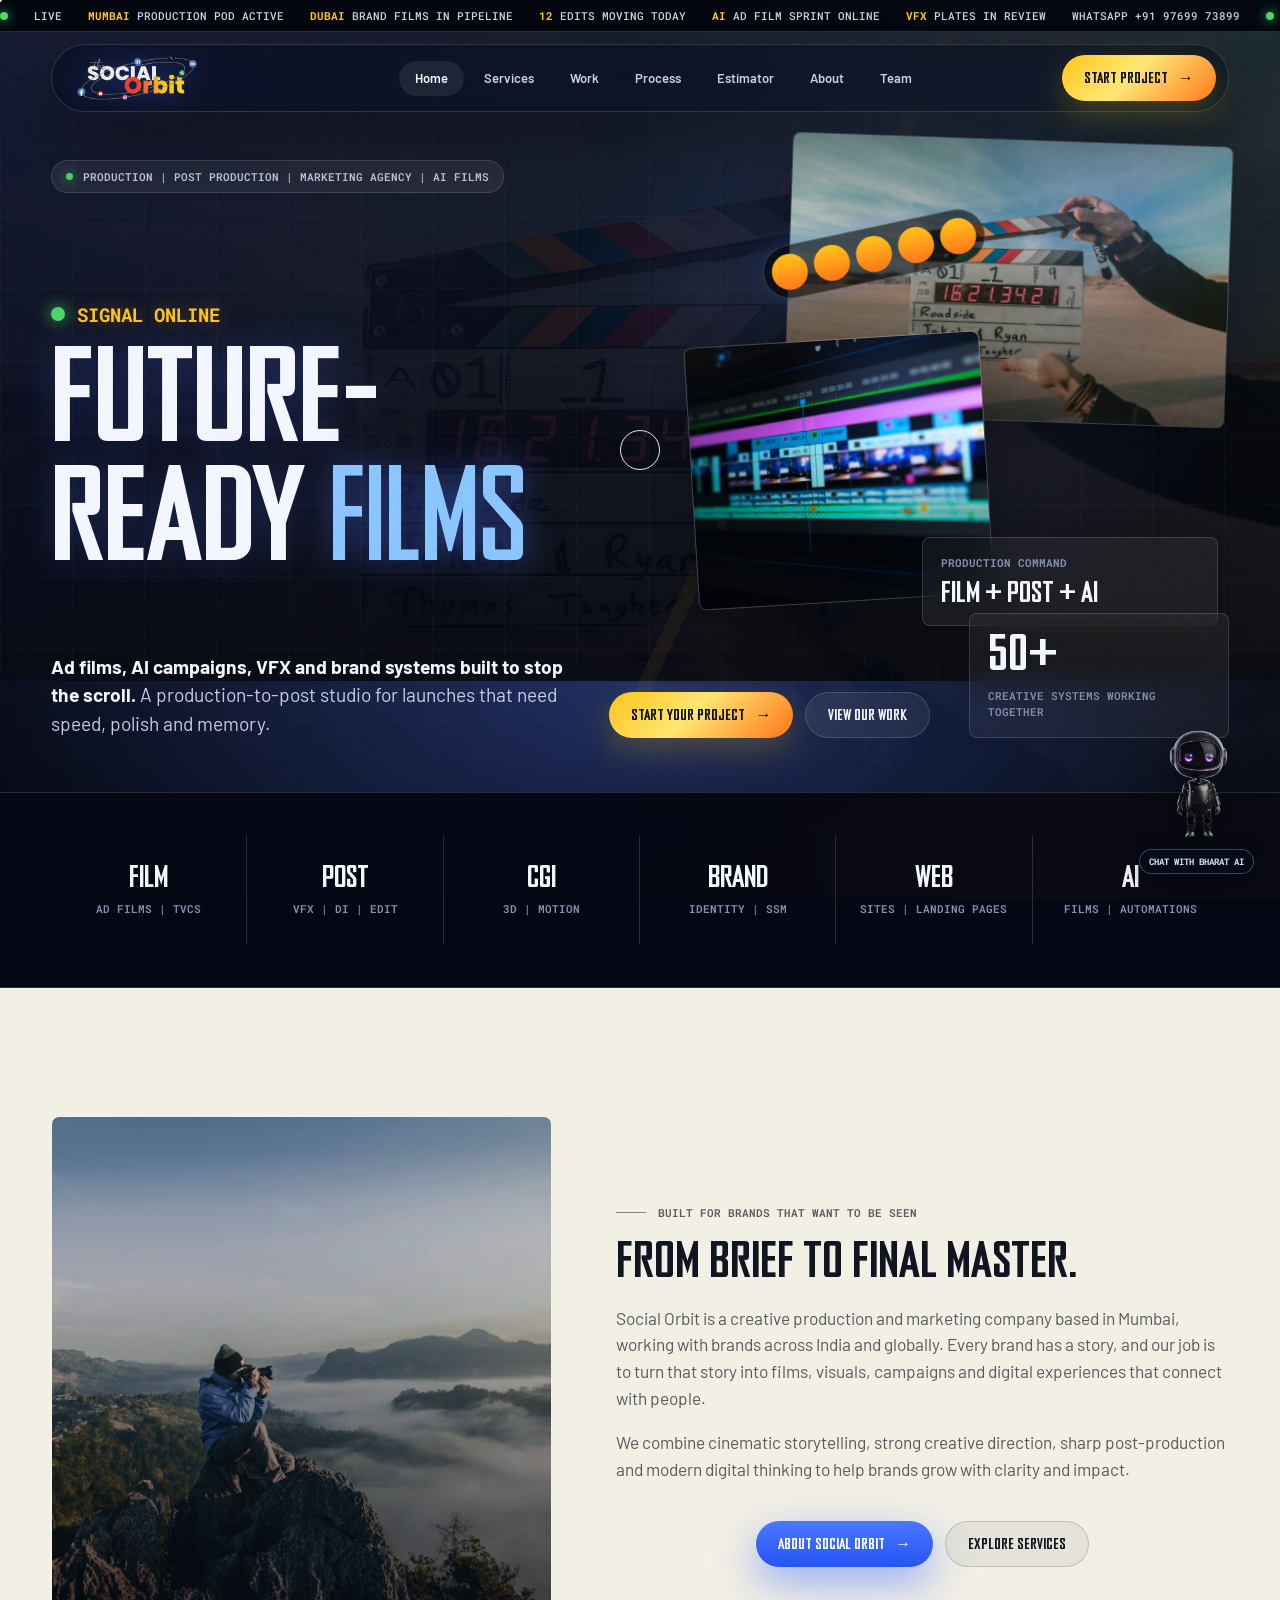
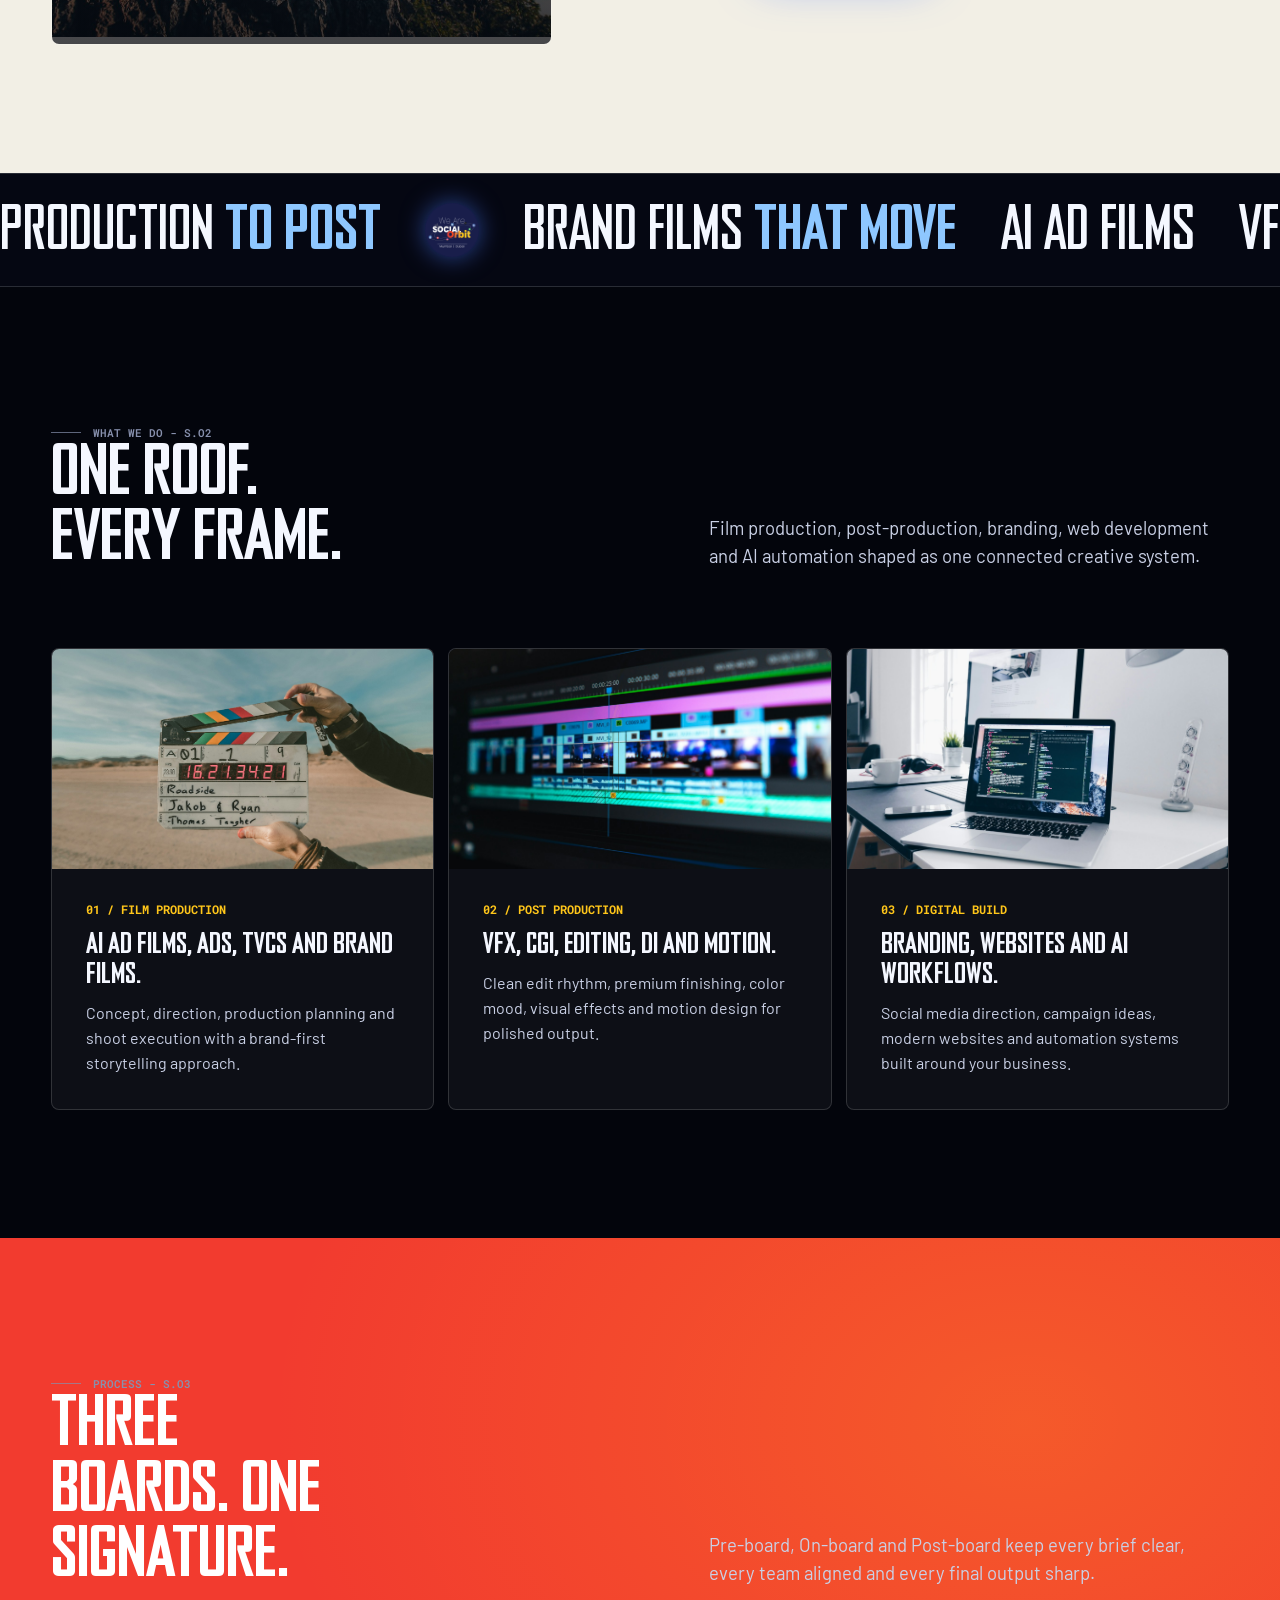
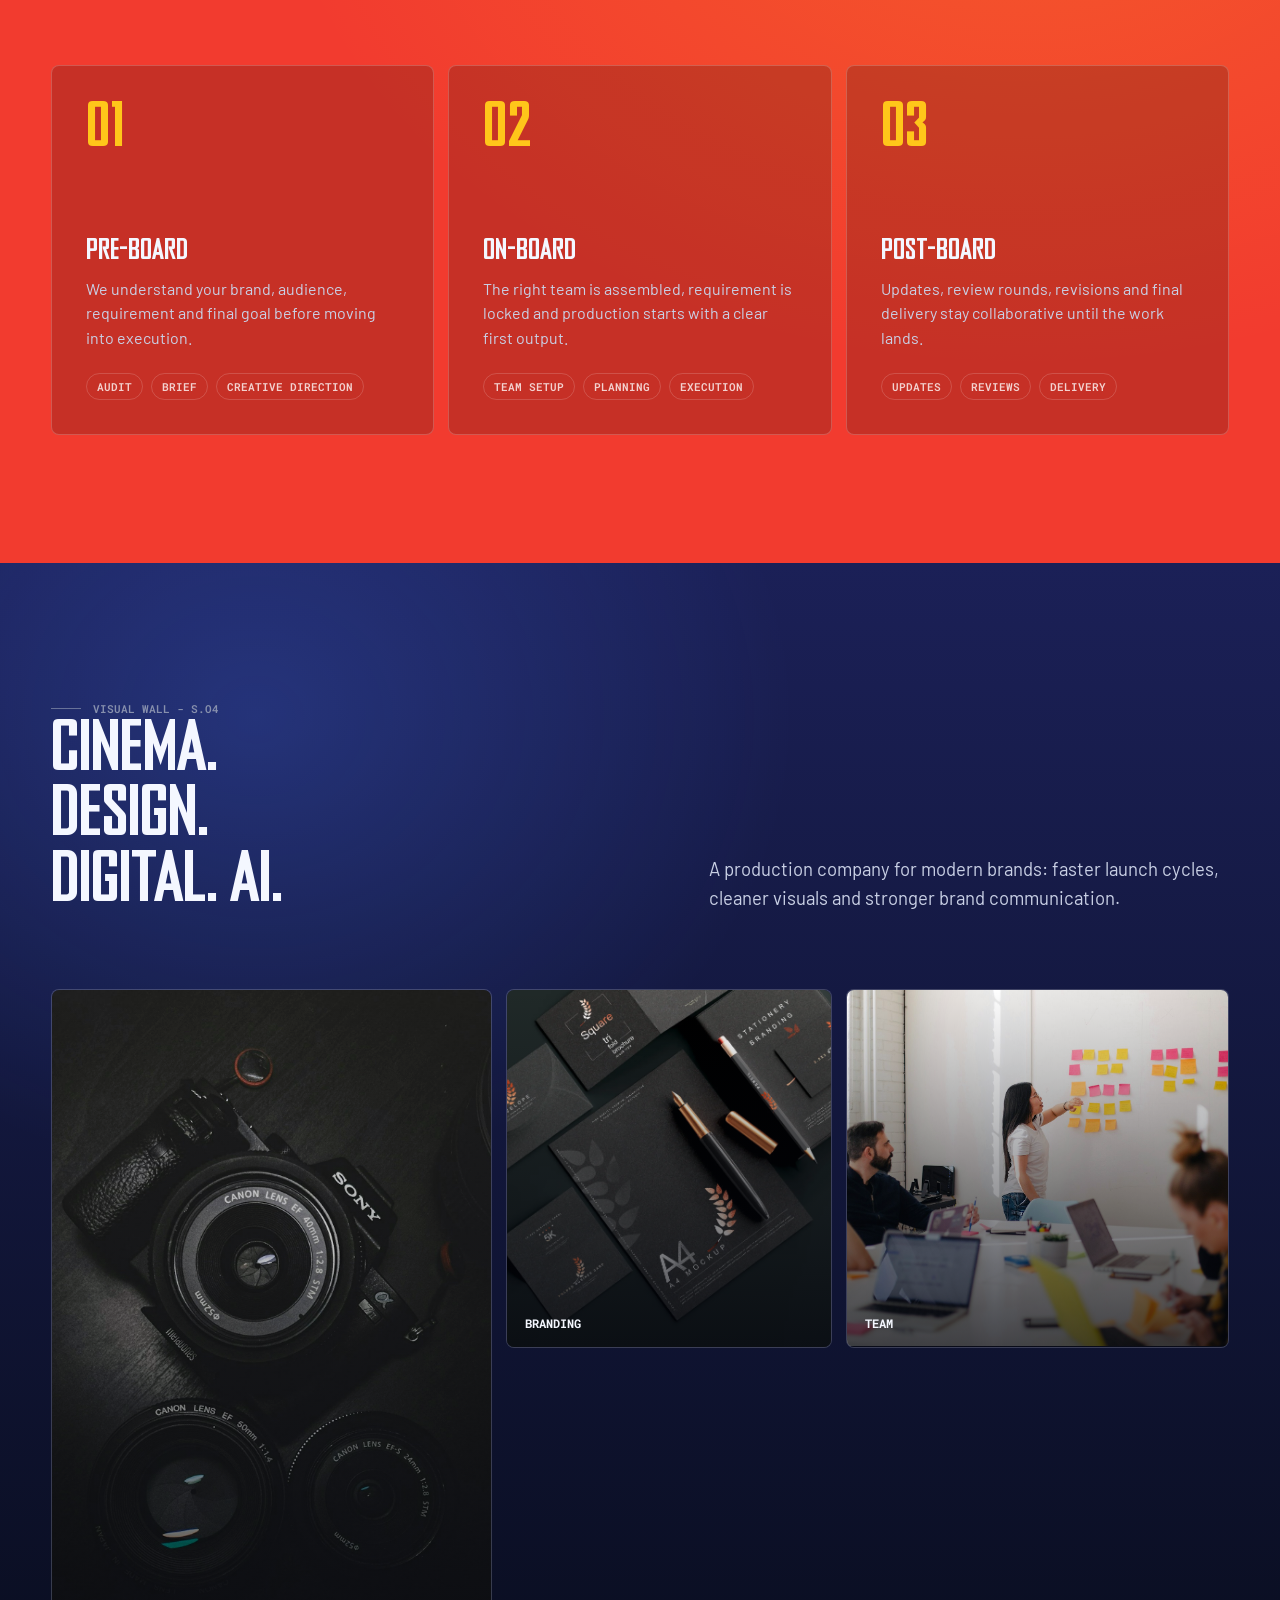
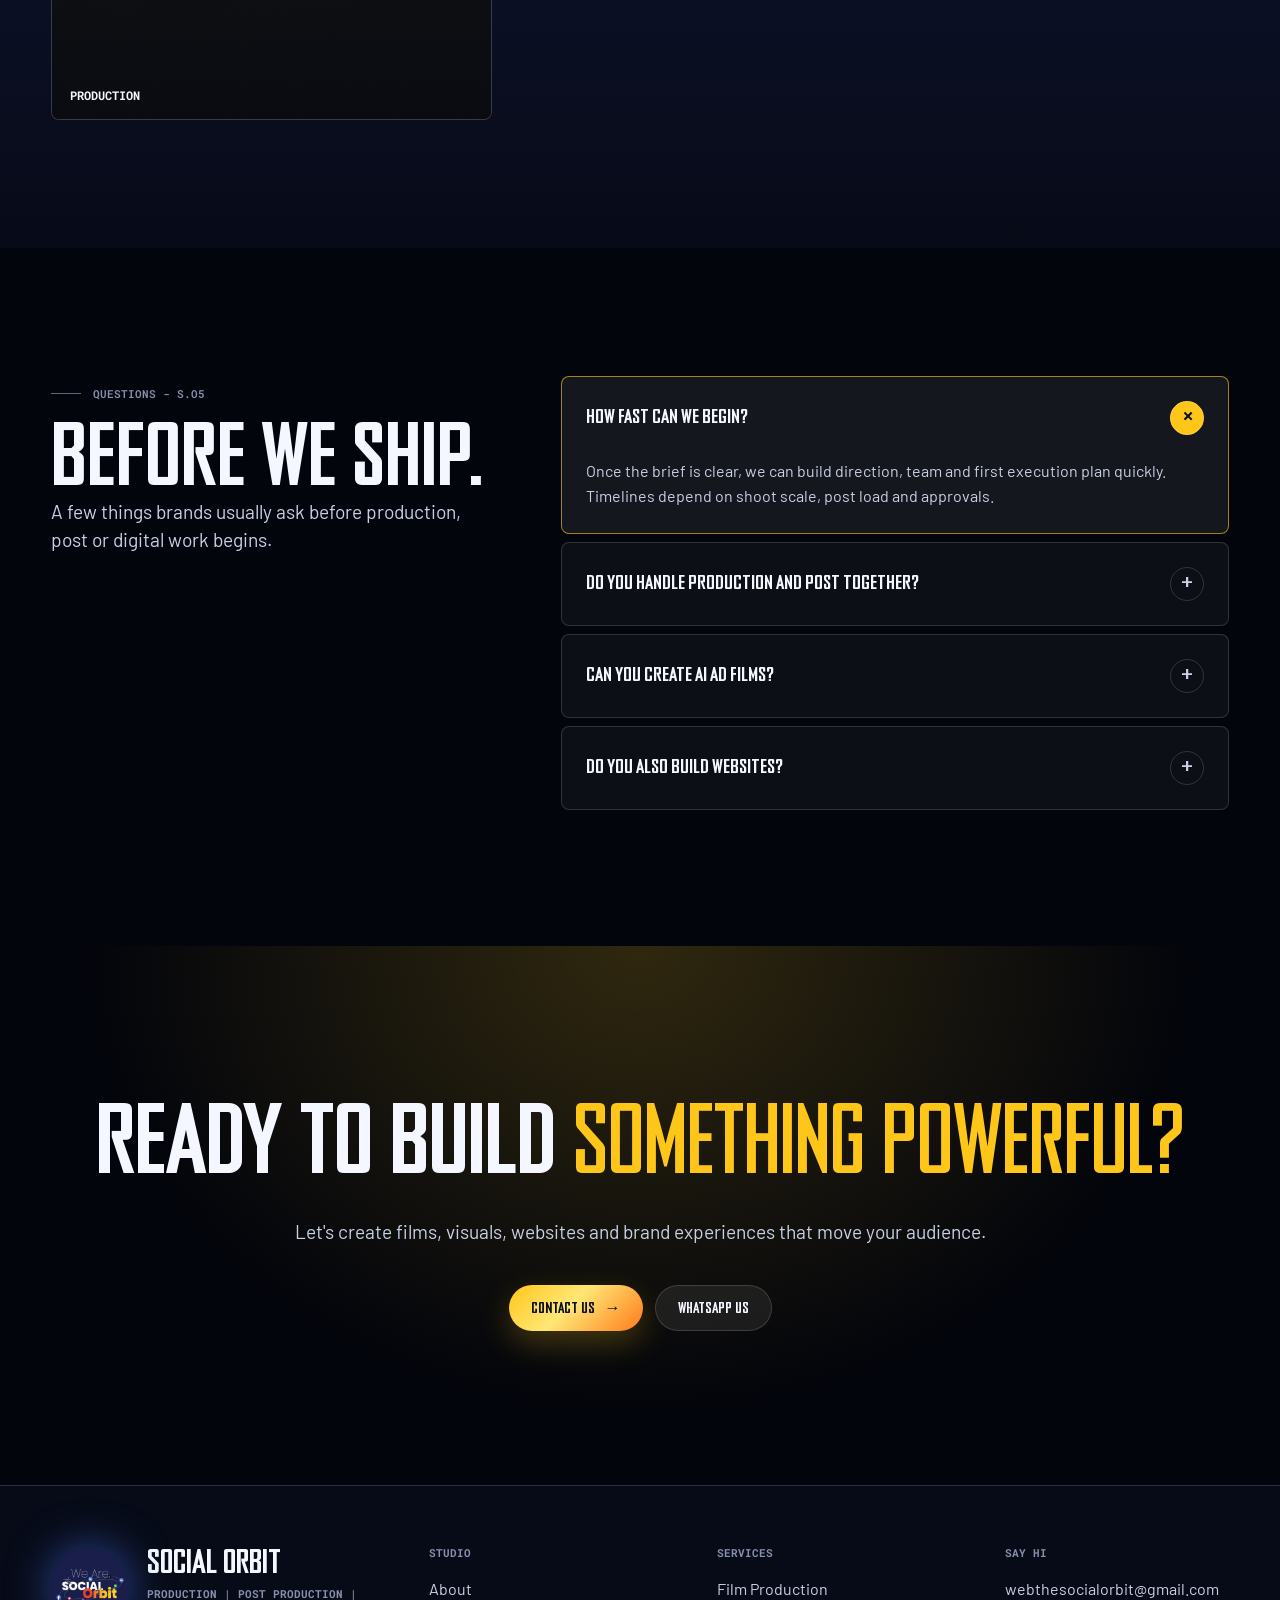
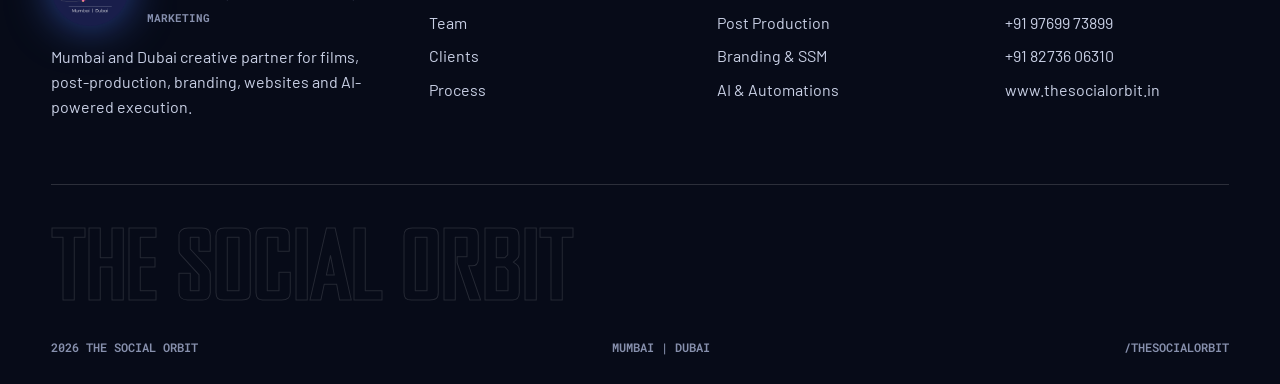
==== index.html @ fa3bf344 "Deploy updated Social Orbit website Co-authored-by: Copilot <223556219+Copilot@users.noreply.github." ====
<!DOCTYPE html>
<html lang="en">
<head>
  <meta charset="utf-8">
  <meta name="viewport" content="width=device-width, initial-scale=1">
  <title>The Social Orbit | Ad Film &amp; AI Film Production Company Mumbai</title>
  <meta name="description" content="The Social Orbit is a Mumbai-based film production company specializing in ad films, TVCs, AI ad films, brand films, VFX, CGI, editing and post-production.">
  <link rel="canonical" href="https://www.thesocialorbit.in/">
  <meta name="robots" content="index, follow, max-image-preview:large">
  <meta property="og:type" content="website">
  <meta property="og:site_name" content="The Social Orbit">
  <meta property="og:locale" content="en_IN">
  <meta property="og:url" content="https://www.thesocialorbit.in/">
  <meta property="og:title" content="The Social Orbit | Ad Film &amp; AI Film Production Company Mumbai">
  <meta property="og:description" content="The Social Orbit is a Mumbai-based film production company specializing in ad films, TVCs, AI ad films, brand films, VFX, CGI, editing and post-production.">
  <meta property="og:image" content="https://www.thesocialorbit.in/assets/images/production-set.jpg">
  <meta property="og:image:alt" content="Film crew preparing a production shot.">
  <meta name="twitter:card" content="summary_large_image">
  <meta name="twitter:title" content="The Social Orbit | Ad Film &amp; AI Film Production Company Mumbai">
  <meta name="twitter:description" content="The Social Orbit is a Mumbai-based film production company specializing in ad films, TVCs, AI ad films, brand films, VFX, CGI, editing and post-production.">
  <meta name="twitter:image" content="https://www.thesocialorbit.in/assets/images/production-set.jpg">
  <meta name="twitter:image:alt" content="Film crew preparing a production shot.">
  <script type="application/ld+json">
  {
    "@context": "https://schema.org",
    "@graph": [
      {
        "@type": "Organization",
        "@id": "https://www.thesocialorbit.in/#organization",
        "name": "The Social Orbit",
        "url": "https://www.thesocialorbit.in/",
        "description": "The Social Orbit is a Mumbai-based film production company specializing in ad films, TVCs, AI ad films, brand films, VFX, CGI, editing and post-production.",
        "logo": "https://www.thesocialorbit.in/assets/images/social-orbit-wide.png",
        "email": "webthesocialorbit@gmail.com",
        "telephone": ["+919769973899", "+918273606310"],
        "areaServed": [
          {
            "@type": "City",
            "name": "Mumbai",
            "containedInPlace": {
              "@type": "State",
              "name": "Maharashtra",
              "containedInPlace": {
                "@type": "Country",
                "name": "India"
              }
            }
          },
          {
            "@type": "City",
            "name": "Dubai",
            "containedInPlace": {
              "@type": "Country",
              "name": "United Arab Emirates"
            }
          }
        ]
      },
      {
        "@type": "WebSite",
        "@id": "https://www.thesocialorbit.in/#website",
        "url": "https://www.thesocialorbit.in/",
        "name": "The Social Orbit",
        "publisher": {
          "@id": "https://www.thesocialorbit.in/#organization"
        },
        "inLanguage": "en-IN"
      },
      {
        "@type": "WebPage",
        "@id": "https://www.thesocialorbit.in/#webpage",
        "url": "https://www.thesocialorbit.in/",
        "name": "The Social Orbit | Ad Film & AI Film Production Company Mumbai",
        "description": "The Social Orbit is a Mumbai-based film production company specializing in ad films, TVCs, AI ad films, brand films, VFX, CGI, editing and post-production.",
        "isPartOf": {
          "@id": "https://www.thesocialorbit.in/#website"
        },
        "about": {
          "@id": "https://www.thesocialorbit.in/#organization"
        },
        "inLanguage": "en-IN"
      }
    ]
  }
  </script>
  <link rel="icon" href="assets/images/social-orbit-mark.png">
  <link rel="stylesheet" href="assets/css/styles.css?v=agency-font-pack-4">
</head>
<body>
  <div class="aurora" aria-hidden="true"></div>
  <div class="spot" aria-hidden="true"></div>
  <div class="progress" aria-hidden="true"></div>
  <div class="cursor-ring" aria-hidden="true"></div>
  <div class="cursor-dot" aria-hidden="true"></div>

  <div class="live" aria-hidden="true">
    <div class="live__inner">
      <span class="dot"></span><span>LIVE</span><span><b>Mumbai</b> production pod active</span><span><b>Dubai</b> brand films in pipeline</span><span><b>12</b> edits moving today</span><span><b>AI</b> ad film sprint online</span><span><b>VFX</b> plates in review</span><span>WhatsApp +91 97699 73899</span>
      <span class="dot"></span><span>LIVE</span><span><b>Mumbai</b> production pod active</span><span><b>Dubai</b> brand films in pipeline</span><span><b>12</b> edits moving today</span><span><b>AI</b> ad film sprint online</span><span><b>VFX</b> plates in review</span><span>WhatsApp +91 97699 73899</span>
    </div>
  </div>

  <div class="nav-wrap">
    <nav class="nav" aria-label="Primary navigation">
      <a class="nav__brand" href="index.html" data-magnetic>
        <img class="nav__logo" src="assets/images/social-orbit-wide-white.png" alt="The Social Orbit" width="3000" height="1181">
      </a>
      <div class="nav__links">
        <a class="nav__link" data-nav href="index.html">Home</a>
        <a class="nav__link" data-nav href="services.html">Services</a>
        <a class="nav__link" data-nav href="work.html">Work</a>
        <a class="nav__link" data-nav href="process.html">Process</a>
        <a class="nav__link" data-nav href="calculator.html">Estimator</a>
        <a class="nav__link" data-nav href="about.html">About</a>
        <a class="nav__link" data-nav href="team.html">Team</a>
      </div>
      <a class="nav__cta" href="contact.html" data-magnetic>Start Project <span class="arrow">&rarr;</span></a>
      <button class="nav__burger" type="button" aria-label="Open menu" aria-expanded="false" aria-controls="mobile-menu" data-menu-open>
        <span class="nav__burger-lines" aria-hidden="true"><span></span><span></span></span>
      </button>
    </nav>
  </div>

  <aside class="menu" id="mobile-menu" aria-hidden="true">
    <div class="menu__top">
      <span class="eyebrow">Menu - S.O 2026</span>
      <button class="menu__close" type="button" aria-label="Close menu" data-menu-close><span></span><span></span></button>
    </div>
    <nav class="menu__nav" aria-label="Mobile navigation">
      <a class="menu__item" href="services.html"><span class="menu__n">01</span><span class="menu__t">Services</span><span class="menu__a">&rarr;</span></a>
      <a class="menu__item" href="work.html"><span class="menu__n">02</span><span class="menu__t">Work</span><span class="menu__a">&rarr;</span></a>
      <a class="menu__item" href="process.html"><span class="menu__n">03</span><span class="menu__t">Process</span><span class="menu__a">&rarr;</span></a>
      <a class="menu__item" href="team.html"><span class="menu__n">04</span><span class="menu__t">Team</span><span class="menu__a">&rarr;</span></a>
      <a class="menu__item" href="clients.html"><span class="menu__n">05</span><span class="menu__t">Clients</span><span class="menu__a">&rarr;</span></a>
      <a class="menu__item" href="contact.html"><span class="menu__n">06</span><span class="menu__t">Contact</span><span class="menu__a">&rarr;</span></a>
    </nav>
    <div class="menu__foot">
      <span>Mumbai | Dubai</span>
      <span>webthesocialorbit@gmail.com</span>
    </div>
  </aside>
  <div class="menu-scrim" data-menu-scrim aria-hidden="true"></div>

  <main>
    <section class="hero" style="--hero-image:url('../images/production-set.jpg')">
      <div class="hero__top reveal">
        <span class="tag"><i></i>Production | Post Production | Marketing Agency | Ai Films</span>
      </div>
      <h1 class="hero__h reveal">
        <span class="hero__script">Signal online</span><br>
        Future-Ready <span class="ko blue">Films</span>
      </h1>
      <div class="hero-showcase reveal" aria-hidden="true">
        <div class="hero-showcase__media hero-showcase__media--wide"><img src="assets/images/production-set.jpg" alt="" width="1800" height="1216"></div>
        <div class="hero-showcase__media hero-showcase__media--tall"><img src="assets/images/post-production.jpg" alt="" width="1600" height="1067"></div>
        <div class="hero-showcase__chip"><span>Production Command</span><strong>Film + Post + AI</strong></div>
        <div class="hero-showcase__reel"><i></i><i></i><i></i><i></i><i></i></div>
      </div>
      <div class="hero__bottom">
        <p class="lede reveal"><b>Ad films, AI campaigns, VFX and brand systems built to stop the scroll.</b> A production-to-post studio for launches that need speed, polish and memory.</p>
        <div class="hero__ctas reveal">
          <a class="btn btn--primary" href="contact.html" data-magnetic>Start Your Project <span class="arrow">&rarr;</span></a>
          <a class="btn btn--ghost" href="work.html" data-magnetic>View Our Work</a>
        </div>
        <div class="hero__stat reveal">
          <div class="n"><span data-count="50" data-suffix="+">0</span></div>
          <div class="lab">Creative systems working together</div>
        </div>
      </div>
    </section>

    <section class="awards">
      <div class="wrap">
        <div class="awards__row">
          <div class="award reveal"><div><div class="v">Film</div><div class="l">Ad films | TVCs</div></div></div>
          <div class="award reveal"><div><div class="v">Post</div><div class="l">VFX | DI | Edit</div></div></div>
          <div class="award reveal"><div><div class="v">CGI</div><div class="l">3D | Motion</div></div></div>
          <div class="award reveal"><div><div class="v">Brand</div><div class="l">Identity | SSM</div></div></div>
          <div class="award reveal"><div><div class="v">Web</div><div class="l">Sites | Landing pages</div></div></div>
          <div class="award reveal"><div><div class="v">AI</div><div class="l">Films | Automations</div></div></div>
        </div>
      </div>
    </section>

    <section class="section section--cream">
      <div class="wrap split">
        <div class="split__media reveal">
          <video src="assets/videos/homepage-brand-story.mp4" poster="assets/images/camera-studio.jpg" autoplay muted loop playsinline preload="metadata" aria-label="Cinematic brand story preview"></video>
        </div>
        <div class="split__copy reveal">
          <span class="eyebrow">Built for brands that want to be seen</span>
          <h3>From brief to final master.</h3>
          <p>Social Orbit is a creative production and marketing company based in Mumbai, working with brands across India and globally. Every brand has a story, and our job is to turn that story into films, visuals, campaigns and digital experiences that connect with people.</p>
          <p>We combine cinematic storytelling, strong creative direction, sharp post-production and modern digital thinking to help brands grow with clarity and impact.</p>
          <div class="cta-row">
            <a class="btn btn--blue" href="about.html">About Social Orbit <span class="arrow">&rarr;</span></a>
            <a class="btn btn--ghost" href="services.html">Explore Services</a>
          </div>
        </div>
      </div>
    </section>

    <div class="marquee">
      <div class="marquee__inner">
        <span>Production <em>to post</em></span><span class="marquee__glyph"><img src="assets/images/social-orbit-mark.png" alt="" width="1920" height="1920" loading="lazy"></span><span>Brand films <em>that move</em></span><span>AI ad films</span><span>VFX | CGI | DI</span>
        <span>Production <em>to post</em></span><span class="marquee__glyph"><img src="assets/images/social-orbit-mark.png" alt="" width="1920" height="1920" loading="lazy"></span><span>Brand films <em>that move</em></span><span>AI ad films</span><span>VFX | CGI | DI</span>
      </div>
    </div>

    <section class="section">
      <div class="wrap">
        <div class="section-head">
          <div>
            <span class="eyebrow">What we do - S.O2</span>
            <h2>One roof. Every frame.</h2>
          </div>
          <p>Film production, post-production, branding, web development and AI automation shaped as one connected creative system.</p>
        </div>
        <div class="grid grid--3">
          <article class="service-card reveal">
            <div class="service-card__media"><img src="assets/images/production-set.jpg" alt="Film production scene" width="1800" height="1216" loading="lazy"></div>
            <div class="service-card__body">
              <div class="kicker">01 / Film Production</div>
              <h3>AI ad films, ads, TVCs and brand films.</h3>
              <p>Concept, direction, production planning and shoot execution with a brand-first storytelling approach.</p>
            </div>
          </article>
          <article class="service-card reveal">
            <div class="service-card__media"><img src="assets/images/post-production.jpg" alt="Video editing and color grading workspace" width="1600" height="1067" loading="lazy"></div>
            <div class="service-card__body">
              <div class="kicker">02 / Post Production</div>
              <h3>VFX, CGI, editing, DI and motion.</h3>
              <p>Clean edit rhythm, premium finishing, color mood, visual effects and motion design for polished output.</p>
            </div>
          </article>
          <article class="service-card reveal">
            <div class="service-card__media"><img src="assets/images/web-development.jpg" alt="Website development workspace" width="1600" height="1065" loading="lazy"></div>
            <div class="service-card__body">
              <div class="kicker">03 / Digital Build</div>
              <h3>Branding, websites and AI workflows.</h3>
              <p>Social media direction, campaign ideas, modern websites and automation systems built around your business.</p>
            </div>
          </article>
        </div>
      </div>
    </section>

    <section class="section section--coral">
      <div class="wrap">
        <div class="section-head">
          <div>
            <span class="eyebrow">Process - S.O3</span>
            <h2>Three boards. One signature.</h2>
          </div>
          <p>Pre-board, On-board and Post-board keep every brief clear, every team aligned and every final output sharp.</p>
        </div>
        <div class="process-grid">
          <article class="process-card reveal">
            <div class="process-card__n">01</div>
            <div>
              <h3>Pre-board</h3>
              <p>We understand your brand, audience, requirement and final goal before moving into execution.</p>
              <ul class="focus-list"><li>Audit</li><li>Brief</li><li>Creative direction</li></ul>
            </div>
          </article>
          <article class="process-card reveal">
            <div class="process-card__n">02</div>
            <div>
              <h3>On-board</h3>
              <p>The right team is assembled, requirement is locked and production starts with a clear first output.</p>
              <ul class="focus-list"><li>Team setup</li><li>Planning</li><li>Execution</li></ul>
            </div>
          </article>
          <article class="process-card reveal">
            <div class="process-card__n">03</div>
            <div>
              <h3>Post-board</h3>
              <p>Updates, review rounds, revisions and final delivery stay collaborative until the work lands.</p>
              <ul class="focus-list"><li>Updates</li><li>Reviews</li><li>Delivery</li></ul>
            </div>
          </article>
        </div>
      </div>
    </section>

    <section class="section section--blue">
      <div class="wrap">
        <div class="section-head">
          <div>
            <span class="eyebrow">Visual wall - S.O4</span>
            <h2>Cinema. Design. Digital. AI.</h2>
          </div>
          <p>A production company for modern brands: faster launch cycles, cleaner visuals and stronger brand communication.</p>
        </div>
        <div class="image-wall">
          <div class="image-card reveal"><video src="assets/videos/homepage-fragrance-production.mp4" poster="assets/images/studio-light.jpg" autoplay muted loop playsinline preload="metadata" aria-label="Premium fragrance bottle production film"></video><span class="image-card__label">Production</span></div>
          <div class="image-card reveal"><img src="assets/images/branding-stationery-mockup.png" alt="Dark stationery branding mockup with brochures, business cards and a pen" width="1151" height="768" loading="lazy"><span class="image-card__label">Branding</span></div>
          <div class="image-card reveal"><video src="assets/videos/homepage-team.mp4" poster="assets/images/creative-team.jpg" autoplay muted loop playsinline preload="metadata" aria-label="Creative team collaboration preview"></video><span class="image-card__label">Team</span></div>
          <div class="image-card reveal"><video src="assets/videos/homepage-web-ai.mp4" poster="assets/images/workspace.jpg" autoplay muted loop playsinline preload="metadata" aria-label="Website and AI automation showcase"></video><span class="image-card__label">Web + AI</span></div>
          <div class="image-card reveal"><img src="assets/images/post-production.jpg" alt="Post-production edit timeline" width="1600" height="1067" loading="lazy"><span class="image-card__label">Post</span></div>
        </div>
      </div>
    </section>

    <section class="section">
      <div class="wrap faq">
        <div class="faq__sticky reveal">
          <span class="eyebrow">Questions - S.O5</span>
          <h2 class="display-h" style="font-size:clamp(46px,7vw,108px); margin-top:18px;">Before we ship.</h2>
          <p class="lede">A few things brands usually ask before production, post or digital work begins.</p>
        </div>
        <div class="faq__list reveal">
          <details open>
            <summary>How fast can we begin? <span class="faq__icon">+</span></summary>
            <div class="faq__body">Once the brief is clear, we can build direction, team and first execution plan quickly. Timelines depend on shoot scale, post load and approvals.</div>
          </details>
          <details>
            <summary>Do you handle production and post together? <span class="faq__icon">+</span></summary>
            <div class="faq__body">Yes. Social Orbit covers concept, shoot, edit, VFX, CGI, color, motion graphics and final delivery under one roof.</div>
          </details>
          <details>
            <summary>Can you create AI ad films? <span class="faq__icon">+</span></summary>
            <div class="faq__body">Yes. We use AI-assisted visual workflows with creative direction, brand messaging and cinematic finishing for fast, futuristic campaigns.</div>
          </details>
          <details>
            <summary>Do you also build websites? <span class="faq__icon">+</span></summary>
            <div class="faq__body">Yes. We design and develop modern websites, landing pages and digital experiences aligned to the brand identity.</div>
          </details>
        </div>
      </div>
    </section>

    <section class="cta">
      <div class="wrap">
        <h2>Ready to build <span class="ko amber">something powerful?</span></h2>
        <p>Let's create films, visuals, websites and brand experiences that move your audience.</p>
        <div class="cta-row">
          <a class="btn btn--primary" href="contact.html" data-magnetic>Contact Us <span class="arrow">&rarr;</span></a>
          <a class="btn btn--ghost" href="https://wa.me/919769973899" target="_blank" rel="noopener">WhatsApp Us</a>
        </div>
      </div>
    </section>
  </main>

  <footer class="foot">
    <div class="wrap">
      <div class="foot__top">
        <div>
          <div class="foot__brand">
            <img src="assets/images/social-orbit-mark.png" alt="" width="1920" height="1920" loading="lazy">
            <div><strong>Social Orbit</strong><small>Production | Post Production | Marketing</small></div>
          </div>
          <p>Mumbai and Dubai creative partner for films, post-production, branding, websites and AI-powered execution.</p>
        </div>
        <div>
          <h4>Studio</h4>
          <ul>
            <li><a href="about.html">About</a></li>
            <li><a href="team.html">Team</a></li>
            <li><a href="clients.html">Clients</a></li>
            <li><a href="process.html">Process</a></li>
          </ul>
        </div>
        <div>
          <h4>Services</h4>
          <ul>
            <li><a href="services.html#film">Film Production</a></li>
            <li><a href="services.html#post">Post Production</a></li>
            <li><a href="services.html#branding">Branding &amp; SSM</a></li>
            <li><a href="services.html#ai">AI &amp; Automations</a></li>
          </ul>
        </div>
        <div>
          <h4>Say Hi</h4>
          <ul>
            <li><a href="mailto:webthesocialorbit@gmail.com">webthesocialorbit@gmail.com</a></li>
            <li><a href="tel:+919769973899">+91 97699 73899</a></li>
            <li><a href="tel:+918273606310">+91 82736 06310</a></li>
            <li><a href="https://www.thesocialorbit.in">www.thesocialorbit.in</a></li>
          </ul>
        </div>
      </div>
      <div class="foot__word">The Social Orbit</div>
      <div class="foot__bottom">
        <span>2026 The Social Orbit</span>
        <span>Mumbai | Dubai</span>
        <span>/thesocialorbit</span>
      </div>
    </div>
  </footer>

  <script src="assets/js/site.js"></script>
</body>
</html>
---- assets/css/styles.css ----
:root {
  --ink-000: #03050c;
  --ink-050: #070b18;
  --ink-100: #0c1224;
  --ink-200: #121a33;
  --navy: #1b2057;
  --navy-2: #111740;
  --blue-100: #d9ecff;
  --blue-200: #8ec7ff;
  --blue-400: #4b78ff;
  --blue-500: #2654f5;
  --blue-glow: rgba(75, 120, 255, .55);
  --amber: #ffc61a;
  --orange: #ff7a1a;
  --coral: #f23b2f;
  --green: #4fd66b;
  --paper: #f4f7ff;
  --paper-2: #c9d0e5;
  --paper-3: #8790ad;
  --cream: #f2efe5;
  --cream-ink: #111421;
  --glass-1: rgba(255, 255, 255, .045);
  --glass-2: rgba(255, 255, 255, .075);
  --glass-3: rgba(255, 255, 255, .12);
  --glass-edge: rgba(255, 255, 255, .15);
  --glass-rim: rgba(255, 255, 255, .26);
  --shadow: 0 24px 80px rgba(0, 0, 0, .45);
  --max: 1480px;
  --gutter: clamp(18px, 4vw, 64px);
  --ease-out: cubic-bezier(.16, 1, .3, 1);
  --display: "Agency Gothic CT", sans-serif;
  --kinetic: "Agency Gothic CT Condensed", sans-serif;
  --sans: "Barlow", sans-serif;
  --mono: "Roboto Mono", monospace;
}

@font-face {
  font-family: "Agency Gothic CT";
  font-style: normal;
  font-weight: 300;
  font-display: swap;
  src: url("../fonts/agency-gothic-ct-light.woff2") format("woff2");
}

@font-face {
  font-family: "Agency Gothic CT";
  font-style: normal;
  font-weight: 400;
  font-display: swap;
  src: url("../fonts/agency-gothic-ct-medium.woff2") format("woff2");
}

@font-face {
  font-family: "Agency Gothic CT";
  font-style: normal;
  font-weight: 500;
  font-display: swap;
  src: url("../fonts/agency-gothic-ct-medium.woff2") format("woff2");
}

@font-face {
  font-family: "Agency Gothic CT";
  font-style: normal;
  font-weight: 600;
  font-display: swap;
  src: url("../fonts/agency-gothic-ct-bold.woff2") format("woff2");
}

@font-face {
  font-family: "Agency Gothic CT";
  font-style: normal;
  font-weight: 700;
  font-display: swap;
  src: url("../fonts/agency-gothic-ct-bold.woff2") format("woff2");
}

@font-face {
  font-family: "Agency Gothic CT Condensed";
  font-style: normal;
  font-weight: 400;
  font-display: swap;
  src: url("../fonts/agency-gothic-ct-condensed.woff2") format("woff2");
}

@font-face {
  font-family: "Agency Gothic CT Condensed";
  font-style: normal;
  font-weight: 500;
  font-display: swap;
  src: url("../fonts/agency-gothic-ct-condensed.woff2") format("woff2");
}

@font-face {
  font-family: "Barlow";
  font-style: normal;
  font-weight: 400;
  font-display: swap;
  src: url("../fonts/barlow-400.woff2") format("woff2");
}

@font-face {
  font-family: "Barlow";
  font-style: normal;
  font-weight: 500;
  font-display: swap;
  src: url("../fonts/barlow-500.woff2") format("woff2");
}

@font-face {
  font-family: "Barlow";
  font-style: normal;
  font-weight: 600;
  font-display: swap;
  src: url("../fonts/barlow-600.woff2") format("woff2");
}

@font-face {
  font-family: "Barlow";
  font-style: normal;
  font-weight: 700;
  font-display: swap;
  src: url("../fonts/barlow-700.woff2") format("woff2");
}

@font-face {
  font-family: "Barlow";
  font-style: normal;
  font-weight: 800;
  font-display: swap;
  src: url("../fonts/barlow-800.woff2") format("woff2");
}

@font-face {
  font-family: "Barlow";
  font-style: normal;
  font-weight: 900;
  font-display: swap;
  src: url("../fonts/barlow-900.woff2") format("woff2");
}

@font-face {
  font-family: "Barlow Condensed";
  font-style: normal;
  font-weight: 400;
  font-display: swap;
  src: url("../fonts/barlow-condensed-400.woff2") format("woff2");
}

@font-face {
  font-family: "Barlow Condensed";
  font-style: normal;
  font-weight: 500;
  font-display: swap;
  src: url("../fonts/barlow-condensed-500.woff2") format("woff2");
}

@font-face {
  font-family: "Barlow Condensed";
  font-style: normal;
  font-weight: 600;
  font-display: swap;
  src: url("../fonts/barlow-condensed-600.woff2") format("woff2");
}

@font-face {
  font-family: "Barlow Condensed";
  font-style: normal;
  font-weight: 700;
  font-display: swap;
  src: url("../fonts/barlow-condensed-700.woff2") format("woff2");
}

@font-face {
  font-family: "Barlow Condensed";
  font-style: normal;
  font-weight: 800;
  font-display: swap;
  src: url("../fonts/barlow-condensed-800.woff2") format("woff2");
}

@font-face {
  font-family: "Barlow Condensed";
  font-style: normal;
  font-weight: 900;
  font-display: swap;
  src: url("../fonts/barlow-condensed-900.woff2") format("woff2");
}

@font-face {
  font-family: "Roboto Mono";
  font-style: normal;
  font-weight: 400;
  font-display: swap;
  src: url("../fonts/roboto-mono-400.woff2") format("woff2");
}

@font-face {
  font-family: "Roboto Mono";
  font-style: normal;
  font-weight: 500;
  font-display: swap;
  src: url("../fonts/roboto-mono-500.woff2") format("woff2");
}

@font-face {
  font-family: "Roboto Mono";
  font-style: normal;
  font-weight: 600;
  font-display: swap;
  src: url("../fonts/roboto-mono-600.woff2") format("woff2");
}

@font-face {
  font-family: "Roboto Mono";
  font-style: normal;
  font-weight: 700;
  font-display: swap;
  src: url("../fonts/roboto-mono-700.woff2") format("woff2");
}

* {
  box-sizing: border-box;
}

html {
  margin: 0;
  padding: 0;
  scroll-behavior: smooth;
  overflow-x: clip;
}

body {
  margin: 0;
  color: var(--paper);
  background: var(--ink-000);
  font-family: var(--sans);
  font-size: 16px;
  line-height: 1.55;
  text-rendering: optimizeLegibility;
  -webkit-font-smoothing: antialiased;
  cursor: none;
  overflow-x: clip;
}

body.menu-open,
body.drawer-open {
  overflow: hidden;
}

body::before {
  content: "";
  position: fixed;
  inset: 0;
  z-index: 60;
  pointer-events: none;
  opacity: .72;
  mix-blend-mode: overlay;
  background-image: url("data:image/svg+xml,%3Csvg viewBox='0 0 200 200' xmlns='http://www.w3.org/2000/svg'%3E%3Cfilter id='n'%3E%3CfeTurbulence type='fractalNoise' baseFrequency='.85' numOctaves='2' stitchTiles='stitch'/%3E%3CfeColorMatrix values='0 0 0 0 0 0 0 0 0 0 0 0 0 0 0 0 0 0 .07 0'/%3E%3C/filter%3E%3Crect width='100%25' height='100%25' filter='url(%23n)'/%3E%3C/svg%3E");
}

a {
  color: inherit;
  text-decoration: none;
}

button,
input,
textarea,
select {
  font: inherit;
}

button {
  color: inherit;
  border: 0;
  background: none;
  padding: 0;
  cursor: none;
}

img {
  display: block;
  max-width: 100%;
}

::selection {
  color: #071023;
  background: var(--amber);
}

.aurora,
.spot,
.progress,
.cursor-ring,
.cursor-dot {
  pointer-events: none;
}

.aurora {
  position: fixed;
  inset: 0;
  z-index: 0;
  overflow: hidden;
}

.aurora::before,
.aurora::after {
  content: "";
  position: absolute;
  width: 82vmax;
  aspect-ratio: 1;
  border-radius: 50%;
  filter: blur(120px);
  opacity: .55;
}

.aurora::before {
  top: -34vmax;
  left: -24vmax;
  background: radial-gradient(circle, rgba(75, 120, 255, .58), transparent 64%);
  animation: drift 38s linear infinite;
}

.aurora::after {
  right: -28vmax;
  bottom: -34vmax;
  background: radial-gradient(circle, rgba(255, 122, 26, .2), transparent 62%);
  animation: drift 50s linear infinite reverse;
}

.spot {
  position: fixed;
  inset: 0;
  z-index: 2;
  overflow: hidden;
}

.spot::before {
  content: "";
  position: absolute;
  width: 56vmax;
  aspect-ratio: 1;
  border-radius: 50%;
  background: radial-gradient(circle, rgba(75, 120, 255, .24), transparent 62%);
  filter: blur(80px);
  mix-blend-mode: screen;
  transform: translate(calc(var(--sx, 50vw) - 28vmax), calc(var(--sy, 50vh) - 28vmax));
  transition: transform .7s var(--ease-out);
}

.progress {
  position: fixed;
  left: 0;
  top: 0;
  z-index: 120;
  width: 100%;
  height: 2px;
  transform: scaleX(0);
  transform-origin: left center;
  background: linear-gradient(90deg, var(--blue-400), var(--amber), var(--coral));
  box-shadow: 0 0 18px var(--blue-glow);
}

.cursor-ring,
.cursor-dot {
  position: fixed;
  left: 0;
  top: 0;
  z-index: 130;
  border-radius: 50%;
  transform: translate(-50%, -50%);
  mix-blend-mode: difference;
}

.cursor-ring {
  width: 40px;
  height: 40px;
  border: 1.5px solid rgba(255, 255, 255, .95);
  transition: width .25s var(--ease-out), height .25s var(--ease-out), background .25s, border-color .25s;
}

.cursor-dot {
  width: 4px;
  height: 4px;
  background: #fff;
}

.cursor-ring.is-hover {
  width: 82px;
  height: 82px;
  border-color: rgba(255, 255, 255, .72);
  background: rgba(255, 255, 255, .09);
}

.live {
  position: fixed;
  top: 0;
  left: 0;
  right: 0;
  z-index: 90;
  height: 32px;
  overflow: hidden;
  border-bottom: 1px solid var(--glass-edge);
  background: rgba(3, 5, 12, .92);
  color: var(--paper-2);
  font: 500 11px/1 var(--mono);
  text-transform: uppercase;
  letter-spacing: 0;
}

.live__inner {
  display: inline-flex;
  align-items: center;
  gap: 26px;
  padding: 10px 0;
  white-space: nowrap;
  animation: ticker 34s linear infinite;
}

.live b {
  color: var(--amber);
}

.live .dot {
  width: 8px;
  height: 8px;
  border-radius: 50%;
  background: var(--green);
  box-shadow: 0 0 12px var(--green);
  animation: pulse 1.5s infinite;
}

.nav-wrap {
  position: fixed;
  top: 44px;
  left: 0;
  right: 0;
  z-index: 89;
  display: flex;
  justify-content: center;
  padding: 0 var(--gutter);
  pointer-events: none;
}

.nav {
  width: 100%;
  max-width: var(--max);
  min-height: 66px;
  display: flex;
  align-items: center;
  justify-content: space-between;
  gap: 12px;
  padding: 9px 12px 9px 20px;
  border: 1px solid var(--glass-edge);
  border-radius: 999px;
  background: rgba(7, 11, 24, .56);
  box-shadow: var(--shadow);
  backdrop-filter: blur(24px) saturate(160%);
  -webkit-backdrop-filter: blur(24px) saturate(160%);
  pointer-events: auto;
}

.nav__brand {
  display: inline-flex;
  align-items: center;
  flex: 0 0 auto;
  width: clamp(150px, 15vw, 232px);
  height: 48px;
  min-width: 0;
  padding-left: 4px;
}

.nav__logo {
  width: 100%;
  height: 100%;
  object-fit: contain;
  object-position: left center;
  filter: drop-shadow(0 0 14px rgba(75, 120, 255, .42));
}

.nav__mark {
  width: 44px;
  height: 44px;
  flex: 0 0 auto;
  filter: drop-shadow(0 0 16px var(--blue-glow));
}

.nav__mark img {
  width: 100%;
  height: 100%;
  object-fit: contain;
  animation: mark-float 12s ease-in-out infinite;
}

.nav__word {
  white-space: nowrap;
}

.nav__links {
  display: flex;
  align-items: center;
  justify-content: center;
  gap: 4px;
}

.nav__link {
  border-radius: 999px;
  padding: 11px 16px;
  color: var(--paper-2);
  font: 600 13px/1 var(--sans);
  transition: background .25s, color .25s, transform .25s var(--ease-out);
}

.nav__link:hover,
.nav__link.is-active {
  color: var(--paper);
  background: var(--glass-2);
}

.nav__cta,
.btn {
  position: relative;
  display: inline-flex;
  align-items: center;
  justify-content: center;
  gap: 10px;
  min-height: 46px;
  border-radius: 999px;
  padding: 14px 22px;
  overflow: hidden;
  font-family: var(--display);
  font-weight: 800;
  line-height: 1;
  text-transform: uppercase;
  transition: transform .28s var(--ease-out), box-shadow .28s, background .28s, border-color .28s, color .28s;
}

.nav__cta,
.btn--primary {
  color: #081022;
  background: linear-gradient(135deg, var(--amber), #ffe775 45%, var(--orange));
  box-shadow: 0 12px 32px rgba(255, 198, 26, .24);
}

.nav__cta:hover,
.btn--primary:hover {
  transform: translateY(-2px);
  box-shadow: 0 20px 52px rgba(255, 198, 26, .38);
}

.btn--blue {
  color: #fff;
  background: linear-gradient(180deg, var(--blue-400), var(--blue-500));
  box-shadow: 0 16px 42px var(--blue-glow);
}

.btn--blue:hover {
  transform: translateY(-2px);
  box-shadow: 0 24px 58px var(--blue-glow);
}

.btn--ghost {
  color: var(--paper);
  border: 1px solid var(--glass-edge);
  background: var(--glass-2);
  backdrop-filter: blur(12px);
}

.btn--ghost:hover {
  border-color: var(--glass-rim);
  background: var(--glass-3);
  transform: translateY(-2px);
}

.section--cream .btn--ghost {
  color: var(--cream-ink);
  border-color: rgba(17, 20, 33, .18);
  background: rgba(17, 20, 33, .055);
}

.arrow {
  display: inline-flex;
  transition: transform .28s var(--ease-out);
}

.btn:hover .arrow,
.nav__cta:hover .arrow {
  transform: translateX(4px);
}

.nav__burger {
  display: none;
  width: 46px;
  height: 46px;
  flex: 0 0 auto;
  align-items: center;
  justify-content: center;
  border-radius: 999px;
  border: 1px solid var(--glass-edge);
  background: var(--glass-2);
}

.nav__burger-lines {
  position: relative;
  display: block;
  width: 18px;
  height: 12px;
}

.nav__burger-lines span {
  position: absolute;
  left: 0;
  right: 0;
  height: 2px;
  border-radius: 999px;
  background: var(--paper);
}

.nav__burger-lines span:first-child {
  top: 0;
}

.nav__burger-lines span:last-child {
  bottom: 0;
}

.menu {
  position: fixed;
  top: 0;
  right: 0;
  bottom: 0;
  z-index: 110;
  width: min(440px, 92vw);
  display: flex;
  flex-direction: column;
  padding: 22px;
  overflow: hidden;
  border-left: 1px solid var(--glass-edge);
  background: linear-gradient(180deg, rgba(8, 11, 24, .98), rgba(3, 5, 12, .98));
  box-shadow: -28px 0 90px rgba(0, 0, 0, .64);
  transform: translateX(105%);
  visibility: hidden;
  transition: transform .55s var(--ease-out), visibility .55s;
}

.menu-open .menu {
  transform: translateX(0);
  visibility: visible;
}

.menu__ghost {
  position: absolute;
  right: -34%;
  top: 12%;
  width: 115%;
  opacity: .18;
  filter: blur(1px) drop-shadow(0 0 60px var(--blue-glow));
  animation: mark-float 13s ease-in-out infinite;
}

.menu__top,
.menu__foot {
  position: relative;
  z-index: 2;
}

.menu__top {
  display: flex;
  align-items: center;
  justify-content: space-between;
  padding-bottom: 18px;
  border-bottom: 1px solid var(--glass-edge);
}

.eyebrow {
  display: inline-flex;
  align-items: center;
  gap: 12px;
  color: var(--paper-3);
  font: 600 11px/1 var(--mono);
  text-transform: uppercase;
}

.eyebrow::before {
  content: "";
  width: 30px;
  height: 1px;
  background: currentColor;
  opacity: .7;
}

.menu__close {
  position: relative;
  width: 40px;
  height: 40px;
  border-radius: 999px;
  border: 1px solid var(--glass-edge);
  background: var(--glass-2);
  transition: transform .28s var(--ease-out), background .28s;
}

.menu__close:hover {
  transform: rotate(90deg);
  background: var(--glass-3);
}

.menu__close span {
  position: absolute;
  top: 50%;
  left: 50%;
  width: 15px;
  height: 2px;
  border-radius: 999px;
  background: var(--paper);
}

.menu__close span:first-child {
  transform: translate(-50%, -50%) rotate(45deg);
}

.menu__close span:last-child {
  transform: translate(-50%, -50%) rotate(-45deg);
}

.menu__nav {
  position: relative;
  z-index: 2;
  flex: 1;
  display: flex;
  flex-direction: column;
  padding: 16px 0;
  min-height: 0;
}

.menu__item {
  display: grid;
  grid-template-columns: auto 1fr auto;
  gap: 14px;
  align-items: baseline;
  padding: 18px 4px;
  border-bottom: 1px solid rgba(255, 255, 255, .08);
  opacity: .96;
}

.menu__n {
  color: var(--amber);
  font: 600 12px/1 var(--mono);
}

.menu__t {
  color: var(--paper);
  font-family: var(--display);
  font-size: clamp(28px, 8vw, 52px);
  font-weight: 800;
  line-height: .92;
  text-transform: uppercase;
}

.menu__c,
.menu__a {
  color: var(--paper-3);
  font-size: 13px;
}

.menu__foot {
  display: grid;
  gap: 10px;
  color: var(--paper-3);
  font: 500 12px/1.4 var(--mono);
  text-transform: uppercase;
}

.menu-scrim {
  position: fixed;
  inset: 0;
  z-index: 100;
  background: rgba(0, 0, 0, .5);
  opacity: 0;
  visibility: hidden;
  transition: opacity .4s, visibility .4s;
}

.menu-open .menu-scrim {
  opacity: 1;
  visibility: visible;
}

.menu-open .orbit-chat {
  visibility: hidden;
  pointer-events: none;
}

.wrap {
  position: relative;
  z-index: 3;
  width: 100%;
  max-width: var(--max);
  margin: 0 auto;
  padding: 0 var(--gutter);
}

.hero {
  position: relative;
  z-index: 3;
  min-height: 86svh;
  display: grid;
  align-content: end;
  padding: 160px var(--gutter) 54px;
  overflow: clip;
  background:
    linear-gradient(180deg, rgba(3, 5, 12, .5), rgba(3, 5, 12, .94)),
    linear-gradient(90deg, rgba(27, 32, 87, .86), rgba(3, 5, 12, .42)),
    var(--hero-image) center/cover no-repeat;
}

.hero::before {
  content: "";
  position: absolute;
  inset: 0;
  z-index: 1;
  pointer-events: none;
  opacity: .48;
  background:
    linear-gradient(rgba(142, 199, 255, .08) 1px, transparent 1px),
    linear-gradient(90deg, rgba(142, 199, 255, .08) 1px, transparent 1px),
    radial-gradient(circle at 72% 36%, rgba(75, 120, 255, .34), transparent 34%),
    linear-gradient(115deg, transparent 0 58%, rgba(255, 198, 26, .12) 58% 59%, transparent 59% 100%);
  background-size: 72px 72px, 72px 72px, 100% 100%, 100% 100%;
  mask-image: linear-gradient(180deg, transparent, #000 16%, #000 84%, transparent);
}

.hero::after {
  content: "";
  position: absolute;
  inset: auto -10% -42% -10%;
  height: 56%;
  background: radial-gradient(ellipse at 50% 0, rgba(75, 120, 255, .34), transparent 66%);
  pointer-events: none;
}

.hero__orb {
  position: absolute;
  right: clamp(-80px, -2vw, -20px);
  bottom: -8vw;
  width: min(54vw, 820px);
  opacity: .86;
  filter: drop-shadow(0 0 70px var(--blue-glow));
  animation: hero-float 14s ease-in-out infinite;
}

.hero__top {
  position: relative;
  z-index: 3;
  display: flex;
  justify-content: space-between;
  align-items: flex-start;
  gap: 24px;
  margin-bottom: 28px;
}

.tag {
  display: inline-flex;
  align-items: center;
  gap: 10px;
  width: fit-content;
  max-width: 100%;
  padding: 9px 14px;
  border: 1px solid var(--glass-edge);
  border-radius: 999px;
  background: var(--glass-2);
  color: var(--paper-2);
  font: 600 11px/1.2 var(--mono);
  text-transform: uppercase;
  backdrop-filter: blur(10px);
}

.tag i {
  width: 7px;
  height: 7px;
  flex: 0 0 auto;
  border-radius: 50%;
  background: var(--green);
  box-shadow: 0 0 12px var(--green);
  animation: pulse 1.6s infinite;
}

.mono {
  color: var(--paper-3);
  font: 600 11px/1.5 var(--mono);
  text-transform: uppercase;
  text-align: right;
}

.mono b {
  color: var(--paper);
}

.hero__h,
.display-h {
  margin: 0;
  color: var(--paper);
  font-family: var(--display);
  font-weight: 800;
  line-height: .88;
  text-transform: uppercase;
}

.hero__h {
  position: relative;
  z-index: 3;
  max-width: 10ch;
  font-size: clamp(62px, 10.6vw, 184px);
  text-wrap: balance;
  text-shadow: 0 0 34px rgba(75, 120, 255, .26);
}

.hero__script {
  display: inline-flex;
  align-items: center;
  gap: 12px;
  margin-bottom: .06em;
  color: var(--amber);
  font-family: var(--mono);
  font-size: .14em;
  font-weight: 800;
  line-height: 1;
  text-transform: uppercase;
  text-shadow: 0 0 18px rgba(255, 198, 26, .35);
}

.hero__script::before {
  content: "";
  width: .74em;
  height: .74em;
  border-radius: 50%;
  background: var(--green);
  box-shadow: 0 0 16px var(--green);
}

.hero-showcase {
  position: absolute;
  right: var(--gutter);
  bottom: clamp(128px, 13vw, 210px);
  z-index: 2;
  width: min(42vw, 620px);
  height: min(38vw, 520px);
  pointer-events: none;
}

.hero-showcase__media,
.hero-showcase__chip {
  position: absolute;
  overflow: hidden;
  border: 1px solid var(--glass-edge);
  border-radius: 8px;
  background: rgba(255, 255, 255, .055);
  box-shadow: 0 26px 80px rgba(0, 0, 0, .38);
  backdrop-filter: blur(16px);
}

.hero-showcase__media img {
  width: 100%;
  height: 100%;
  object-fit: cover;
  filter: saturate(1.1) contrast(1.04);
}

.hero-showcase__media::after {
  content: "";
  position: absolute;
  inset: 0;
  background:
    linear-gradient(180deg, transparent 38%, rgba(3, 5, 12, .58)),
    radial-gradient(circle at 72% 22%, rgba(75, 120, 255, .22), transparent 42%);
}

.hero-showcase__media--wide {
  top: 0;
  right: 0;
  width: 82%;
  height: 58%;
  transform: rotate(2deg);
}

.hero-showcase__media--tall {
  left: 0;
  bottom: 5%;
  width: 55%;
  height: 54%;
  transform: rotate(-3.5deg);
}

.hero-showcase__chip {
  right: 2%;
  bottom: 0;
  z-index: 3;
  width: min(310px, 55%);
  padding: 18px;
}

.hero-showcase__chip span,
.hero-showcase__chip strong {
  display: block;
  text-transform: uppercase;
}

.hero-showcase__chip span {
  color: var(--paper-3);
  font: 700 11px/1.35 var(--mono);
}

.hero-showcase__chip strong {
  margin-top: 8px;
  color: var(--paper);
  font-family: var(--display);
  font-size: clamp(25px, 2.3vw, 40px);
  line-height: .96;
}

.hero-showcase__reel {
  position: absolute;
  left: 13%;
  top: 18%;
  z-index: 4;
  display: grid;
  grid-template-columns: repeat(5, 1fr);
  gap: 7px;
  width: 42%;
  padding: 8px;
  border: 1px solid rgba(255, 255, 255, .2);
  border-radius: 999px;
  background: rgba(3, 5, 12, .58);
  box-shadow: 0 0 26px rgba(75, 120, 255, .26);
  transform: rotate(-12deg);
}

.hero-showcase__reel i {
  display: block;
  aspect-ratio: 1;
  border-radius: 50%;
  background: linear-gradient(180deg, var(--amber), var(--orange));
}

.ko {
  font-family: var(--kinetic);
  font-weight: 400;
}

.blue {
  color: var(--blue-200);
  text-shadow: 0 0 32px var(--blue-glow);
}

.amber {
  color: var(--amber);
}

.coral {
  color: var(--coral);
}

.hero__bottom {
  position: relative;
  z-index: 3;
  display: grid;
  grid-template-columns: minmax(0, 1fr) auto minmax(180px, 260px);
  gap: clamp(18px, 3vw, 42px);
  align-items: end;
  margin-top: 34px;
}

.lede {
  max-width: 58ch;
  margin: 0;
  color: var(--paper-2);
  font-size: clamp(17px, 1.5vw, 22px);
  line-height: 1.48;
}

.lede b {
  color: var(--paper);
}

.hero__ctas,
.cta-row {
  display: flex;
  flex-wrap: wrap;
  gap: 12px;
  align-items: center;
}

.hero__stat,
.stat-card {
  border: 1px solid var(--glass-edge);
  border-radius: 8px;
  padding: 18px;
  background: rgba(255, 255, 255, .055);
  backdrop-filter: blur(14px);
}

.stat-card {
  min-height: 140px;
}

.stat-card .n,
.hero__stat .n {
  color: var(--paper);
  font-family: var(--display);
  font-size: clamp(38px, 4vw, 64px);
  font-weight: 800;
  line-height: .9;
}

.stat-card .lab,
.hero__stat .lab {
  margin-top: 10px;
  color: var(--paper-3);
  font: 600 11px/1.4 var(--mono);
  text-transform: uppercase;
}

.awards {
  position: relative;
  z-index: 3;
  padding: 42px 0;
  border-top: 1px solid var(--glass-edge);
  border-bottom: 1px solid var(--glass-edge);
  background: rgba(7, 11, 24, .72);
}

.awards__row {
  display: grid;
  grid-template-columns: repeat(6, 1fr);
  gap: 0;
}

.award {
  min-height: 110px;
  display: grid;
  place-items: center;
  padding: 14px;
  text-align: center;
  border-right: 1px solid var(--glass-edge);
}

.award:last-child {
  border-right: 0;
}

.award .v {
  font-family: var(--display);
  font-weight: 800;
  font-size: clamp(24px, 2.4vw, 40px);
  line-height: 1;
  text-transform: uppercase;
}

.award .l {
  margin-top: 8px;
  color: var(--paper-3);
  font: 600 11px/1.35 var(--mono);
  text-transform: uppercase;
}

.marquee {
  position: relative;
  z-index: 3;
  overflow: hidden;
  border-top: 1px solid var(--glass-edge);
  border-bottom: 1px solid var(--glass-edge);
  background: rgba(7, 11, 24, .62);
  padding: 24px 0;
}

.marquee--amber {
  background: var(--amber);
  color: #101425;
  border-color: rgba(0, 0, 0, .12);
}

.marquee--coral {
  background: var(--coral);
  color: #fff;
  border-color: rgba(0, 0, 0, .14);
}

.marquee__inner {
  display: inline-flex;
  align-items: center;
  gap: 44px;
  white-space: nowrap;
  font-family: var(--kinetic);
  font-size: clamp(34px, 5vw, 78px);
  line-height: 1;
  text-transform: uppercase;
  animation: ticker 28s linear infinite;
}

.marquee__inner em {
  color: var(--blue-200);
  font-family: var(--display);
  font-style: normal;
  font-weight: 800;
}

.marquee--amber .marquee__inner em {
  color: var(--blue-500);
}

.marquee--coral .marquee__inner em {
  color: var(--amber);
}

.marquee__glyph {
  width: 54px;
  height: 54px;
  flex: 0 0 auto;
  filter: drop-shadow(0 0 12px var(--blue-glow));
}

.marquee__glyph img {
  display: block;
  width: 100%;
  height: 100%;
  object-fit: contain;
}

.section {
  position: relative;
  z-index: 3;
  padding: clamp(78px, 10vw, 170px) 0;
}

.section--cream {
  color: var(--cream-ink);
  background: var(--cream);
}

.section--blue {
  background:
    radial-gradient(ellipse 70% 60% at 20% 12%, rgba(75, 120, 255, .24), transparent 60%),
    linear-gradient(180deg, var(--navy), var(--ink-050));
}

.section--coral {
  color: #fff;
  background:
    radial-gradient(ellipse at 80% 20%, rgba(255, 198, 26, .22), transparent 52%),
    var(--coral);
}

.section-head {
  display: grid;
  grid-template-columns: minmax(0, 1fr) minmax(280px, 520px);
  gap: clamp(28px, 5vw, 74px);
  align-items: end;
  margin-bottom: clamp(36px, 6vw, 84px);
}

.section-head h1,
.section-head h2,
.subhero h1,
.cta h2 {
  margin: 0;
  font-family: var(--display);
  font-weight: 800;
  line-height: .9;
  text-transform: uppercase;
  text-wrap: balance;
}

.section-head h1,
.section-head h2 {
  font-size: clamp(38px, 5.7vw, 96px);
  max-width: 12ch;
}

.section-head--compact h2 {
  max-width: 14ch;
}

.section-head p {
  margin: 0;
  color: var(--paper-2);
  font-size: clamp(17px, 1.45vw, 22px);
  line-height: 1.55;
}

.section--cream .section-head p,
.section--cream .eyebrow,
.section--cream .split p,
.section--cream .value p {
  color: rgba(17, 20, 33, .68);
}

.split {
  display: grid;
  grid-template-columns: minmax(280px, .9fr) minmax(0, 1.1fr);
  gap: clamp(28px, 5vw, 72px);
  align-items: center;
}

.split__media {
  position: relative;
  min-height: 520px;
  overflow: hidden;
  border-radius: 8px;
  border: 1px solid var(--glass-edge);
  background: var(--glass-1);
}

.split__media img,
.split__media video {
  width: 100%;
  height: 100%;
  min-height: inherit;
  object-fit: cover;
  filter: saturate(1.08) contrast(1.04);
}

.split__media::after,
.image-card::after,
.work-card__media::after {
  content: "";
  position: absolute;
  inset: 0;
  background: linear-gradient(180deg, transparent, rgba(3, 5, 12, .72));
  pointer-events: none;
}

.split__copy h3 {
  margin: 18px 0;
  font-family: var(--display);
  font-size: clamp(34px, 4vw, 70px);
  line-height: .96;
  text-transform: uppercase;
}

.split__copy p {
  color: var(--paper-2);
  font-size: clamp(17px, 1.35vw, 21px);
}

.grid {
  display: grid;
  gap: 14px;
}

.grid--3 {
  grid-template-columns: repeat(3, 1fr);
}

.grid--4 {
  grid-template-columns: repeat(4, 1fr);
}

.social-media-grid {
  grid-template-columns: repeat(6, minmax(0, 1fr));
}

.grid--2 {
  grid-template-columns: repeat(2, 1fr);
}

.service-card,
.work-card,
.value,
.process-card,
.faq details,
.calc-panel,
.contact-panel,
.client-tile,
.team-role {
  border: 1px solid var(--glass-edge);
  border-radius: 8px;
  background: var(--glass-1);
  overflow: hidden;
  transition: transform .35s var(--ease-out), border-color .35s, background .35s, box-shadow .35s;
}

.work-card {
  position: relative;
  isolation: isolate;
  aspect-ratio: 3 / 4;
  border-radius: 12px;
  border-color: rgba(255, 255, 255, .16);
  background: var(--navy);
}

.work-card::after {
  content: "";
  position: absolute;
  z-index: 1;
  inset: 0;
  background: linear-gradient(180deg, rgba(3, 5, 12, .02) 28%, rgba(3, 5, 12, .28) 54%, rgba(3, 5, 12, .96) 100%);
  pointer-events: none;
}

.service-card:hover,
.work-card:hover,
.value:hover,
.process-card:hover,
.client-tile:hover,
.team-role:hover {
  transform: translateY(-5px);
  border-color: var(--glass-rim);
  background: var(--glass-2);
  box-shadow: 0 20px 50px rgba(0, 0, 0, .22);
}

.work-card.reveal:hover,
.work-card.reveal.is-in:hover {
  transform: translateY(-5px);
}

.work-card:hover {
  border-color: var(--blue-200);
  box-shadow: 0 18px 48px rgba(44, 91, 255, .28), 0 0 0 1px rgba(126, 158, 255, .24);
}

.service-card__media,
.work-card__media {
  position: relative;
  height: 220px;
  overflow: hidden;
  background: var(--navy);
}

.service-card__media img,
.work-card__media img,
.service-card__media video,
.work-card__media video {
  width: 100%;
  height: 100%;
  object-fit: cover;
  transition: transform .8s var(--ease-out);
}

.work-card__media,
.work-project__poster {
  position: absolute;
  z-index: 0;
  inset: 0;
  display: block;
  width: 100%;
  height: 100%;
}

.work-card__media img,
.work-card__media video,
.work-project__media img {
  filter: grayscale(1) contrast(1.06);
  object-position: center;
  transform: scale(1.1);
  transition: filter .55s var(--ease-out), transform .8s var(--ease-out);
}

.work-card:hover .work-card__media img,
.work-card:hover .work-card__media video,
.work-card:hover .work-project__media img,
.work-card:focus-within .work-card__media img,
.work-card:focus-within .work-card__media video,
.work-card:focus-within .work-project__media img {
  filter: grayscale(0) contrast(1.04) saturate(1.08);
}

.work-card:hover .work-card__media img,
.work-card:hover .work-card__media video,
.work-card:hover .work-project__media img,
.work-card:focus-within .work-card__media img,
.work-card:focus-within .work-card__media video,
.work-card:focus-within .work-project__media img {
  transform: scale(1.17);
}

.work-project__poster:focus-visible {
  outline: 3px solid var(--blue-200);
  outline-offset: -5px;
}

.work-projects-head {
  margin-top: clamp(56px, 8vw, 112px);
}

.work-projects-head[hidden] {
  display: none;
}

.work-vimeo__poster {
  padding: 0;
  border: 0;
  color: inherit;
  background: transparent;
  font: inherit;
  text-align: left;
  cursor: pointer;
}

.work-vimeo__poster:focus-visible {
  outline: 3px solid var(--blue-200);
  outline-offset: -5px;
}

.work-vimeo__play {
  position: absolute;
  z-index: 2;
  top: 50%;
  left: 50%;
  display: grid;
  width: 58px;
  height: 58px;
  place-items: center;
  border: 1px solid rgba(255, 255, 255, .76);
  border-radius: 50%;
  background: rgba(3, 5, 12, .68);
  box-shadow: 0 8px 28px rgba(0, 0, 0, .35);
  transform: translate(-50%, -50%);
  transition: background .25s ease, border-color .25s ease, scale .25s var(--ease-out);
  pointer-events: none;
  backdrop-filter: blur(8px);
}

.work-vimeo__play::after {
  width: 0;
  height: 0;
  margin-left: 4px;
  border-top: 8px solid transparent;
  border-bottom: 8px solid transparent;
  border-left: 12px solid var(--paper);
  content: "";
}

.work-vimeo__poster:hover .work-vimeo__play,
.work-vimeo__poster:focus-visible .work-vimeo__play {
  border-color: var(--blue-200);
  background: var(--blue-500);
  scale: 1.08;
}

.work-vimeo__iframe {
  position: absolute;
  z-index: 0;
  inset: 0;
  width: 100%;
  height: 100%;
  border: 0;
  background: var(--ink-000);
}

.work-filter {
  display: flex;
  gap: 8px;
  margin: clamp(36px, 5vw, 64px) 0 0;
  padding: 0 0 12px;
  overflow-x: auto;
  border-bottom: 1px solid var(--glass-edge);
  scrollbar-color: var(--blue-400) rgba(255, 255, 255, .06);
  scrollbar-width: thin;
  -webkit-overflow-scrolling: touch;
}

.work-filter__button {
  flex: 0 0 auto;
  padding: 12px 15px;
  border: 1px solid transparent;
  border-radius: 4px;
  background: transparent;
  color: var(--paper-3);
  font: 700 10px/1 var(--mono);
  letter-spacing: .04em;
  text-transform: uppercase;
  white-space: nowrap;
  cursor: pointer;
  transition: color .25s ease, border-color .25s ease, background .25s ease, transform .25s var(--ease-out);
}

.work-filter__button:hover {
  transform: translateY(-2px);
  border-color: var(--glass-edge);
  color: var(--paper);
}

.work-filter__button.is-active {
  border-color: rgba(142, 199, 255, .55);
  background: rgba(75, 120, 255, .16);
  color: var(--blue-100);
}

.work-filter__button:focus-visible {
  outline: 2px solid var(--blue-200);
  outline-offset: 3px;
}

.work-subfilter {
  display: flex;
  gap: 7px;
  margin: 10px 0 0;
  padding: 0 0 10px;
  overflow-x: auto;
  border-bottom: 1px solid var(--glass-edge);
  scrollbar-color: var(--blue-400) rgba(255, 255, 255, .06);
  scrollbar-width: thin;
  -webkit-overflow-scrolling: touch;
}

.work-subfilter[hidden] {
  display: none;
}

.work-subfilter__button {
  flex: 0 0 auto;
  padding: 9px 12px;
  border: 1px solid var(--glass-edge);
  border-radius: 3px;
  background: rgba(255, 255, 255, .025);
  color: var(--paper-3);
  font: 600 9px/1 var(--mono);
  letter-spacing: .035em;
  text-transform: uppercase;
  white-space: nowrap;
  cursor: pointer;
  transition: color .25s ease, border-color .25s ease, background .25s ease;
}

.work-subfilter__button:hover {
  border-color: var(--glass-rim);
  color: var(--paper);
}

.work-subfilter__button.is-active {
  border-color: rgba(255, 198, 26, .55);
  background: rgba(255, 198, 26, .1);
  color: var(--amber);
}

.work-subfilter__button:focus-visible {
  outline: 2px solid var(--amber);
  outline-offset: 3px;
}

.work-project {
  transition: opacity .24s ease, transform .35s var(--ease-out), border-color .35s, background .35s, box-shadow .35s;
}

.social-image-card::after {
  content: none;
}

.social-image-card {
  aspect-ratio: 1 / 1;
}

.social-image-card .work-project__media {
  grid-template-columns: minmax(0, 1fr);
  grid-template-rows: minmax(0, 1fr);
}

.social-image-card .work-project__media img {
  min-width: 0;
  min-height: 0;
  width: 100%;
  height: 100%;
  object-fit: contain;
  filter: grayscale(1) contrast(1.06);
  transform: none;
}

.social-image-card:hover .work-project__media img {
  filter: grayscale(0) contrast(1.04) saturate(1.08);
  transform: scale(1.04);
}

.social-image-card[data-social-category="branding"]:hover .work-project__media img,
.social-image-card[data-social-category="branding"]:focus-within .work-project__media img {
  transform: none;
}

.work-project[hidden] {
  display: none !important;
}

.work-project.is-filtering-out {
  opacity: 0;
  transform: translateY(12px) scale(.985);
  pointer-events: none;
}

.work-project.is-filtering-in {
  animation: work-filter-enter .36s var(--ease-out) both;
}

.work-project__category {
  position: absolute;
  z-index: 2;
  top: 12px;
  left: 12px;
  max-width: calc(100% - 24px);
  padding: 7px 9px;
  overflow: hidden;
  border: 1px solid rgba(142, 199, 255, .42);
  border-radius: 3px;
  background: rgba(3, 5, 12, .78);
  color: var(--blue-100);
  font: 700 9px/1.2 var(--mono);
  letter-spacing: .035em;
  text-overflow: ellipsis;
  text-transform: uppercase;
  white-space: nowrap;
  pointer-events: none;
  backdrop-filter: blur(10px);
}

.work-filter-empty {
  margin: 20px 0 0;
  padding: 28px;
  border: 1px solid var(--glass-edge);
  border-radius: 8px;
  color: var(--paper-2);
  font-size: 15px;
  text-align: center;
}

.work-filter-empty[hidden] {
  display: none;
}

@keyframes work-filter-enter {
  from {
    opacity: 0;
    transform: translateY(14px) scale(.985);
  }
  to {
    opacity: 1;
    transform: translateY(0) scale(1);
  }
}

.work-project__media {
  display: grid;
  place-items: center;
  width: 100%;
  height: 100%;
  background: radial-gradient(ellipse at 50% 35%, rgba(86, 106, 255, .24), transparent 68%), var(--navy);
}

.work-website__media {
  padding: clamp(24px, 4vw, 48px);
  background: radial-gradient(ellipse at 50% 40%, rgba(86, 106, 255, .2), transparent 70%), var(--navy);
}

.work-project__media.work-website__media img {
  width: 100%;
  height: 100%;
  object-fit: contain;
  filter: grayscale(.25) contrast(1.02);
  transform: scale(1);
}

.work-card:hover .work-project__media.work-website__media img,
.work-card:focus-within .work-project__media.work-website__media img {
  filter: grayscale(0) contrast(1.04) saturate(1.08);
  transform: scale(1.04);
}

.work-project__media img {
  width: 100%;
  height: 100%;
  object-fit: cover;
}

.work-project__media--campus img {
  object-fit: contain;
  transform: scale(1);
}

.work-card:hover .work-project__media--campus img,
.work-card:focus-within .work-project__media--campus img {
  transform: scale(1.04);
}

.work-project__media--bakaiti img {
  object-fit: contain;
  transform: scale(1);
}

.work-card:hover .work-project__media--bakaiti img,
.work-card:focus-within .work-project__media--bakaiti img {
  transform: scale(1.04);
}

.work-project__media--empty {
  filter: grayscale(1);
  align-content: center;
  gap: 12px;
  padding: 22px;
  text-align: center;
  transition: filter .55s var(--ease-out), background .55s var(--ease-out);
}

.work-card:hover .work-project__media--empty,
.work-card:focus-within .work-project__media--empty {
  filter: grayscale(0);
  background: radial-gradient(ellipse at 50% 35%, rgba(86, 106, 255, .52), transparent 68%), var(--navy);
}

.work-project__media--empty span,
.work-project__media--empty small {
  color: var(--amber);
  font: 700 10px/1.3 var(--mono);
  text-transform: uppercase;
}

.work-project__media--empty span {
  color: var(--blue-200);
}

.work-project__media--empty strong {
  color: var(--paper);
  font-family: var(--display);
  font-size: clamp(20px, 2vw, 30px);
  line-height: 1;
  text-transform: uppercase;
}

.work-card .work-card__body {
  position: absolute;
  z-index: 2;
  right: 0;
  bottom: 48px;
  left: 0;
  display: flex;
  flex-direction: column;
  align-items: flex-start;
  gap: 7px;
  padding: clamp(14px, 1.5vw, 22px);
  pointer-events: none;
}

.work-project__actions {
  position: absolute;
  z-index: 3;
  right: 12px;
  bottom: 12px;
  left: 12px;
  display: flex;
  justify-content: space-between;
  align-items: center;
  gap: 8px;
  pointer-events: none;
}

.work-project__action {
  appearance: none;
  display: inline-flex;
  min-height: 34px;
  align-items: center;
  justify-content: center;
  padding: 0 10px;
  border: 1px solid rgba(255, 255, 255, .48);
  border-radius: 4px;
  background: rgba(3, 5, 12, .88);
  color: var(--paper);
  font: 700 9px/1 var(--mono);
  letter-spacing: .04em;
  text-align: center;
  text-decoration: none;
  text-transform: uppercase;
  pointer-events: auto;
  cursor: pointer;
  transition: background .25s ease, border-color .25s ease, transform .25s ease;
}

.work-project__action:hover,
.work-project__action:focus-visible {
  transform: translateY(-2px);
  border-color: var(--blue-200);
  background: var(--navy);
  color: var(--paper);
}

.work-project__action--trailer {
  border-color: var(--blue-500);
  background: var(--blue-500);
}

.work-project__action--trailer:hover,
.work-project__action--trailer:focus-visible {
  border-color: var(--blue-200);
  background: var(--blue-200);
  color: var(--navy);
}

.work-player {
  width: min(940px, calc(100vw - 32px));
  max-width: none;
  max-height: calc(100dvh - 32px);
  padding: clamp(14px, 2.2vw, 24px);
  overflow: auto;
  border: 1px solid var(--glass-rim);
  border-radius: 12px;
  background: var(--ink-050);
  color: var(--paper);
  box-shadow: 0 28px 100px rgba(0, 0, 0, .68);
}

.work-player::backdrop {
  background: rgba(1, 3, 10, .86);
  backdrop-filter: blur(8px);
}

.work-player__top {
  display: flex;
  justify-content: space-between;
  align-items: center;
  gap: 18px;
  margin-bottom: 12px;
}

.work-player__title {
  min-width: 0;
  margin: 0;
  overflow: hidden;
  color: var(--paper);
  font: 600 clamp(14px, 2vw, 19px)/1.2 var(--sans);
  text-overflow: ellipsis;
  white-space: nowrap;
}

.work-player__close {
  flex: 0 0 auto;
  display: inline-flex;
  min-height: 38px;
  align-items: center;
  gap: 9px;
  padding: 0 12px;
  border: 1px solid var(--glass-edge);
  border-radius: 4px;
  background: var(--glass-1);
  color: var(--paper-2);
  font: 700 10px/1 var(--mono);
  text-transform: uppercase;
  cursor: pointer;
  transition: color .2s ease, border-color .2s ease, background .2s ease;
}

.work-player__close span {
  color: var(--amber);
  font: 400 22px/1 var(--sans);
}

.work-player__close:hover,
.work-player__close:focus-visible {
  border-color: var(--blue-200);
  background: var(--glass-2);
  color: var(--paper);
}

.work-player__frame {
  width: 100%;
  overflow: hidden;
  border: 1px solid var(--glass-edge);
  border-radius: 6px;
  background: #000;
  aspect-ratio: 16 / 9;
}

.work-player__frame iframe {
  display: block;
  width: 100%;
  height: 100%;
  border: 0;
}

.work-card__body .kicker {
  margin: 0;
  color: var(--blue-200);
  font-size: 10px;
  line-height: 1.3;
}

.work-card .work-card__body h3 {
  margin: 0;
  font-size: clamp(17px, 1.55vw, 25px);
  line-height: 1.02;
  text-wrap: balance;
}

.work-card__body p {
  font-size: 12px;
  line-height: 1.4;
}

.work-card:hover .work-card__body .kicker,
.work-card:focus-within .work-card__body .kicker {
  color: var(--amber);
}

.service-card:hover img,
.work-card:hover img,
.service-card:hover video,
.work-card:hover video {
  transform: scale(1.06);
}

.service-card__body,
.work-card__body,
.value,
.process-card,
.client-tile,
.team-role {
  padding: clamp(20px, 3vw, 34px);
}

.kicker {
  margin-bottom: 14px;
  color: var(--amber);
  font: 700 12px/1 var(--mono);
  text-transform: uppercase;
}

.service-card h3,
.work-card h3,
.value h3,
.process-card h3,
.client-tile h3,
.team-role h3 {
  margin: 0 0 12px;
  color: var(--paper);
  font-family: var(--display);
  font-size: clamp(24px, 2.3vw, 38px);
  line-height: 1.02;
  text-transform: uppercase;
}

.section--cream .service-card h3,
.section--cream .work-card h3,
.section--cream .value h3,
.section--cream .client-tile h3,
.section--cream .team-role h3 {
  color: var(--cream-ink);
}

.service-card p,
.work-card p,
.value p,
.process-card p,
.client-tile p,
.team-role p {
  margin: 0;
  color: var(--paper-2);
}

.team-photo-grid {
  display: grid;
  grid-template-columns: repeat(4, 1fr);
  gap: 14px;
}

.team-photo-card {
  position: relative;
  min-height: clamp(420px, 44vw, 640px);
  overflow: hidden;
  border: 1px solid var(--glass-edge);
  border-radius: 8px;
  background: var(--glass-1);
  box-shadow: 0 20px 60px rgba(0, 0, 0, .2);
}

.team-photo-card img {
  width: 100%;
  height: 100%;
  object-fit: cover;
  filter: saturate(1.08) contrast(1.04);
  transition: transform .8s var(--ease-out), filter .8s var(--ease-out);
}

.team-photo-card::after {
  content: "";
  position: absolute;
  inset: 0;
  background:
    linear-gradient(180deg, rgba(3, 5, 12, .1), rgba(3, 5, 12, .18) 42%, rgba(3, 5, 12, .9)),
    linear-gradient(90deg, rgba(27, 32, 87, .34), transparent);
  pointer-events: none;
}

.team-photo-card:hover img {
  transform: scale(1.06);
  filter: saturate(1.18) contrast(1.08);
}

.team-photo-card__body {
  position: absolute;
  left: 0;
  right: 0;
  bottom: 0;
  z-index: 2;
  display: grid;
  gap: 10px;
  padding: clamp(20px, 2.4vw, 32px);
}

.team-photo-card__body span {
  color: var(--amber);
  font: 800 12px/1 var(--mono);
}

.team-photo-card__body h3 {
  margin: 0;
  color: var(--paper);
  font-family: var(--display);
  font-size: clamp(26px, 2.8vw, 46px);
  line-height: .96;
  text-transform: uppercase;
}

.team-photo-card__body p {
  margin: 0;
  max-width: 28ch;
  color: var(--paper-2);
}

.team-feature-grid {
  display: grid;
  grid-template-columns: repeat(2, minmax(0, 1fr));
  gap: 16px;
}

@media (min-width: 1181px) {
  .subhero--work {
    min-height: max(
      clamp(540px, 68svh, 720px),
      calc(min(43vw, 590px) + clamp(48px, 6.5vw, 94px) + 126px)
    );
  }

  .subhero--work h1 {
    max-width: 9ch;
    font-size: clamp(72px, 7.5vw, 132px);
    letter-spacing: -.025em;
  }

  .subhero--work p {
    max-width: 54ch;
  }

  .landing-visual--work {
    top: clamp(126px, 12vh, 156px);
    bottom: auto;
    width: min(42vw, 590px);
    height: min(43vw, 590px);
  }

  .landing-visual--team {
    width: min(34vw, 520px);
    height: 360px;
    bottom: clamp(108px, 9vw, 160px);
  }
}

.landing-visual--team .landing-visual__frame img {
  object-position: center 8%;
}

.team-founder-grid {
  align-items: stretch;
}

.team-founder-card {
  display: grid;
  grid-template-columns: minmax(170px, .58fr) 1fr;
  gap: clamp(18px, 2vw, 28px);
  overflow: hidden;
  border: 1px solid var(--glass-edge);
  border-radius: 8px;
  padding: clamp(14px, 1.5vw, 22px);
  background:
    radial-gradient(ellipse at 20% 0, rgba(75, 120, 255, .2), transparent 62%),
    linear-gradient(180deg, rgba(255, 255, 255, .075), rgba(255, 255, 255, .035)),
    rgba(7, 11, 24, .78);
  box-shadow: 0 24px 70px rgba(0, 0, 0, .3);
  transition: transform .35s var(--ease-out), border-color .35s, box-shadow .35s;
}

.team-founder-card:hover {
  border-color: var(--glass-rim);
  box-shadow: 0 28px 80px rgba(0, 0, 0, .34), 0 0 44px rgba(75, 120, 255, .18);
  transform: translateY(-5px);
}

.team-founder-card__media {
  position: relative;
  min-height: clamp(280px, 25vw, 390px);
  overflow: hidden;
  border: 1px solid rgba(255, 255, 255, .14);
  border-radius: 8px;
  background: var(--ink-100);
}

.team-founder-card__media::after {
  content: "";
  position: absolute;
  inset: 0;
  background:
    linear-gradient(180deg, rgba(3, 5, 12, .06), rgba(3, 5, 12, .34)),
    repeating-linear-gradient(0deg, rgba(255, 255, 255, .08) 0 1px, transparent 1px 10px);
  opacity: .42;
  pointer-events: none;
}

.team-founder-card__media img {
  width: 100%;
  height: 100%;
  object-fit: cover;
  object-position: center 18%;
  filter: saturate(1.06) contrast(1.05);
  transition: transform .7s var(--ease-out), filter .7s var(--ease-out);
}

.team-founder-card--bharat .team-founder-card__media img {
  object-position: center 15%;
}

.team-founder-card:hover .team-founder-card__media img {
  transform: scale(1.045);
  filter: saturate(1.16) contrast(1.08);
}

.team-founder-card__content {
  display: flex;
  min-width: 0;
  flex-direction: column;
  align-items: flex-start;
  justify-content: center;
  gap: 12px;
  padding: clamp(8px, 1vw, 14px) 0;
}

.team-founder-card__content > span {
  color: var(--amber);
  font: 800 12px/1 var(--mono);
  text-transform: uppercase;
}

.team-founder-card__content h3 {
  margin: 0;
  color: var(--paper);
  font-family: var(--display);
  font-size: clamp(34px, 3.2vw, 58px);
  line-height: .92;
  text-transform: uppercase;
}

.team-founder-card__role {
  margin: 0;
  color: var(--paper);
  font-weight: 800;
}

.team-founder-card__about {
  display: grid;
  gap: 10px;
  margin-top: 4px;
  padding-top: 16px;
  border-top: 1px solid rgba(255, 255, 255, .12);
}

.team-founder-card__about p {
  margin: 0;
  color: var(--paper-2);
  font-size: clamp(14px, .92vw, 16px);
  line-height: 1.62;
}

.team-photo-card--profile {
  min-height: clamp(540px, 56vw, 760px);
}

.team-photo-card--profile img {
  object-position: center 18%;
}

.team-photo-card__body--profile {
  padding-bottom: clamp(24px, 3vw, 42px);
}

.profile-links {
  display: flex;
  flex-wrap: wrap;
  gap: 10px;
  margin-top: 6px;
}

.profile-links--compact {
  gap: 7px;
  margin-top: 2px;
}

.profile-link {
  position: relative;
  display: inline-grid;
  place-items: center;
  width: 44px;
  height: 44px;
  overflow: hidden;
  border: 1px solid rgba(142, 199, 255, .32);
  border-radius: 8px;
  color: var(--paper);
  background:
    linear-gradient(135deg, rgba(75, 120, 255, .18), rgba(255, 255, 255, .06)),
    rgba(7, 11, 24, .78);
  box-shadow: inset 0 0 22px rgba(75, 120, 255, .1);
  text-decoration: none;
  transition: transform .28s var(--ease-out), border-color .28s, background .28s, box-shadow .28s, color .28s;
}

.profile-links--compact .profile-link {
  width: 34px;
  height: 34px;
  border-radius: 7px;
}

.profile-link::before {
  content: "";
  position: absolute;
  inset: -1px;
  background: linear-gradient(90deg, transparent, rgba(255, 255, 255, .24), transparent);
  transform: translateX(-110%);
  transition: transform .5s var(--ease-out);
}

.profile-link:hover {
  border-color: var(--blue-200);
  color: var(--paper);
  background:
    linear-gradient(135deg, rgba(75, 120, 255, .38), rgba(255, 198, 26, .18)),
    rgba(7, 11, 24, .92);
  box-shadow: 0 12px 34px rgba(75, 120, 255, .28), inset 0 0 26px rgba(75, 120, 255, .18);
  transform: translateY(-3px);
}

.profile-link:hover::before {
  transform: translateX(110%);
}

.profile-link span {
  position: relative;
  z-index: 2;
  color: currentColor;
  font: 900 12px/1 var(--display);
  letter-spacing: 0;
}

.profile-links--compact .profile-link span {
  font-size: 10px;
}

.profile-link--vimeo span {
  font-size: 24px;
  text-transform: lowercase;
}

.profile-links--compact .profile-link--vimeo span {
  font-size: 20px;
}

.profile-link--linkedin span {
  font-size: 21px;
  text-transform: lowercase;
}

.profile-links--compact .profile-link--linkedin span {
  font-size: 17px;
}

.profile-link svg {
  position: relative;
  z-index: 2;
  width: 22px;
  height: 22px;
  fill: none;
  stroke: currentColor;
  stroke-width: 1.8;
}

.profile-links--compact .profile-link svg {
  width: 18px;
  height: 18px;
}

.team-email {
  display: flex;
  align-items: flex-start;
  gap: 8px;
  width: fit-content;
  max-width: 100%;
  margin-top: 9px;
  color: var(--paper);
  font-size: 13px;
  line-height: 1.4;
  overflow-wrap: anywhere;
  text-decoration: none;
  transition: color .2s ease;
}

.team-email:hover {
  color: var(--blue-200);
}

.team-email svg {
  flex: 0 0 17px;
  width: 17px;
  height: 17px;
  margin-top: 1px;
  fill: none;
  stroke: currentColor;
  stroke-width: 1.8;
}

.team-member-card__body .team-email {
  gap: 6px;
  margin-top: 7px;
  font-size: 11px;
}

.team-member-card__body .team-email svg {
  flex-basis: 14px;
  width: 14px;
  height: 14px;
}

.team-member-grid {
  display: grid;
  grid-template-columns: repeat(5, minmax(0, 1fr));
  gap: 12px;
}

.team-member-card {
  position: relative;
  overflow: hidden;
  border: 1px solid var(--glass-edge);
  border-radius: 8px;
  background:
    linear-gradient(180deg, rgba(255, 255, 255, .07), rgba(255, 255, 255, .035)),
    rgba(7, 11, 24, .74);
  box-shadow: 0 22px 58px rgba(0, 0, 0, .24);
  transition: transform .35s var(--ease-out), border-color .35s, box-shadow .35s;
}

.team-member-card:hover {
  border-color: var(--glass-rim);
  box-shadow: 0 28px 70px rgba(0, 0, 0, .32), 0 0 42px rgba(75, 120, 255, .18);
  transform: translateY(-5px);
}

.team-member-card__photo {
  position: relative;
  aspect-ratio: 4 / 5;
  overflow: hidden;
  background: var(--ink-100);
}

.team-member-card__photo::after {
  content: "";
  position: absolute;
  inset: 0;
  background:
    linear-gradient(180deg, transparent 42%, rgba(3, 5, 12, .72)),
    repeating-linear-gradient(0deg, rgba(255, 255, 255, .08) 0 1px, transparent 1px 9px);
  mix-blend-mode: screen;
  opacity: .42;
  pointer-events: none;
}

.team-member-card__photo img {
  width: 100%;
  height: 100%;
  object-fit: cover;
  object-position: center;
  filter: saturate(1.05) contrast(1.04);
  transition: transform .65s var(--ease-out), filter .65s var(--ease-out);
}

.team-member-card:first-child .team-member-card__photo img {
  object-position: center 18%;
}

.team-member-card:nth-child(2) .team-member-card__photo img {
  object-position: center 15%;
}

.team-member-card:hover .team-member-card__photo img {
  transform: scale(1.05);
  filter: saturate(1.18) contrast(1.08);
}

.team-member-card__body {
  display: grid;
  gap: 8px;
  min-height: 190px;
  padding: 16px;
}

.team-member-card__body span {
  color: var(--amber);
  font: 800 11px/1 var(--mono);
}

.team-member-card__body .profile-link span {
  color: currentColor;
  font: 900 10px/1 var(--display);
}

.team-member-card__body .profile-link--vimeo span {
  font-size: 20px;
}

.team-member-card__body .profile-link--linkedin span {
  font-size: 17px;
}

.team-member-card__body h3 {
  margin: 0;
  color: var(--paper);
  font-family: var(--display);
  font-size: clamp(20px, 1.45vw, 29px);
  line-height: .98;
  text-transform: uppercase;
}

.team-member-card__body p {
  margin: 0;
  color: var(--paper-2);
  font-size: 14px;
  line-height: 1.45;
}

.section--cream .service-card,
.section--cream .work-card,
.section--cream .value,
.section--cream .client-tile,
.section--cream .team-role {
  border-color: rgba(17, 20, 33, .14);
  background: rgba(255, 255, 255, .54);
}

.section--cream .service-card p,
.section--cream .work-card p,
.section--cream .client-tile p,
.section--cream .team-role p {
  color: rgba(17, 20, 33, .68);
}

.image-wall {
  display: grid;
  grid-template-columns: 1.15fr .85fr 1fr;
  grid-auto-rows: minmax(220px, 28vw);
  gap: 14px;
}

.image-card {
  position: relative;
  overflow: hidden;
  border: 1px solid var(--glass-edge);
  border-radius: 8px;
  background: var(--glass-1);
}

.image-card:first-child {
  grid-row: span 2;
}

.image-card img,
.image-card video {
  width: 100%;
  height: 100%;
  object-fit: cover;
}

.image-card video {
  display: block;
  filter: saturate(1.08) contrast(1.05);
}

.image-card__label {
  position: absolute;
  left: 18px;
  bottom: 18px;
  z-index: 2;
  color: var(--paper);
  font: 700 12px/1 var(--mono);
  text-transform: uppercase;
}

.social-gallery {
  display: grid;
  grid-template-columns: repeat(4, minmax(0, 1fr));
  gap: 14px;
}

.social-gallery__item {
  aspect-ratio: 1;
  margin: 0;
  overflow: hidden;
  border: 1px solid rgba(17, 20, 33, .12);
  border-radius: 8px;
  background: #fff;
}

.social-gallery__item img {
  display: block;
  width: 100%;
  height: 100%;
  object-fit: contain;
}

.process-grid {
  display: grid;
  grid-template-columns: repeat(3, 1fr);
  gap: 14px;
}

.process-card {
  min-height: 370px;
  display: flex;
  flex-direction: column;
  justify-content: space-between;
  background: rgba(0, 0, 0, .18);
  border-color: rgba(255, 255, 255, .2);
}

.process-card__n {
  color: var(--amber);
  font-family: var(--display);
  font-size: clamp(48px, 5vw, 86px);
  font-weight: 800;
  line-height: .85;
}

.focus-list {
  display: flex;
  flex-wrap: wrap;
  gap: 8px;
  margin: 22px 0 0;
  padding: 0;
  list-style: none;
}

.focus-list li {
  border: 1px solid rgba(255, 255, 255, .16);
  border-radius: 999px;
  padding: 7px 10px;
  color: rgba(255, 255, 255, .78);
  font: 600 11px/1 var(--mono);
  text-transform: uppercase;
}

.client-wall-section {
  padding-top: clamp(72px, 9vw, 140px);
}

.client-wall {
  position: relative;
  overflow: hidden;
  border: 1px solid var(--glass-edge);
  border-radius: 8px;
  background:
    radial-gradient(ellipse at 20% 0, rgba(75, 120, 255, .2), transparent 58%),
    rgba(255, 255, 255, .04);
  box-shadow: 0 28px 90px rgba(0, 0, 0, .34);
}

.client-wall::before,
.client-wall::after {
  content: "";
  position: absolute;
  inset: 0;
  z-index: 2;
  pointer-events: none;
  background: linear-gradient(180deg, rgba(255, 255, 255, .04), transparent 22%, rgba(3, 5, 12, .2));
}

.client-wall::after {
  inset: 0 auto 0 0;
  width: 160px;
  background: linear-gradient(90deg, rgba(4, 7, 17, .98), transparent);
}

.client-logo-slide {
  overflow: hidden;
  padding: clamp(26px, 3vw, 46px) 0;
}

.client-logo-slide__track {
  display: flex;
  width: max-content;
  animation: logo-slide 98s linear infinite;
}

.client-logo-slide:hover .client-logo-slide__track {
  animation-play-state: paused;
}

.client-logo-slide__set {
  display: grid;
  grid-template-rows: repeat(2, 128px);
  grid-auto-flow: column;
  grid-auto-columns: 230px;
  gap: 14px;
  padding-right: 14px;
}

.client-logo-card {
  position: relative;
  display: grid;
  place-items: center;
  border: 1px solid rgba(255, 255, 255, .14);
  border-radius: 8px;
  background: linear-gradient(180deg, rgba(245, 248, 255, .94), rgba(220, 226, 240, .9));
  box-shadow: 0 16px 34px rgba(0, 0, 0, .24);
  cursor: none;
  transition: transform .28s var(--ease-out), border-color .28s, box-shadow .28s, background .28s;
}

.client-logo-card img {
  width: min(82%, 190px);
  max-height: 86px;
  object-fit: contain;
  filter: grayscale(1) saturate(.08) contrast(1.08);
  opacity: .66;
  transition: filter .32s var(--ease-out), opacity .32s var(--ease-out), transform .32s var(--ease-out);
}

.client-logo-card:hover {
  z-index: 4;
  transform: translateY(-4px) scale(1.035);
  border-color: rgba(255, 198, 26, .62);
  background: #fff;
  box-shadow: 0 24px 54px rgba(255, 198, 26, .18), 0 18px 40px rgba(0, 0, 0, .28);
}

.client-logo-card:hover img {
  filter: grayscale(0) saturate(1.08) contrast(1.02);
  opacity: 1;
  transform: scale(1.04);
}

.faq {
  display: grid;
  grid-template-columns: .8fr 1.2fr;
  gap: clamp(28px, 5vw, 74px);
  align-items: start;
}

.faq__sticky {
  position: sticky;
  top: 134px;
}

.faq details {
  margin-bottom: 8px;
}

.faq summary {
  display: flex;
  align-items: center;
  justify-content: space-between;
  gap: 18px;
  padding: 24px;
  color: var(--paper);
  font-family: var(--display);
  font-size: clamp(18px, 1.6vw, 27px);
  font-weight: 800;
  line-height: 1.15;
  text-transform: uppercase;
  list-style: none;
}

.faq summary::-webkit-details-marker {
  display: none;
}

.faq__icon {
  width: 34px;
  height: 34px;
  flex: 0 0 auto;
  display: grid;
  place-items: center;
  border: 1px solid var(--glass-edge);
  border-radius: 50%;
  color: var(--paper-2);
  transition: transform .35s var(--ease-out), background .35s, color .35s;
}

.faq details[open] {
  border-color: rgba(255, 198, 26, .62);
  background: var(--glass-2);
}

.faq details[open] .faq__icon {
  transform: rotate(45deg);
  color: #081022;
  background: var(--amber);
}

.faq__body {
  padding: 0 24px 24px;
  color: var(--paper-2);
}

.subhero {
  position: relative;
  z-index: 3;
  min-height: clamp(540px, 68svh, 720px);
  display: grid;
  align-content: end;
  overflow: clip;
  padding: 170px var(--gutter) 74px;
  background:
    linear-gradient(180deg, rgba(3, 5, 12, .5), rgba(3, 5, 12, .92)),
    linear-gradient(90deg, rgba(27, 32, 87, .88), rgba(3, 5, 12, .36)),
    var(--hero-image) center/cover no-repeat;
}

.subhero h1 {
  max-width: 16ch;
  font-size: clamp(48px, 6vw, 92px);
}

.subhero p {
  position: relative;
  z-index: 3;
  max-width: 54ch;
  margin: 28px 0 0;
  color: var(--paper-2);
  font-size: clamp(17px, 1.55vw, 23px);
}

.subhero .tag,
.subhero h1 {
  position: relative;
  z-index: 3;
}

.subhero--work > .tag {
  width: fit-content;
  font-size: 11px;
}

.subhero--work h1 {
  text-transform: uppercase;
}

.subhero--work h1 span {
  display: block;
}

.landing-visual {
  position: absolute;
  right: var(--gutter);
  bottom: clamp(48px, 6.5vw, 94px);
  z-index: 2;
  width: min(42vw, 590px);
  height: min(43vw, 590px);
  pointer-events: none;
}

.landing-visual__frame,
.landing-visual__logo-board,
.landing-visual__info {
  position: absolute;
  overflow: hidden;
  border: 1px solid var(--glass-edge);
  border-radius: 8px;
  background: rgba(255, 255, 255, .06);
  box-shadow: 0 28px 90px rgba(0, 0, 0, .32);
  backdrop-filter: blur(18px);
}

.landing-visual__frame img,
.landing-visual__logo-board img {
  width: 100%;
  height: 100%;
  object-fit: cover;
  filter: saturate(1.1) contrast(1.06);
}

.landing-visual__frame::after,
.landing-visual__logo-board::after {
  content: "";
  position: absolute;
  inset: 0;
  background:
    linear-gradient(180deg, transparent 34%, rgba(3, 5, 12, .48)),
    radial-gradient(circle at 70% 28%, rgba(75, 120, 255, .2), transparent 42%);
  pointer-events: none;
}

.landing-visual__frame--main {
  top: 0;
  right: 0;
  width: 76%;
  height: 58%;
  transform: rotate(2deg);
}

.landing-visual__frame--secondary {
  left: 0;
  bottom: 9%;
  width: 58%;
  height: 42%;
  transform: rotate(-3.5deg);
}

.landing-visual__info {
  right: 0;
  bottom: 0;
  z-index: 3;
  width: min(280px, 54%);
  padding: 18px;
}

.landing-visual--work .landing-visual__info {
  right: clamp(8px, 1.2vw, 16px);
  bottom: clamp(8px, 1.2vw, 16px);
  z-index: 5;
  width: min(280px, 72%);
}

.landing-visual__info span,
.landing-visual__info small {
  display: block;
  color: var(--paper-3);
  font: 700 11px/1.35 var(--mono);
  text-transform: uppercase;
}

.landing-visual__info strong {
  display: block;
  margin: 8px 0;
  color: var(--paper);
  font-family: var(--display);
  font-size: clamp(23px, 2vw, 34px);
  line-height: .98;
  text-transform: uppercase;
}

.landing-visual__film {
  position: absolute;
  left: 17%;
  top: 18%;
  z-index: 4;
  display: grid;
  grid-template-columns: repeat(5, 1fr);
  gap: 7px;
  width: 42%;
  padding: 8px;
  border: 1px solid rgba(255, 255, 255, .22);
  border-radius: 999px;
  background: rgba(3, 5, 12, .54);
  box-shadow: 0 0 24px rgba(75, 120, 255, .24);
  transform: rotate(-12deg);
}

.landing-visual__film i {
  display: block;
  aspect-ratio: 1;
  border-radius: 50%;
  background: linear-gradient(180deg, var(--amber), var(--orange));
}

.landing-visual--logos {
  width: min(44vw, 640px);
  pointer-events: auto;
}

.landing-visual--logos .landing-visual__logo-board {
  inset: 0 0 auto auto;
  width: 92%;
  height: 68%;
  transform: rotate(1.6deg);
}

.landing-visual--logos .landing-visual__logo-board img {
  object-fit: cover;
  object-position: center;
  filter: grayscale(1) saturate(.12) contrast(1.04);
  opacity: .72;
  transition: filter .32s var(--ease-out), opacity .32s var(--ease-out);
}

.landing-visual--logos:hover .landing-visual__logo-board img {
  filter: grayscale(0) saturate(1.05) contrast(1.02);
  opacity: 1;
}

.landing-visual--logos .landing-visual__info {
  width: min(300px, 60%);
}

.subhero__logo {
  position: absolute;
  right: -5vw;
  bottom: -13vw;
  width: min(54vw, 780px);
  opacity: .56;
  filter: drop-shadow(0 0 60px var(--blue-glow));
}

.calc-grid {
  display: grid;
  grid-template-columns: .94fr 1.06fr;
  gap: 16px;
  align-items: stretch;
}

.calc-panel {
  padding: clamp(22px, 3vw, 38px);
  background: rgba(255, 255, 255, .05);
}

.calc-field {
  margin-bottom: 28px;
}

.calc-field:last-child {
  margin-bottom: 0;
}

.calc-label {
  display: flex;
  align-items: baseline;
  justify-content: space-between;
  gap: 18px;
  margin-bottom: 13px;
  color: var(--paper-2);
  font: 700 12px/1.2 var(--mono);
  text-transform: uppercase;
}

.calc-value {
  color: var(--amber);
  font-family: var(--display);
  font-size: clamp(28px, 3vw, 42px);
  font-weight: 800;
}

.range {
  width: 100%;
  height: 5px;
  appearance: none;
  border-radius: 999px;
  outline: none;
  background: linear-gradient(90deg, var(--amber) var(--fill, 50%), var(--glass-3) var(--fill, 50%));
}

.range::-webkit-slider-thumb {
  width: 22px;
  height: 22px;
  appearance: none;
  border: 0;
  border-radius: 50%;
  background: var(--amber);
  box-shadow: 0 0 0 6px rgba(255, 198, 26, .18), 0 8px 18px rgba(255, 198, 26, .35);
}

.range::-moz-range-thumb {
  width: 22px;
  height: 22px;
  border: 0;
  border-radius: 50%;
  background: var(--amber);
  box-shadow: 0 0 0 6px rgba(255, 198, 26, .18), 0 8px 18px rgba(255, 198, 26, .35);
}

.calc-result {
  display: grid;
  grid-template-columns: repeat(2, 1fr);
  gap: 12px;
}

.result-metric {
  min-height: 152px;
  border: 1px solid var(--glass-edge);
  border-radius: 8px;
  padding: 20px;
  background: rgba(0, 0, 0, .2);
}

.result-metric--wide {
  grid-column: 1 / -1;
}

.result-metric .v {
  color: var(--paper);
  font-family: var(--display);
  font-size: clamp(34px, 4vw, 68px);
  font-weight: 800;
  line-height: .9;
}

.result-metric .l {
  margin-top: 12px;
  color: var(--paper-3);
  font: 700 12px/1.3 var(--mono);
  text-transform: uppercase;
}

.contact-grid {
  display: grid;
  grid-template-columns: .9fr 1.1fr;
  gap: 16px;
}

.contact-panel {
  padding: clamp(22px, 3vw, 38px);
  background: rgba(255, 255, 255, .05);
}

.contact-list {
  display: grid;
  gap: 14px;
  margin-top: 28px;
}

.contact-list > a,
.contact-list > span {
  display: flex;
  justify-content: space-between;
  gap: 16px;
  border-bottom: 1px solid var(--glass-edge);
  padding-bottom: 14px;
  color: var(--paper);
}

.contact-list b {
  color: var(--paper-3);
  font: 700 12px/1.4 var(--mono);
  text-transform: uppercase;
}

.form {
  display: grid;
  grid-template-columns: repeat(2, 1fr);
  gap: 12px;
}

.field {
  display: grid;
  gap: 8px;
}

.field--wide {
  grid-column: 1 / -1;
}

.field span {
  color: var(--paper-3);
  font: 700 11px/1 var(--mono);
  text-transform: uppercase;
}

.field input,
.field textarea,
.field select {
  width: 100%;
  border: 1px solid var(--glass-edge);
  border-radius: 8px;
  padding: 14px 15px;
  color: var(--paper);
  background: rgba(255, 255, 255, .055);
  outline: none;
  transition: border-color .25s, background .25s;
}

.field textarea {
  resize: vertical;
  min-height: 132px;
}

.field input:focus,
.field textarea:focus,
.field select:focus {
  border-color: rgba(255, 198, 26, .65);
  background: rgba(255, 255, 255, .08);
}

.cta {
  position: relative;
  z-index: 3;
  padding: clamp(86px, 12vw, 190px) 0;
  overflow: clip;
  text-align: center;
  background: radial-gradient(ellipse at 50% 0, rgba(255, 198, 26, .18), transparent 62%);
}

.cta__logo {
  position: absolute;
  left: 50%;
  top: 50%;
  width: min(120vw, 1500px);
  opacity: .24;
  transform: translate(-50%, -46%);
  filter: drop-shadow(0 0 70px var(--blue-glow));
}

.cta .wrap {
  z-index: 4;
}

.cta h2 {
  font-size: clamp(44px, 7.8vw, 140px);
}

.cta p {
  max-width: 68ch;
  margin: 28px auto 0;
  color: var(--paper-2);
  font-size: clamp(18px, 1.5vw, 24px);
}

.cta-row {
  justify-content: center;
  margin-top: 38px;
}

.foot {
  position: relative;
  z-index: 3;
  padding: 60px 0 28px;
  border-top: 1px solid var(--glass-edge);
  background: var(--ink-050);
  overflow: hidden;
}

.foot__top {
  display: grid;
  grid-template-columns: 1.4fr repeat(3, 1fr);
  gap: clamp(28px, 5vw, 70px);
  padding-bottom: 48px;
  border-bottom: 1px solid var(--glass-edge);
}

.foot__brand {
  display: flex;
  align-items: center;
  gap: 18px;
}

.foot__brand img {
  width: 78px;
  height: auto;
  filter: drop-shadow(0 0 22px var(--blue-glow));
}

.foot__brand strong {
  display: block;
  font-family: var(--display);
  font-size: 34px;
  line-height: 1;
  text-transform: uppercase;
}

.foot__brand small,
.foot h4 {
  color: var(--paper-3);
  font: 700 11px/1.2 var(--mono);
  text-transform: uppercase;
}

.foot p {
  max-width: 38ch;
  color: var(--paper-2);
}

.foot h4 {
  margin: 0 0 18px;
}

.foot ul {
  display: grid;
  gap: 9px;
  margin: 0;
  padding: 0;
  list-style: none;
  color: var(--paper-2);
}

.foot a:hover {
  color: var(--amber);
}

.foot__word {
  margin-top: 38px;
  color: transparent;
  -webkit-text-stroke: 1px rgba(255, 255, 255, .12);
  font-family: var(--display);
  font-size: clamp(34px, 8vw, 118px);
  font-weight: 800;
  line-height: .9;
  text-transform: uppercase;
  white-space: nowrap;
}

.foot__bottom {
  display: flex;
  justify-content: space-between;
  gap: 18px;
  margin-top: 24px;
  color: var(--paper-3);
  font: 600 12px/1.4 var(--mono);
  text-transform: uppercase;
}

.orbit-chat {
  position: fixed;
  z-index: 10020;
  right: clamp(14px, 2vw, 28px);
  bottom: clamp(14px, 2vw, 28px);
  display: flex;
  align-items: flex-end;
  flex-direction: column;
  gap: 10px;
  font-family: var(--sans);
  pointer-events: none;
}

.orbit-chat__panel {
  width: min(370px, calc(100vw - 28px));
  height: min(530px, calc(100svh - 150px));
  display: grid;
  grid-template-rows: auto minmax(0, 1fr) auto auto auto;
  overflow: hidden;
  border: 1px solid rgba(142, 199, 255, .34);
  border-radius: 18px;
  background: rgba(7, 11, 24, .96);
  box-shadow: 0 24px 80px rgba(0, 0, 0, .55), 0 0 40px rgba(75, 120, 255, .12);
  opacity: 0;
  transform: translateY(18px) scale(.96);
  transform-origin: bottom right;
  pointer-events: none;
  transition: opacity .28s var(--ease-out), transform .28s var(--ease-out);
  backdrop-filter: blur(18px);
}

.orbit-chat.is-open .orbit-chat__panel {
  opacity: 1;
  transform: translateY(0) scale(1);
  pointer-events: auto;
}

.orbit-chat__head {
  display: flex;
  align-items: center;
  justify-content: space-between;
  min-height: 66px;
  padding: 12px 14px;
  border-bottom: 1px solid var(--glass-edge);
  background: linear-gradient(135deg, rgba(75, 120, 255, .16), rgba(255, 255, 255, .035));
}

.orbit-chat__identity {
  display: flex;
  align-items: center;
  gap: 10px;
}

.orbit-chat__avatar {
  width: 42px;
  height: 42px;
  border: 1px solid rgba(142, 199, 255, .4);
  border-radius: 50%;
  object-fit: cover;
  object-position: 50% 20%;
  background: #080d24;
}

.orbit-chat__name {
  display: block;
  color: var(--paper);
  font: 700 16px/1 var(--sans);
}

.orbit-chat__status {
  display: flex;
  align-items: center;
  gap: 6px;
  margin-top: 6px;
  color: var(--paper-3);
  font: 600 9px/1 var(--mono);
  text-transform: uppercase;
}

.orbit-chat__status::before {
  width: 6px;
  height: 6px;
  border-radius: 50%;
  background: var(--green);
  box-shadow: 0 0 10px var(--green);
  content: "";
}

.orbit-chat__close {
  width: 36px;
  height: 36px;
  border: 1px solid var(--glass-edge);
  border-radius: 50%;
  background: rgba(255, 255, 255, .055);
  color: var(--paper);
  font-size: 20px;
  line-height: 1;
  cursor: pointer;
}

.orbit-chat__messages {
  display: flex;
  flex-direction: column;
  gap: 9px;
  overflow-y: auto;
  padding: 14px;
  scroll-behavior: smooth;
}

.orbit-chat__message {
  max-width: 84%;
  width: fit-content;
  margin: 0;
  padding: 10px 12px;
  border: 1px solid var(--glass-edge);
  border-radius: 13px;
  color: var(--paper-2);
  font-size: 13px;
  line-height: 1.45;
  white-space: pre-line;
}

.orbit-chat__message--bot {
  border-bottom-left-radius: 4px;
  background: rgba(255, 255, 255, .055);
}

.orbit-chat__message--user {
  align-self: flex-end;
  border-color: rgba(142, 199, 255, .38);
  border-bottom-right-radius: 4px;
  background: var(--blue-500);
  color: #fff;
}

.orbit-chat__quick {
  display: flex;
  gap: 7px;
  padding: 0 14px 10px;
  overflow-x: auto;
}

.orbit-chat__quick button {
  flex: 0 0 auto;
  padding: 8px 10px;
  border: 1px solid rgba(142, 199, 255, .28);
  border-radius: 999px;
  background: rgba(75, 120, 255, .09);
  color: var(--blue-100);
  font: 700 10px/1 var(--mono);
  cursor: pointer;
}

.orbit-chat__lead {
  display: flex;
  align-items: center;
  gap: 7px;
  padding: 9px 12px;
  border-top: 1px solid var(--glass-edge);
  color: var(--paper-3);
  font: 600 9px/1.3 var(--mono);
}

.orbit-chat__lead > span {
  flex: 1 1 auto;
}

.orbit-chat__lead-link {
  flex: 0 0 auto;
  padding: 7px 8px;
  border: 1px solid rgba(142, 199, 255, .3);
  border-radius: 7px;
  color: var(--blue-100);
  text-decoration: none;
  cursor: pointer;
}

.orbit-chat__lead-link:hover {
  border-color: var(--blue-200);
  background: rgba(75, 120, 255, .14);
}

.orbit-chat__form {
  display: grid;
  grid-template-columns: minmax(0, 1fr) 42px 42px;
  gap: 8px;
  padding: 12px;
  border-top: 1px solid var(--glass-edge);
  background: rgba(3, 5, 12, .72);
}

.orbit-chat__voice-status {
  grid-column: 1 / -1;
  margin: 0;
  color: var(--paper-3);
  font: 600 10px/1.35 var(--mono);
}

.orbit-chat__voice-status[hidden] {
  display: none;
}

.orbit-chat__input {
  min-width: 0;
  height: 42px;
  padding: 0 12px;
  border: 1px solid var(--glass-edge);
  border-radius: 10px;
  outline: none;
  background: rgba(255, 255, 255, .055);
  color: var(--paper);
  font: 500 13px/1 var(--sans);
}

.orbit-chat__input:focus {
  border-color: var(--blue-200);
  box-shadow: 0 0 0 3px rgba(75, 120, 255, .12);
}

.orbit-chat__voice {
  display: grid;
  width: 42px;
  height: 42px;
  place-items: center;
  border: 1px solid rgba(142, 199, 255, .38);
  border-radius: 10px;
  background: rgba(75, 120, 255, .12);
  color: var(--blue-100);
  cursor: pointer;
  transition: background .2s ease, border-color .2s ease, color .2s ease;
}

.orbit-chat__voice svg {
  width: 19px;
  height: 19px;
  fill: none;
  stroke: currentColor;
  stroke-linecap: round;
  stroke-linejoin: round;
  stroke-width: 1.8;
}

.orbit-chat__voice:hover,
.orbit-chat__voice.is-listening {
  border-color: var(--blue-200);
  background: var(--blue-500);
  color: #fff;
}

.orbit-chat__voice:focus-visible {
  outline: 2px solid var(--blue-200);
  outline-offset: 2px;
}

.orbit-chat__send {
  width: 42px;
  height: 42px;
  border: 0;
  border-radius: 10px;
  background: var(--blue-500);
  color: #fff;
  font-size: 18px;
  cursor: pointer;
}

.orbit-chat__send:disabled,
.orbit-chat__voice:disabled,
.orbit-chat__quick button:disabled {
  opacity: .55;
  cursor: wait;
}

.orbit-chat__toggle {
  order: 1;
  width: 112px;
  height: 112px;
  padding: 0;
  border: 0;
  background: transparent;
  cursor: pointer;
  pointer-events: auto;
  filter: drop-shadow(0 16px 24px rgba(0, 0, 0, .45));
  transition: transform .28s var(--ease-out), filter .28s ease;
}

.orbit-chat__toggle:hover {
  transform: translateY(-5px) scale(1.02);
  filter: drop-shadow(0 18px 30px rgba(75, 120, 255, .28));
}

.orbit-chat__toggle img {
  width: 112px;
  height: 112px;
  object-fit: contain;
  object-position: center bottom;
}

.orbit-chat.is-open .orbit-chat__toggle {
  transform: scale(.72) translateY(12px);
}

.orbit-chat__badge {
  order: 2;
  padding: 7px 9px;
  border: 1px solid rgba(142, 199, 255, .34);
  border-radius: 999px;
  background: var(--ink-050);
  color: var(--blue-100);
  box-shadow: 0 8px 24px rgba(0, 0, 0, .35);
  font: 700 9px/1 var(--mono);
  text-transform: uppercase;
  pointer-events: none;
}

.orbit-chat.is-open .orbit-chat__badge {
  display: none;
}

.reveal {
  opacity: 0;
  transform: translateY(24px);
  transition: opacity .75s var(--ease-out), transform .75s var(--ease-out);
}

.reveal.is-in {
  opacity: 1;
  transform: translateY(0);
}

@keyframes ticker {
  from {
    transform: translateX(0);
  }
  to {
    transform: translateX(-50%);
  }
}

@keyframes logo-slide {
  from {
    transform: translateX(0);
  }
  to {
    transform: translateX(-50%);
  }
}

@keyframes drift {
  0%,
  100% {
    transform: translate3d(0, 0, 0) rotate(0);
  }
  50% {
    transform: translate3d(7vw, 5vh, 0) rotate(180deg);
  }
}

@keyframes pulse {
  0%,
  100% {
    opacity: 1;
  }
  50% {
    opacity: .38;
  }
}

@keyframes mark-float {
  0%,
  100% {
    transform: translateY(0) rotate(0) scale(1);
  }
  50% {
    transform: translateY(-6px) rotate(8deg) scale(1.05);
  }
}

@keyframes hero-float {
  0%,
  100% {
    transform: translateY(0) rotate(0);
  }
  50% {
    transform: translateY(-18px) rotate(.8deg);
  }
}

@media (max-width: 1180px) {
  .nav__links {
    display: none;
  }

  .nav__burger {
    display: inline-flex;
  }

  .hero__bottom,
  .section-head,
  .split,
  .faq,
  .calc-grid,
  .contact-grid {
    grid-template-columns: 1fr;
  }

  .hero__ctas {
    justify-content: flex-start;
  }

  .hero__stat {
    max-width: 260px;
  }

  .hero-showcase {
    position: relative;
    right: auto;
    bottom: auto;
    width: min(100%, 640px);
    height: 370px;
    margin-top: 34px;
  }

  .landing-visual {
    position: relative;
    right: auto;
    bottom: auto;
    width: min(100%, 620px);
    height: 380px;
    margin-top: 34px;
  }

  .landing-visual--logos {
    width: min(100%, 660px);
  }

  .landing-visual--logos .landing-visual__logo-board {
    width: 100%;
  }

  .grid--4,
  .grid--3 {
    grid-template-columns: repeat(2, 1fr);
  }

  .social-media-grid {
    grid-template-columns: repeat(3, minmax(0, 1fr));
  }

  .team-photo-grid {
    grid-template-columns: repeat(2, 1fr);
  }

  .team-feature-grid {
    grid-template-columns: 1fr;
  }

  .team-member-grid {
    grid-template-columns: repeat(3, minmax(0, 1fr));
  }

  .process-grid {
    grid-template-columns: 1fr;
  }

  .social-gallery {
    grid-template-columns: repeat(3, minmax(0, 1fr));
  }

  .faq__sticky {
    position: static;
  }

  .foot__top {
    grid-template-columns: 1fr 1fr;
  }
}

@media (max-width: 760px) {
  .orbit-chat {
    right: 10px;
    bottom: 10px;
  }

  .orbit-chat__panel {
    width: calc(100vw - 20px);
    height: min(520px, calc(100svh - 130px));
  }

  .orbit-chat__toggle,
  .orbit-chat__toggle img {
    width: 92px;
    height: 92px;
  }

  body {
    cursor: auto;
  }

  button {
    cursor: pointer;
  }

  .cursor-ring,
  .cursor-dot {
    display: none;
  }

  .live {
    height: 30px;
    font-size: 10px;
  }

  .nav-wrap {
    top: 40px;
    padding: 0 12px;
  }

  .nav {
    min-height: 60px;
    padding: 8px 8px 8px 12px;
  }

  .nav__word {
    max-width: 130px;
    white-space: normal;
    font-size: 17px;
    line-height: .9;
  }

  .nav__cta {
    display: none;
  }

  .hero,
  .subhero {
    min-height: 82svh;
    padding: 132px 18px 42px;
  }

  .subhero {
    min-height: 68svh;
  }

  .landing-visual {
    height: 270px;
    margin-top: 28px;
  }

  .team-feature-grid {
    grid-template-columns: 1fr;
  }

  .team-founder-card {
    grid-template-columns: 1fr;
    gap: 0;
    padding: 0;
  }

  .team-founder-card__media {
    min-height: 520px;
    border: 0;
    border-bottom: 1px solid rgba(255, 255, 255, .14);
    border-radius: 8px 8px 0 0;
  }

  .team-founder-card__content {
    padding: 20px;
  }

  .team-founder-card__content h3 {
    font-size: clamp(34px, 12vw, 54px);
  }

  .team-founder-card__about p {
    font-size: 14px;
    line-height: 1.55;
  }

  .team-photo-card--profile {
    min-height: 520px;
  }

  .hero-showcase {
    height: 275px;
    margin-top: 28px;
  }

  .hero-showcase__media--wide {
    width: 80%;
    height: 58%;
  }

  .hero-showcase__media--tall {
    width: 58%;
    height: 48%;
  }

  .hero-showcase__chip {
    width: min(280px, 72%);
    padding: 14px;
  }

  .hero-showcase__reel {
    display: none;
  }

  .landing-visual__frame--main {
    width: 80%;
    height: 58%;
  }

  .landing-visual__frame--secondary {
    width: 58%;
    height: 42%;
  }

  .landing-visual__info {
    width: min(280px, 72%);
    padding: 14px;
  }

  .landing-visual__film {
    display: none;
  }

  .landing-visual--logos {
    height: 290px;
  }

  .landing-visual--logos .landing-visual__logo-board {
    height: 64%;
  }

  .client-logo-slide__set {
    grid-template-rows: repeat(2, 104px);
    grid-auto-columns: 184px;
    gap: 10px;
    padding-right: 10px;
  }

  .client-logo-card {
    cursor: pointer;
  }

  .hero__orb,
  .subhero__logo {
    right: -28vw;
    bottom: -18vw;
    width: 96vw;
    opacity: .5;
  }

  .hero__top {
    display: grid;
    gap: 12px;
  }

  .mono {
    text-align: left;
  }

  .hero__h {
    font-size: clamp(44px, 15vw, 76px);
  }

  .subhero h1 {
    max-width: 16ch;
    font-size: clamp(36px, 11vw, 60px);
  }

  .awards__row,
  .grid--4,
  .grid--3,
  .grid--2,
  .team-photo-grid,
  .team-member-grid,
  .calc-result,
  .form,
  .foot__top {
    grid-template-columns: 1fr;
  }

  .social-media-grid {
    grid-template-columns: repeat(2, minmax(0, 1fr));
  }

  .social-gallery {
    grid-template-columns: repeat(2, minmax(0, 1fr));
    gap: 10px;
  }

  .award {
    border-right: 0;
    border-bottom: 1px solid var(--glass-edge);
  }

  .award:last-child {
    border-bottom: 0;
  }

  .section {
    padding: 72px 0;
  }

  .split__media {
    min-height: 360px;
  }

  .image-wall {
    grid-template-columns: 1fr;
    grid-auto-rows: 280px;
  }

  .image-card:first-child {
    grid-row: span 1;
  }

  .field--wide,
  .result-metric--wide {
    grid-column: auto;
  }

  .foot__bottom {
    flex-direction: column;
  }
}

@media (prefers-reduced-motion: reduce) {
  *,
  *::before,
  *::after {
    animation-duration: .01ms !important;
    animation-iteration-count: 1 !important;
    scroll-behavior: auto !important;
    transition-duration: .01ms !important;
  }

  .client-logo-slide__track {
    animation: none;
  }
}
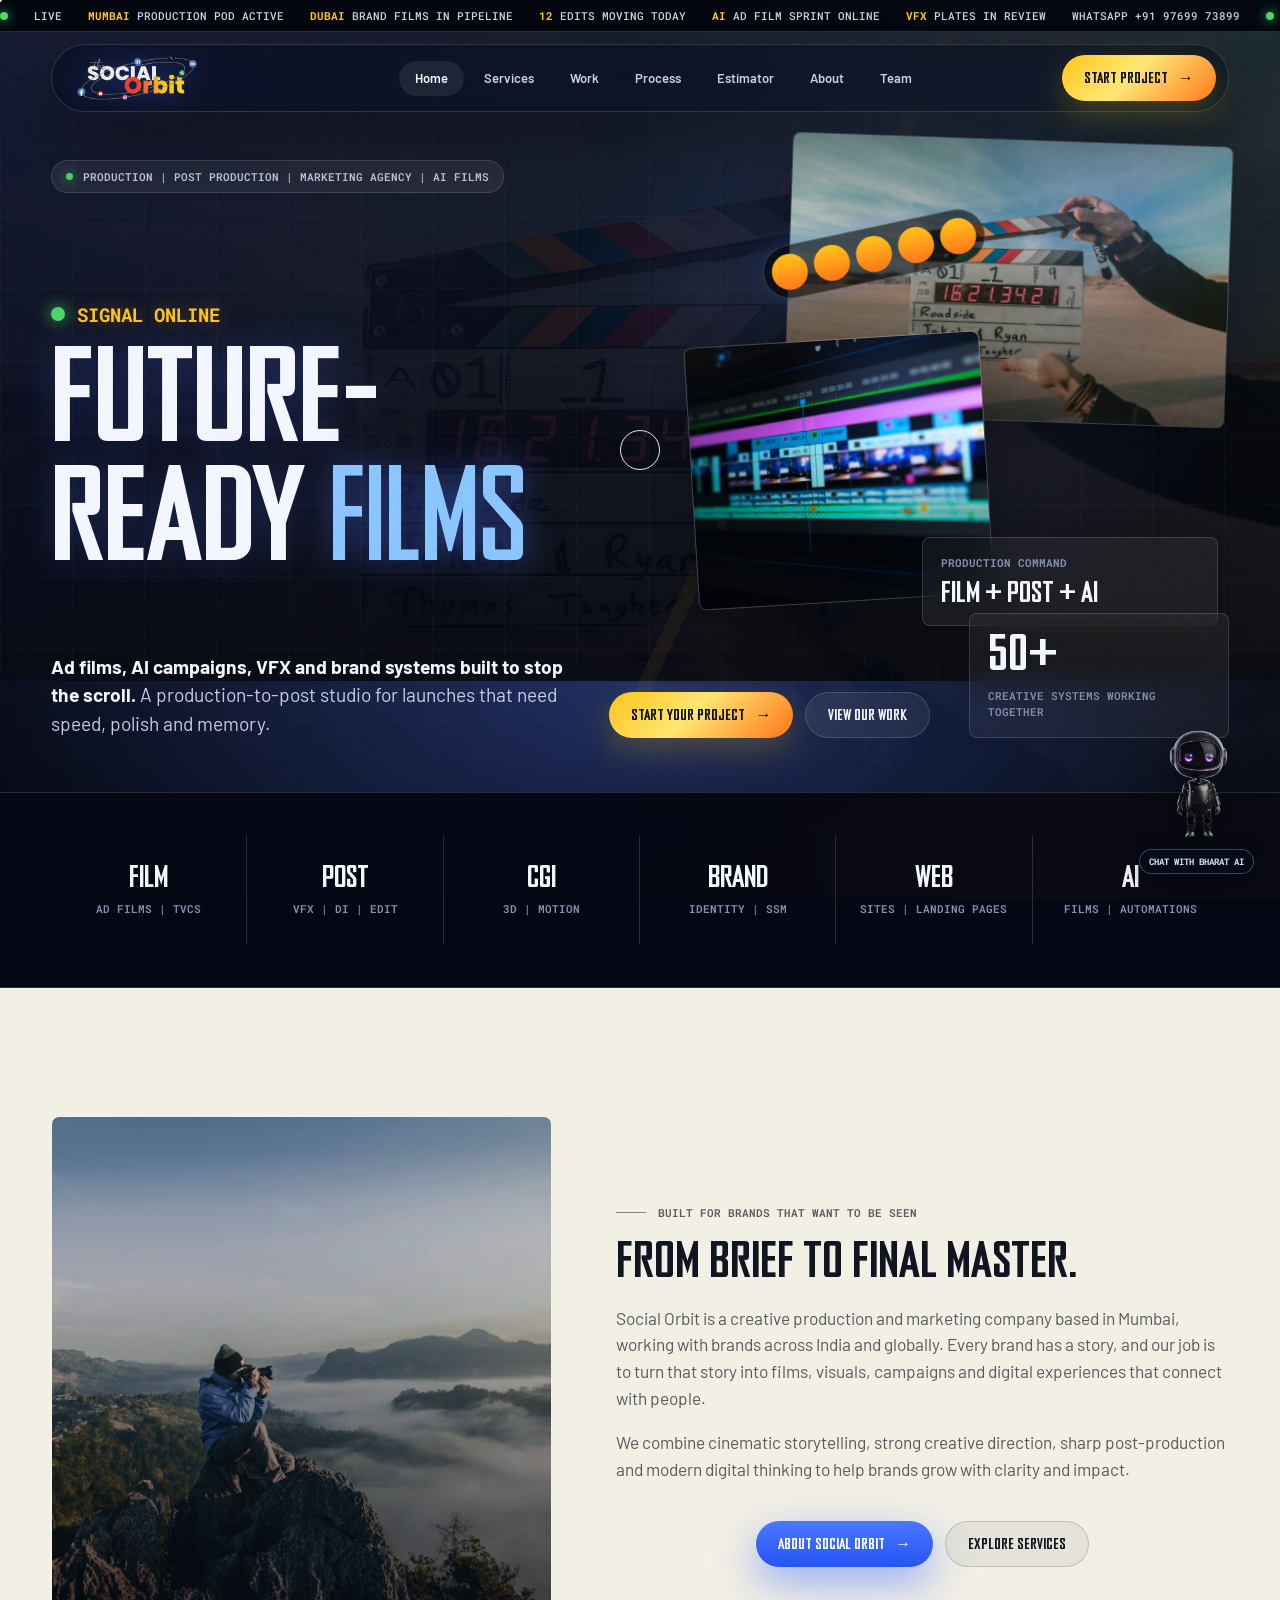
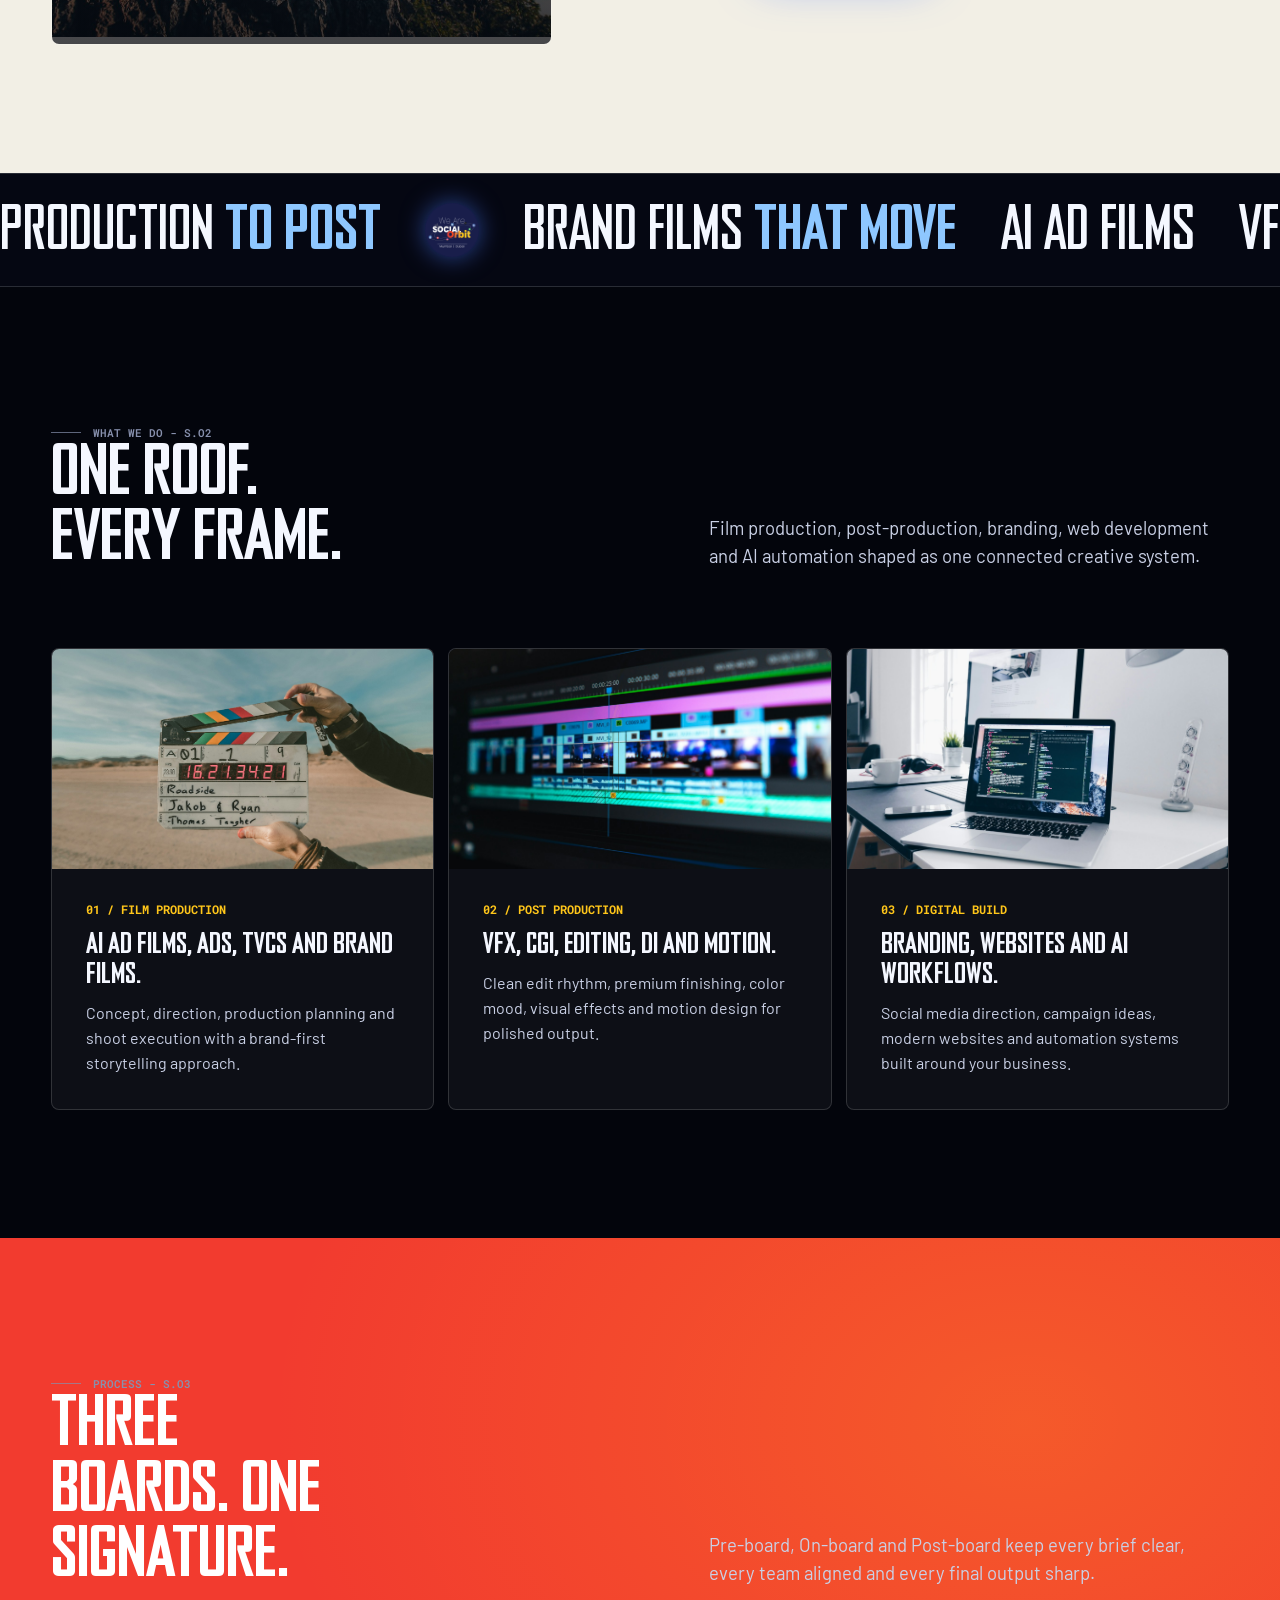
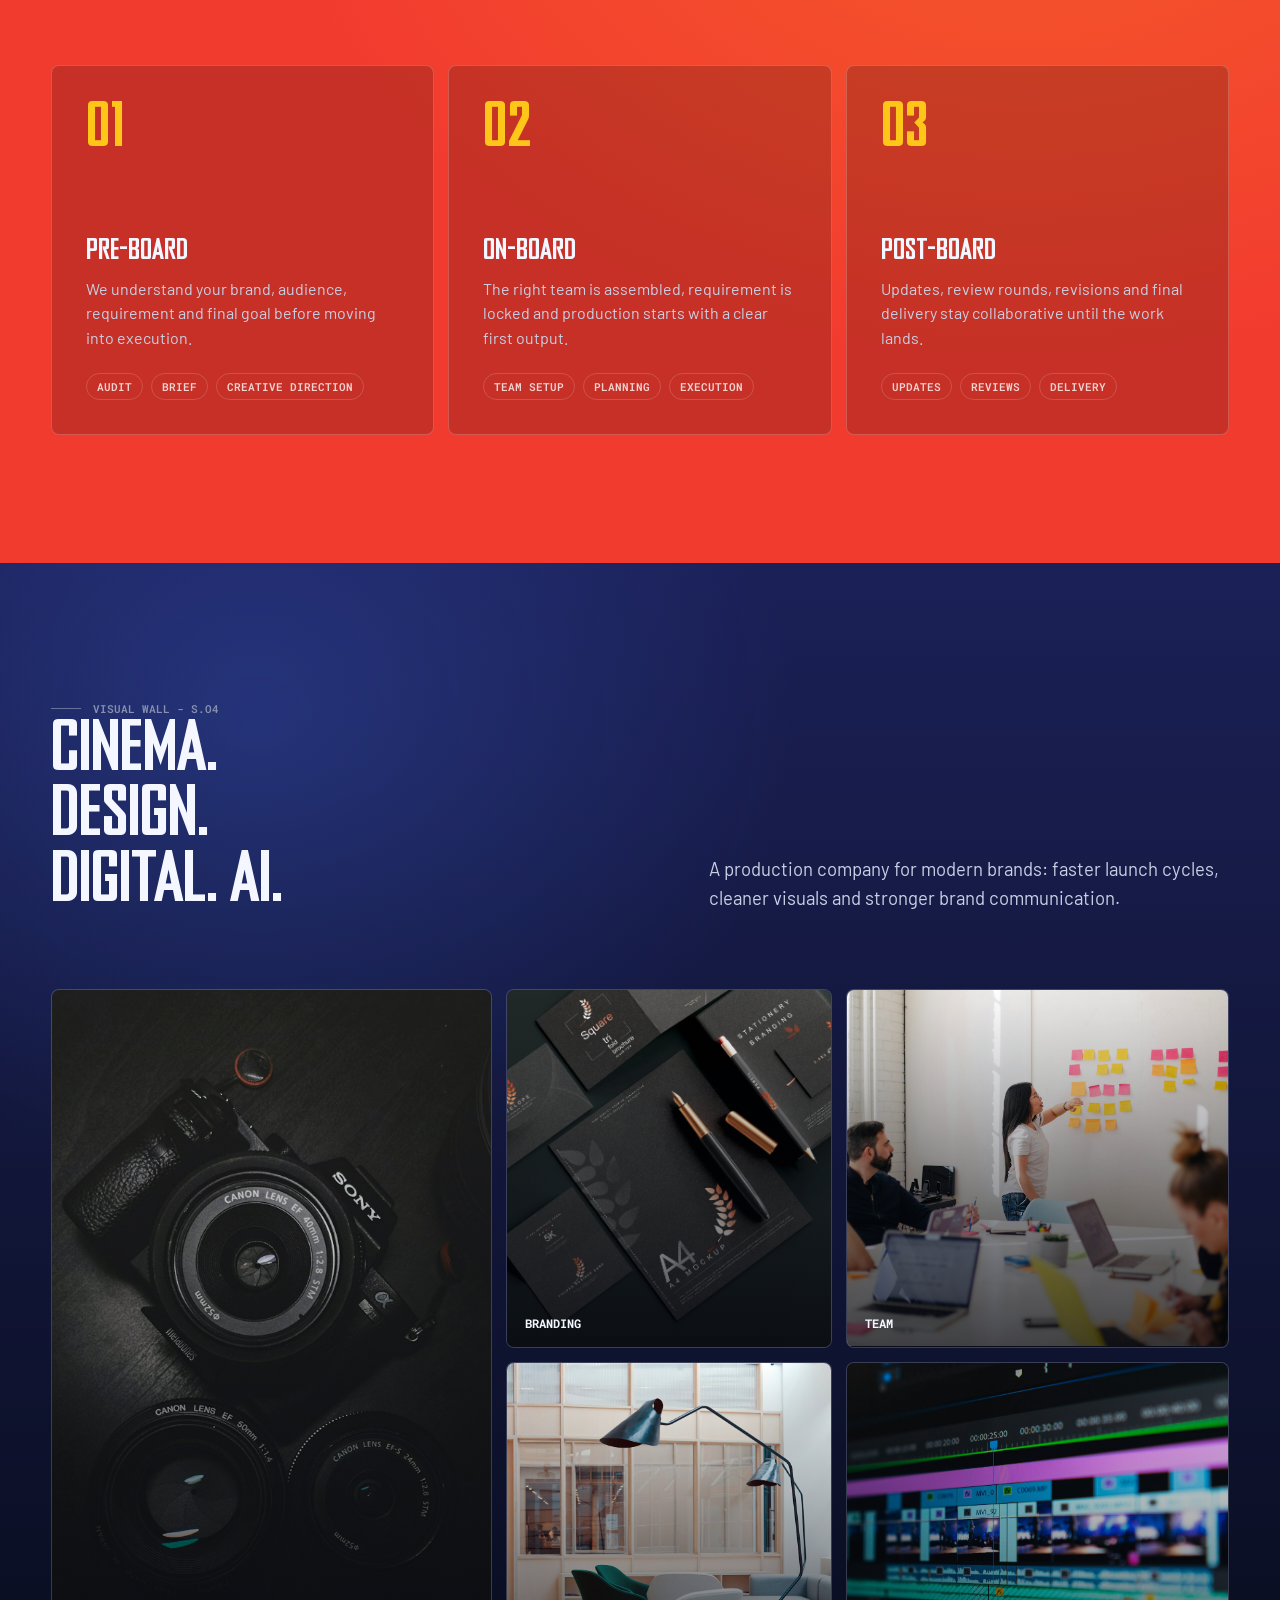
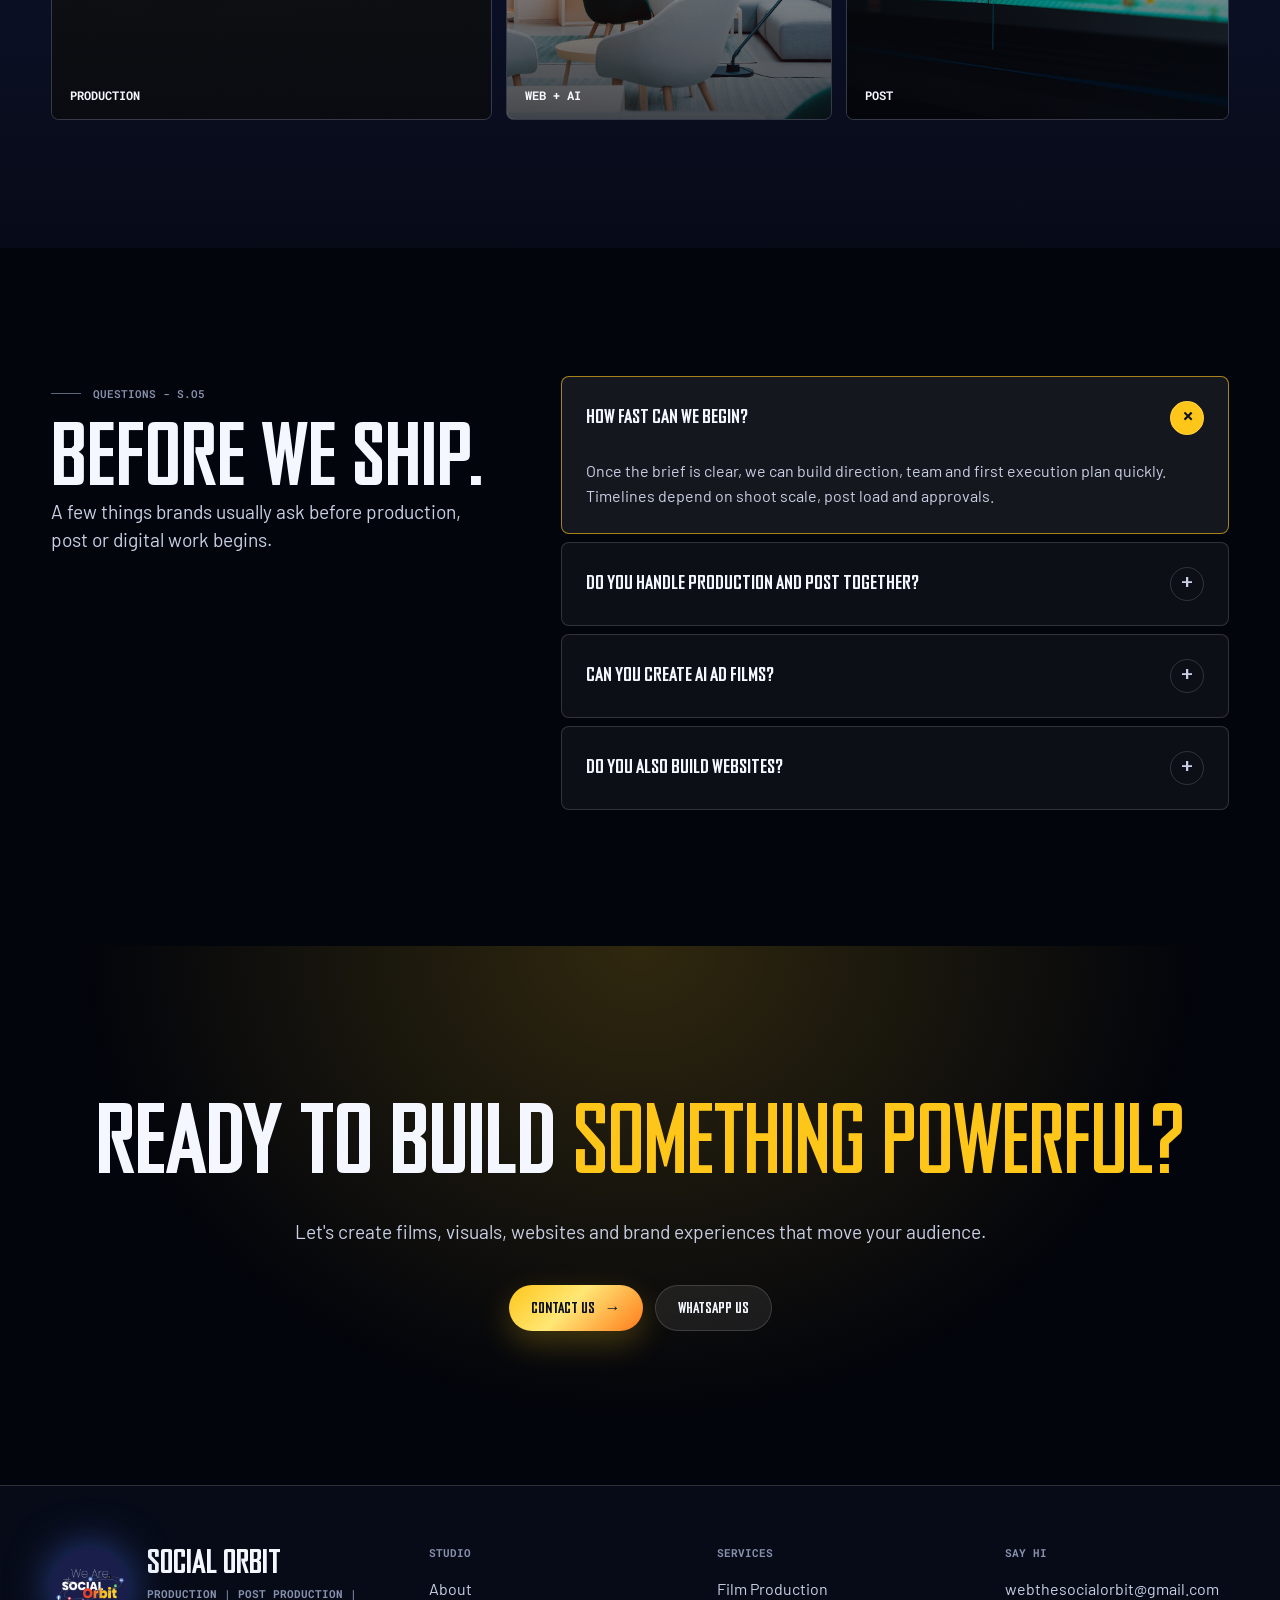
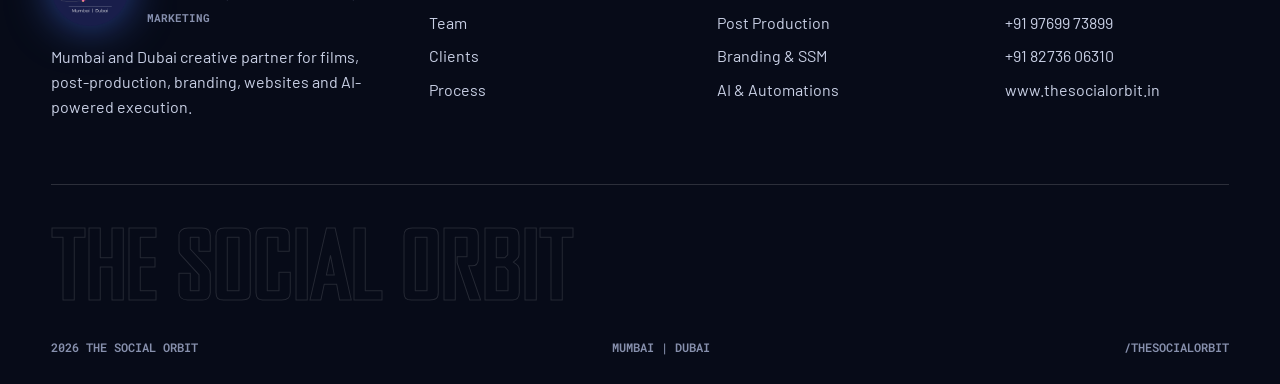
==== commit c9cd3f51: "Update social preview and founder profile Co-authored-by: Copilot <223556219+Copilot@users.noreply.g" ====
--- a/index.html
+++ b/index.html
@@ -13,13 +13,15 @@
   <meta property="og:url" content="https://www.thesocialorbit.in/">
   <meta property="og:title" content="The Social Orbit | Ad Film &amp; AI Film Production Company Mumbai">
   <meta property="og:description" content="The Social Orbit is a Mumbai-based film production company specializing in ad films, TVCs, AI ad films, brand films, VFX, CGI, editing and post-production.">
-  <meta property="og:image" content="https://www.thesocialorbit.in/assets/images/production-set.jpg">
-  <meta property="og:image:alt" content="Film crew preparing a production shot.">
+  <meta property="og:image" content="https://www.thesocialorbit.in/assets/images/social-orbit-link-preview.jpg">
+  <meta property="og:image:width" content="1323">
+  <meta property="og:image:height" content="768">
+  <meta property="og:image:alt" content="The Social Orbit logo and film services with a futuristic AI robot above the Mumbai skyline.">
   <meta name="twitter:card" content="summary_large_image">
   <meta name="twitter:title" content="The Social Orbit | Ad Film &amp; AI Film Production Company Mumbai">
   <meta name="twitter:description" content="The Social Orbit is a Mumbai-based film production company specializing in ad films, TVCs, AI ad films, brand films, VFX, CGI, editing and post-production.">
-  <meta name="twitter:image" content="https://www.thesocialorbit.in/assets/images/production-set.jpg">
-  <meta name="twitter:image:alt" content="Film crew preparing a production shot.">
+  <meta name="twitter:image" content="https://www.thesocialorbit.in/assets/images/social-orbit-link-preview.jpg">
+  <meta name="twitter:image:alt" content="The Social Orbit logo and film services with a futuristic AI robot above the Mumbai skyline.">
   <script type="application/ld+json">
   {
     "@context": "https://schema.org",
@@ -84,7 +86,7 @@
   }
   </script>
   <link rel="icon" href="assets/images/social-orbit-mark.png">
-  <link rel="stylesheet" href="assets/css/styles.css?v=agency-font-pack-4">
+  <link rel="stylesheet" href="assets/css/styles.css?v=mobile-footer-nav-20261124-r2">
 </head>
 <body>
   <div class="aurora" aria-hidden="true"></div>
@@ -389,6 +391,6 @@
     </div>
   </footer>
 
-  <script src="assets/js/site.js"></script>
+  <script src="assets/js/site.js?v=gemini-api-20261124"></script>
 </body>
 </html>
--- a/assets/css/styles.css
+++ b/assets/css/styles.css
@@ -4035,7 +4035,29 @@
   }
 
   .foot__bottom {
+    margin-top: 12px;
     flex-direction: column;
+  }
+
+  .foot {
+    padding-bottom: 0;
+  }
+
+  .foot__top {
+    padding-bottom: 0;
+  }
+
+  .foot__word {
+    margin-top: 12px;
+  }
+
+  body.footer-visible .live,
+  body.footer-visible .nav {
+    pointer-events: none;
+  }
+
+  body.footer-visible .nav__burger {
+    pointer-events: auto;
   }
 }
 
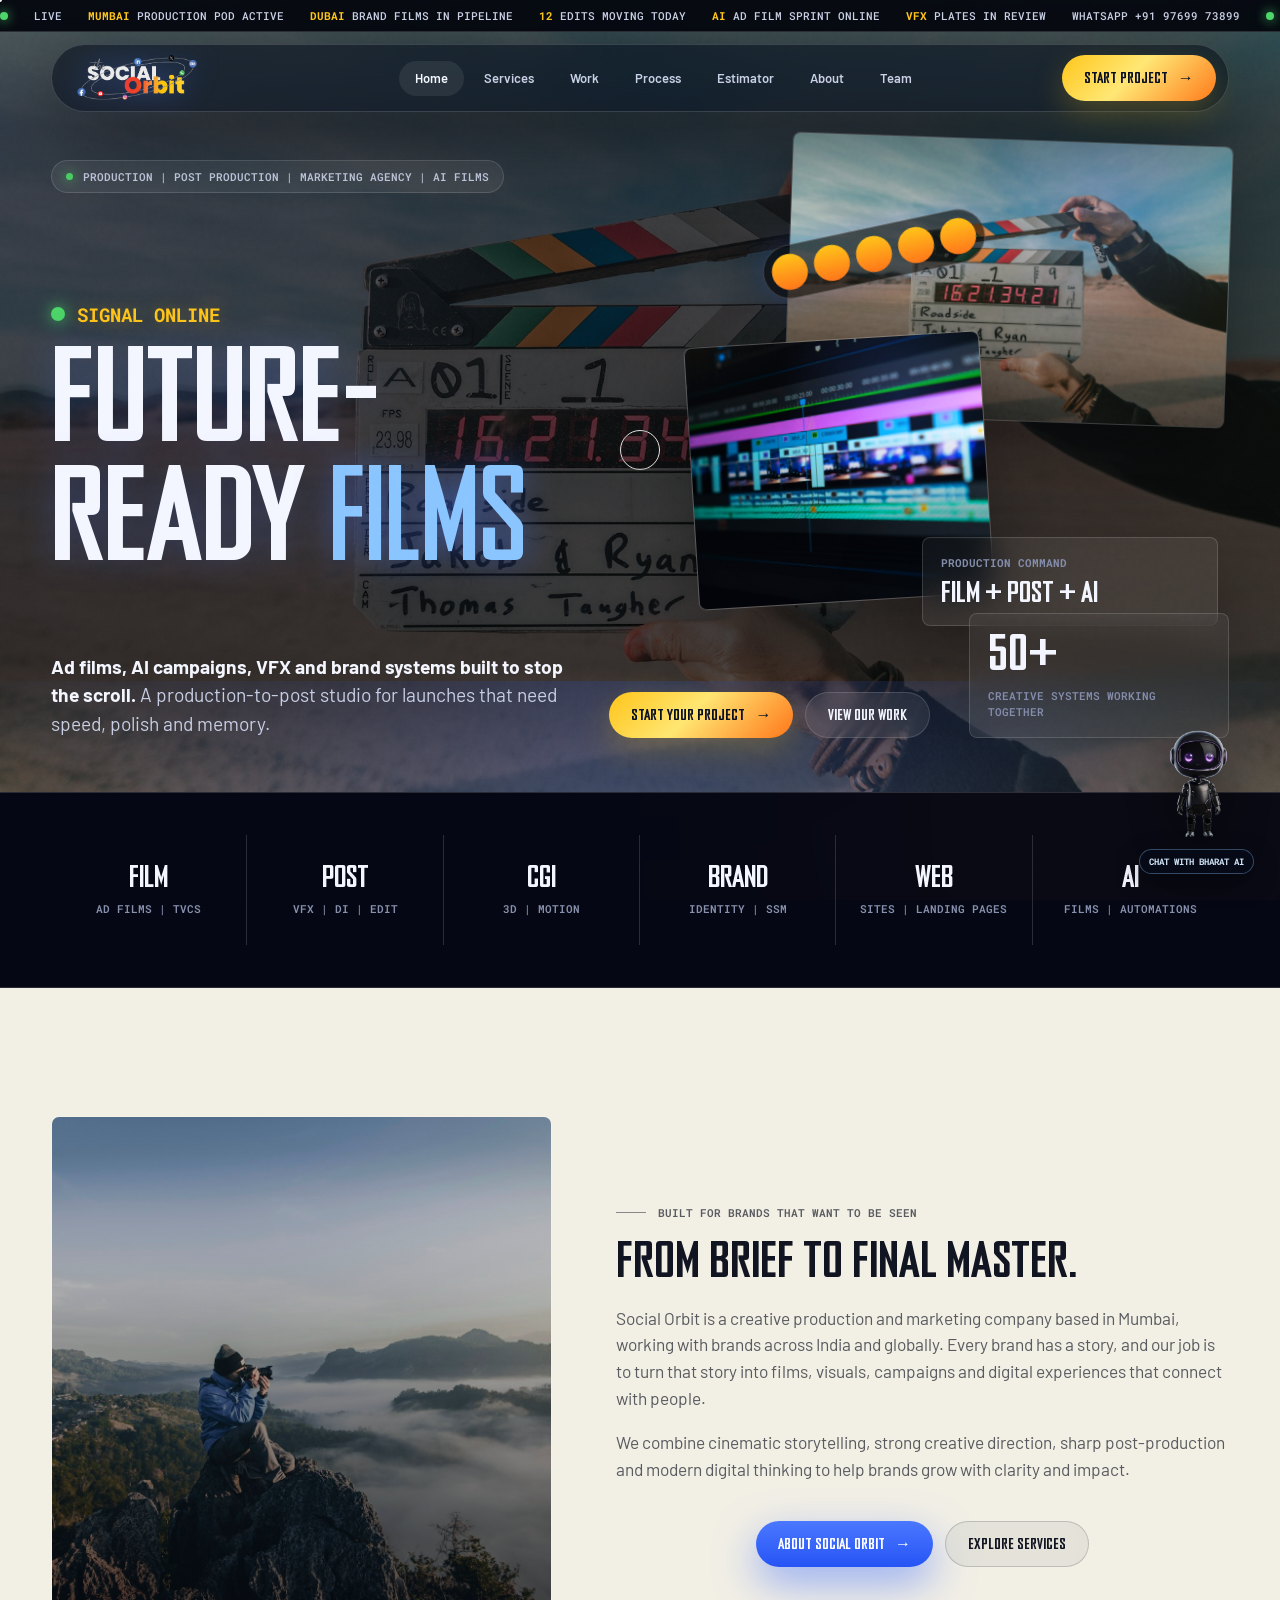
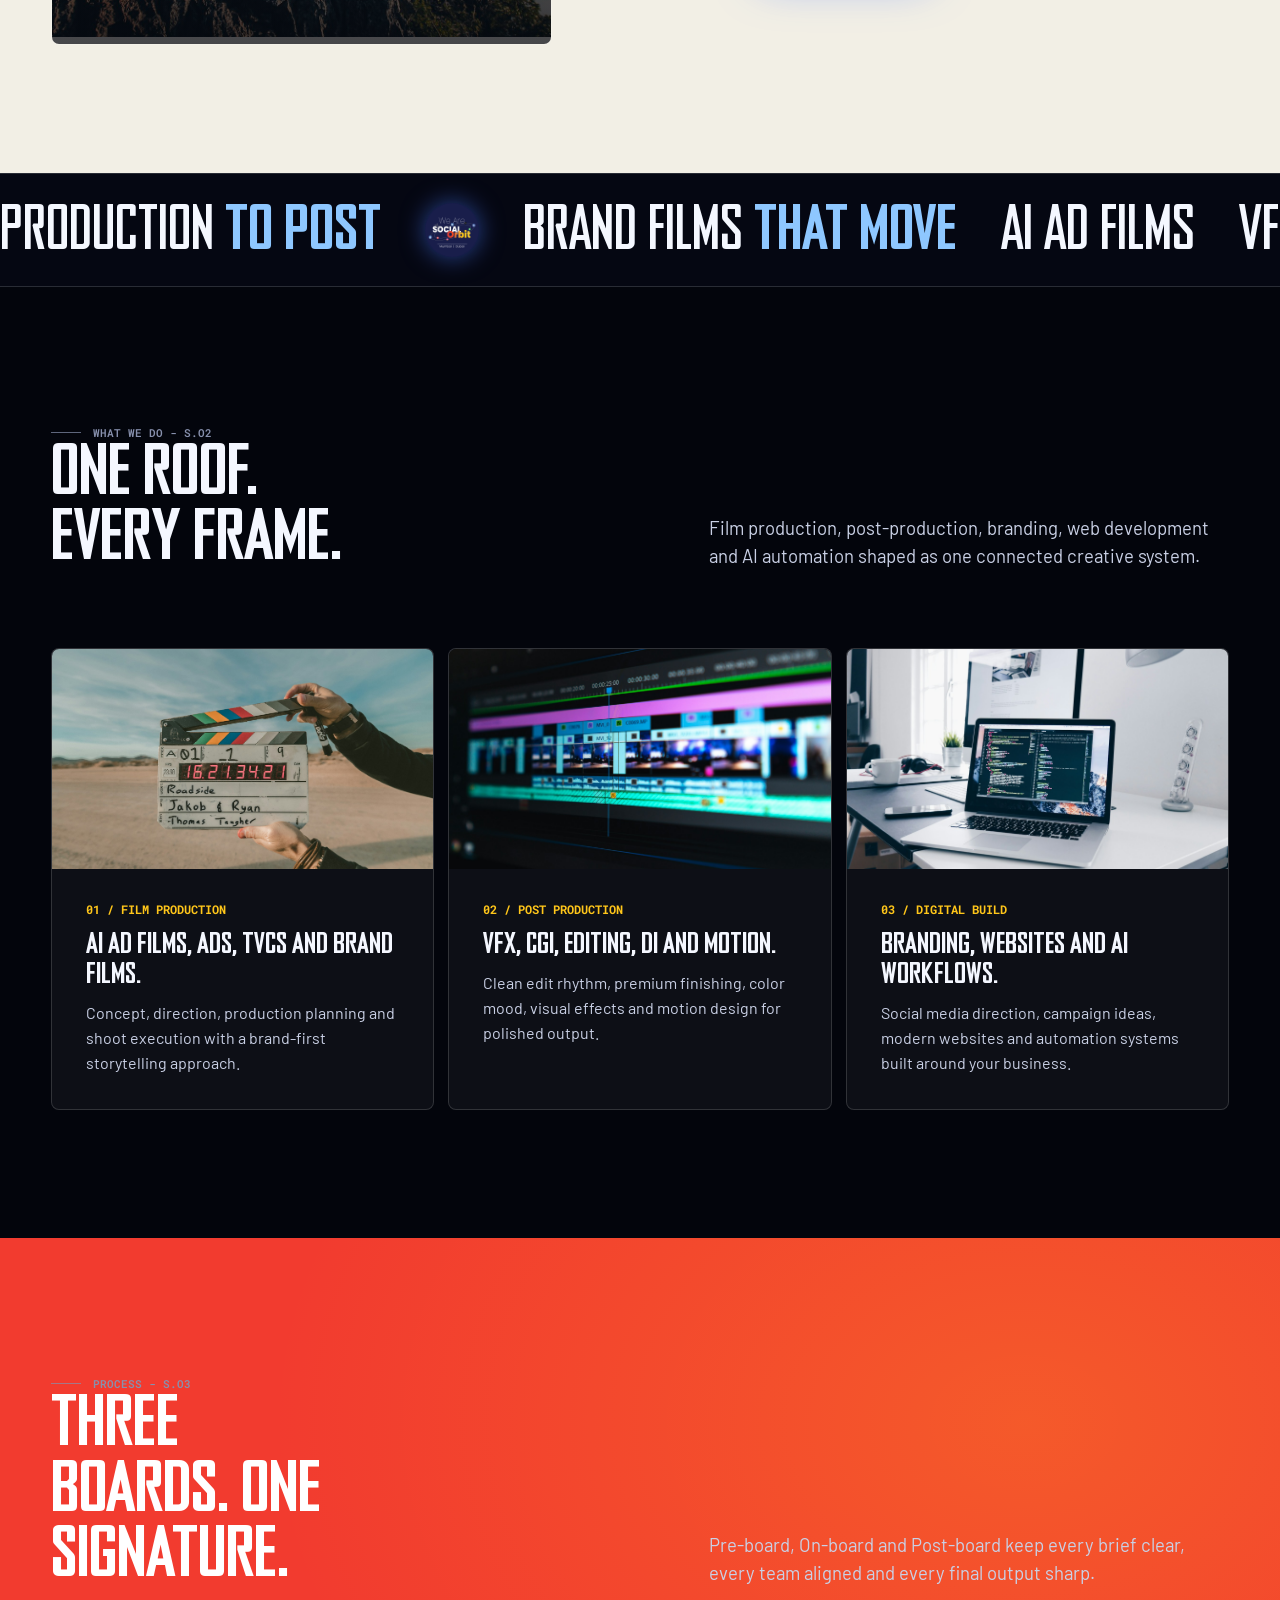
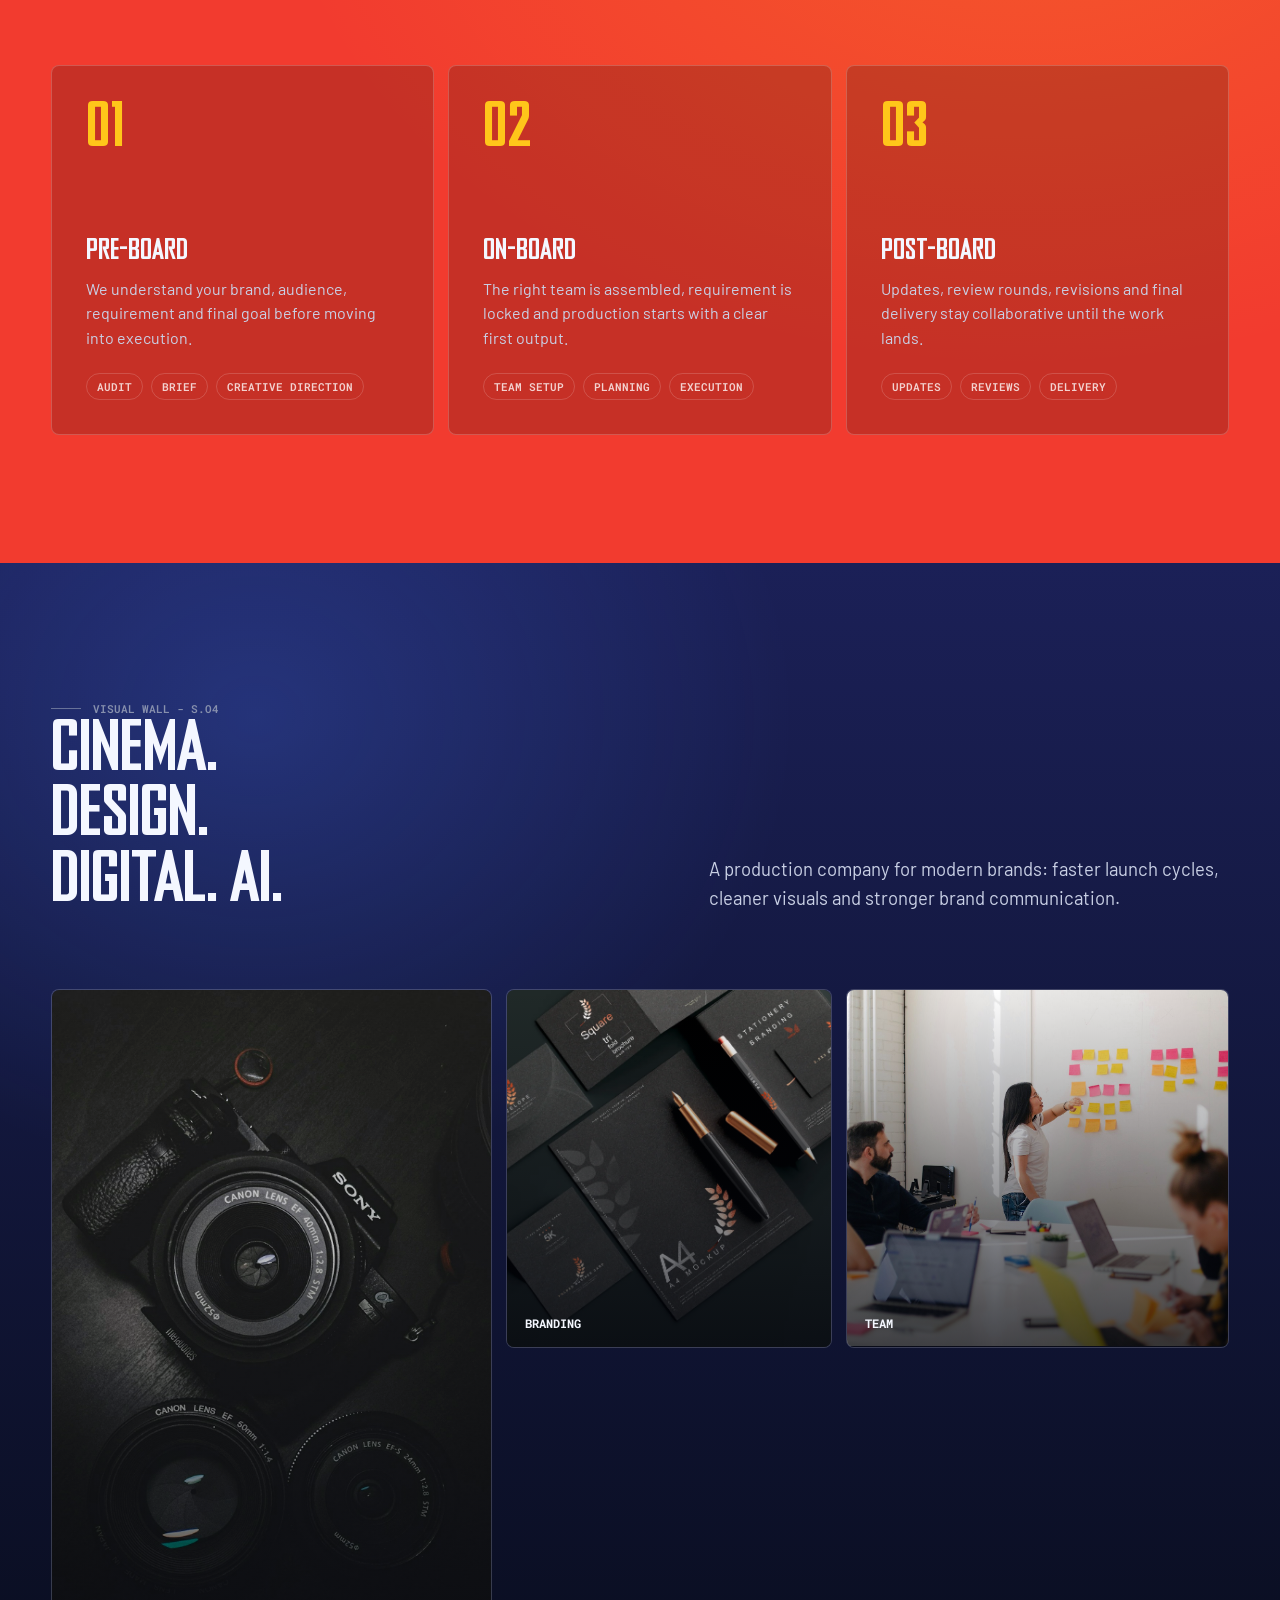
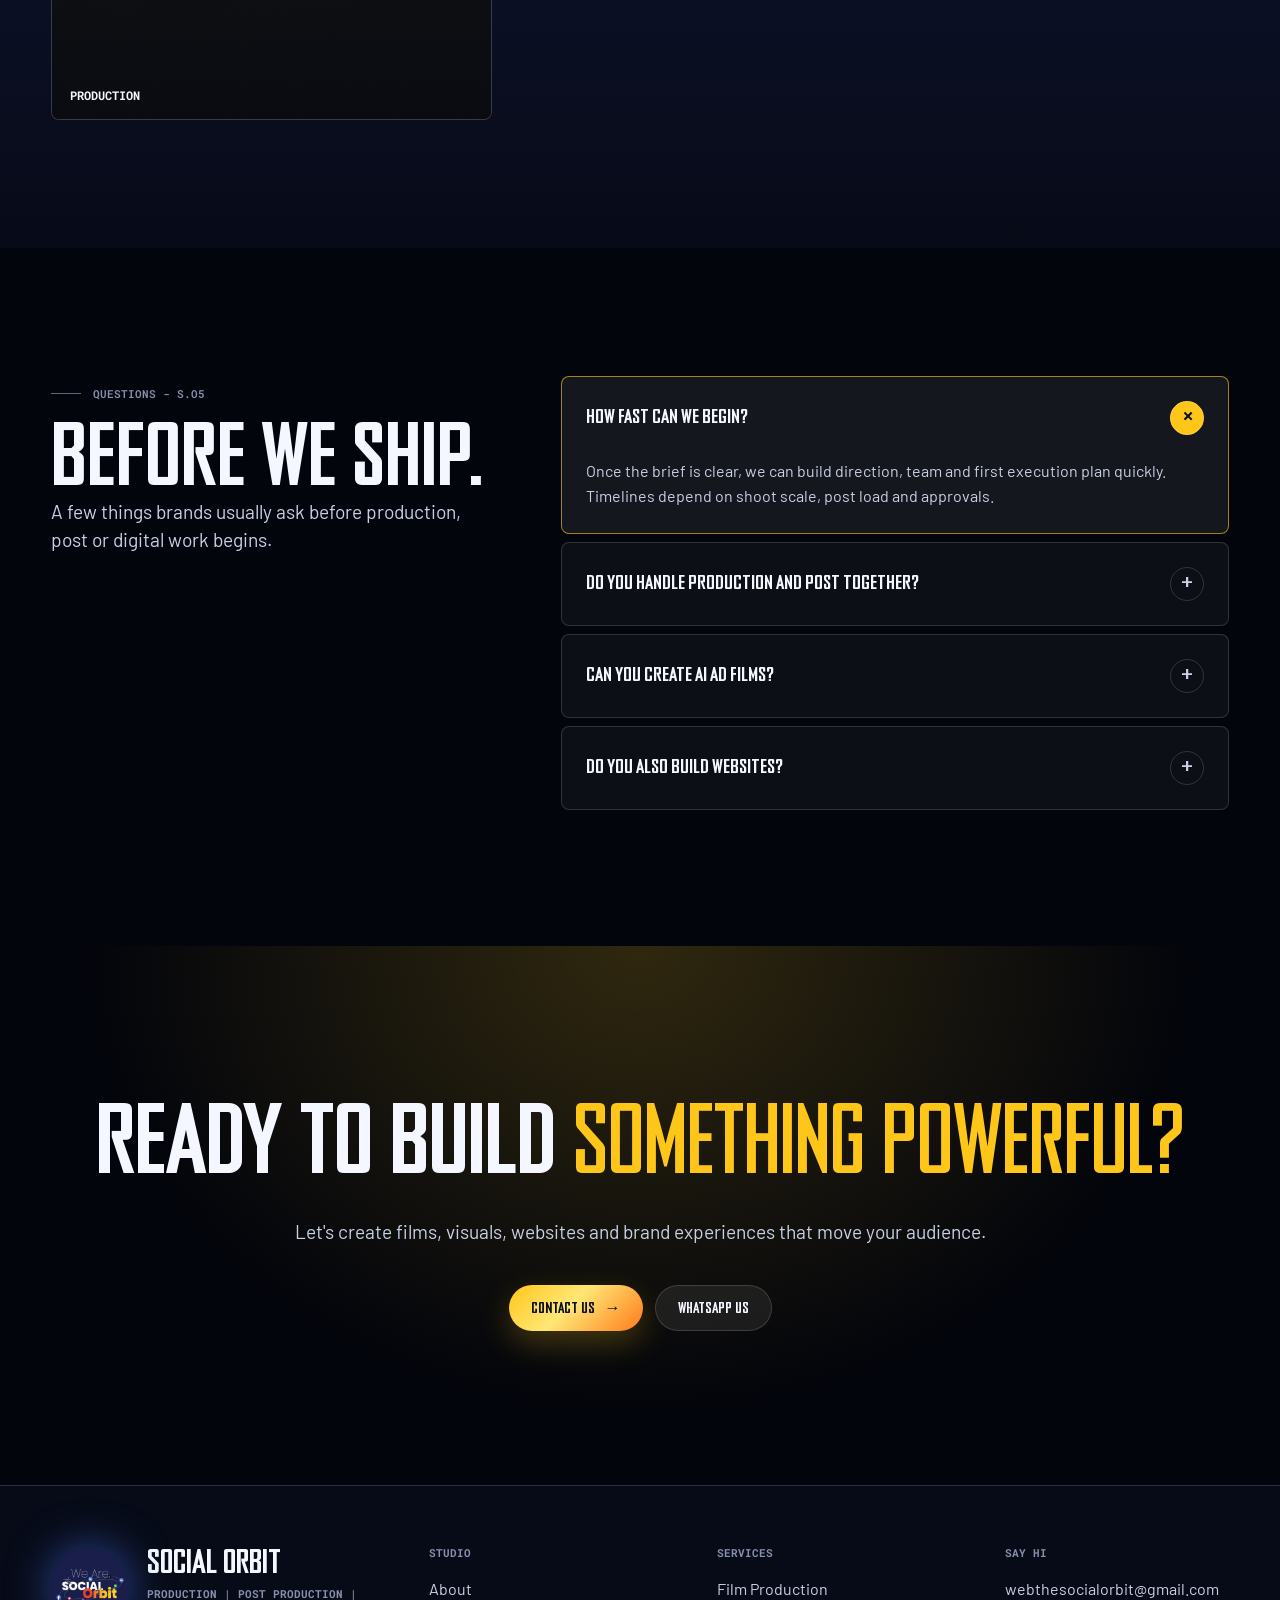
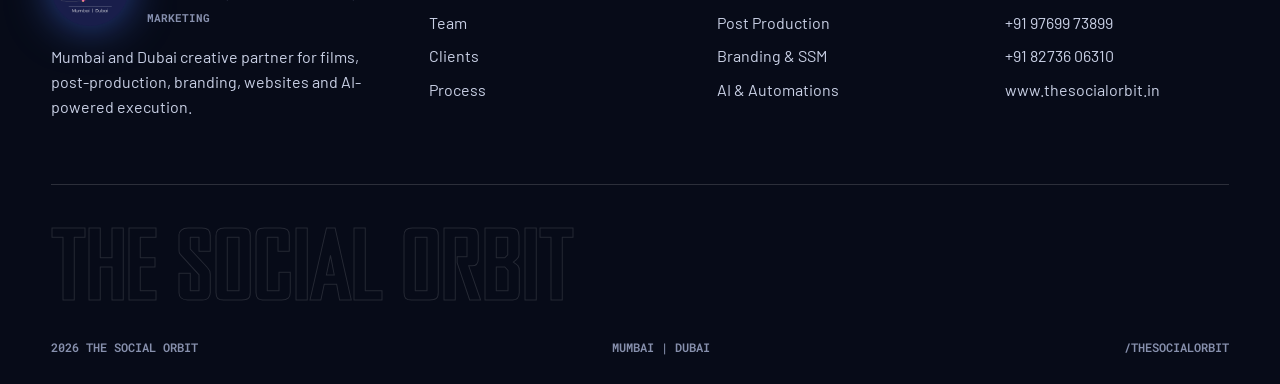
==== commit 1a615c95: "Use uploaded video in homepage hero Co-authored-by: Copilot <223556219+Copilot@users.noreply.github." ====
--- a/index.html
+++ b/index.html
@@ -86,7 +86,7 @@
   }
   </script>
   <link rel="icon" href="assets/images/social-orbit-mark.png">
-  <link rel="stylesheet" href="assets/css/styles.css?v=mobile-footer-nav-20261124-r2">
+  <link rel="stylesheet" href="assets/css/styles.css?v=homepage-hero-video-20261125-r1">
 </head>
 <body>
   <div class="aurora" aria-hidden="true"></div>
@@ -144,7 +144,8 @@
   <div class="menu-scrim" data-menu-scrim aria-hidden="true"></div>
 
   <main>
-    <section class="hero" style="--hero-image:url('../images/production-set.jpg')">
+    <section class="hero">
+      <video class="hero__video" src="assets/videos/homepage-hero-ai-film.mp4" poster="assets/images/production-set.jpg" autoplay muted loop playsinline preload="metadata" aria-hidden="true"></video>
       <div class="hero__top reveal">
         <span class="tag"><i></i>Production | Post Production | Marketing Agency | Ai Films</span>
       </div>
--- a/assets/css/styles.css
+++ b/assets/css/styles.css
@@ -807,10 +807,18 @@
   align-content: end;
   padding: 160px var(--gutter) 54px;
   overflow: clip;
-  background:
-    linear-gradient(180deg, rgba(3, 5, 12, .5), rgba(3, 5, 12, .94)),
-    linear-gradient(90deg, rgba(27, 32, 87, .86), rgba(3, 5, 12, .42)),
-    var(--hero-image) center/cover no-repeat;
+  background: #03050c;
+}
+
+.hero__video {
+  position: absolute;
+  inset: 0;
+  z-index: 0;
+  width: 100%;
+  height: 100%;
+  object-fit: cover;
+  filter: brightness(.58) saturate(1.08);
+  pointer-events: none;
 }
 
 .hero::before {
@@ -821,11 +829,13 @@
   pointer-events: none;
   opacity: .48;
   background:
+    linear-gradient(180deg, rgba(3, 5, 12, .5), rgba(3, 5, 12, .94)),
+    linear-gradient(90deg, rgba(27, 32, 87, .86), rgba(3, 5, 12, .42)),
     linear-gradient(rgba(142, 199, 255, .08) 1px, transparent 1px),
     linear-gradient(90deg, rgba(142, 199, 255, .08) 1px, transparent 1px),
     radial-gradient(circle at 72% 36%, rgba(75, 120, 255, .34), transparent 34%),
     linear-gradient(115deg, transparent 0 58%, rgba(255, 198, 26, .12) 58% 59%, transparent 59% 100%);
-  background-size: 72px 72px, 72px 72px, 100% 100%, 100% 100%;
+  background-size: 100% 100%, 100% 100%, 72px 72px, 72px 72px, 100% 100%, 100% 100%;
   mask-image: linear-gradient(180deg, transparent, #000 16%, #000 84%, transparent);
 }
 
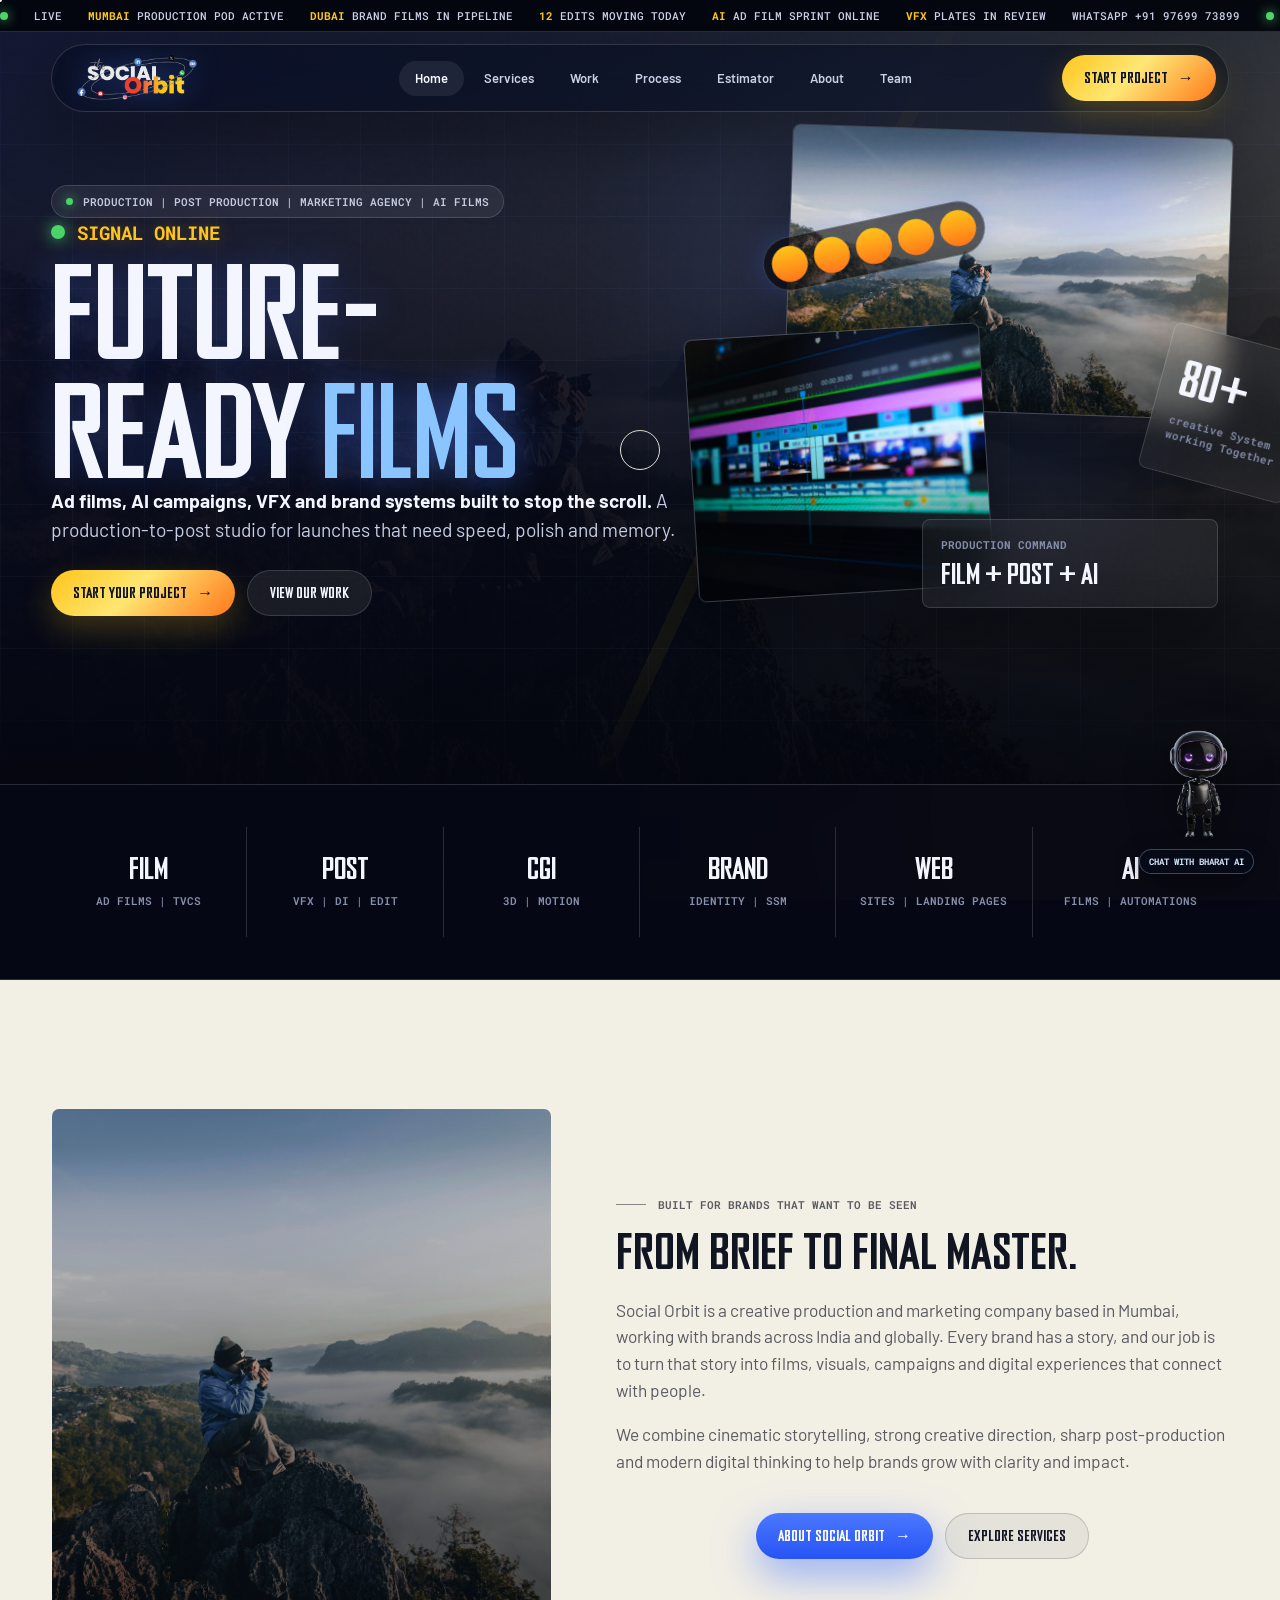
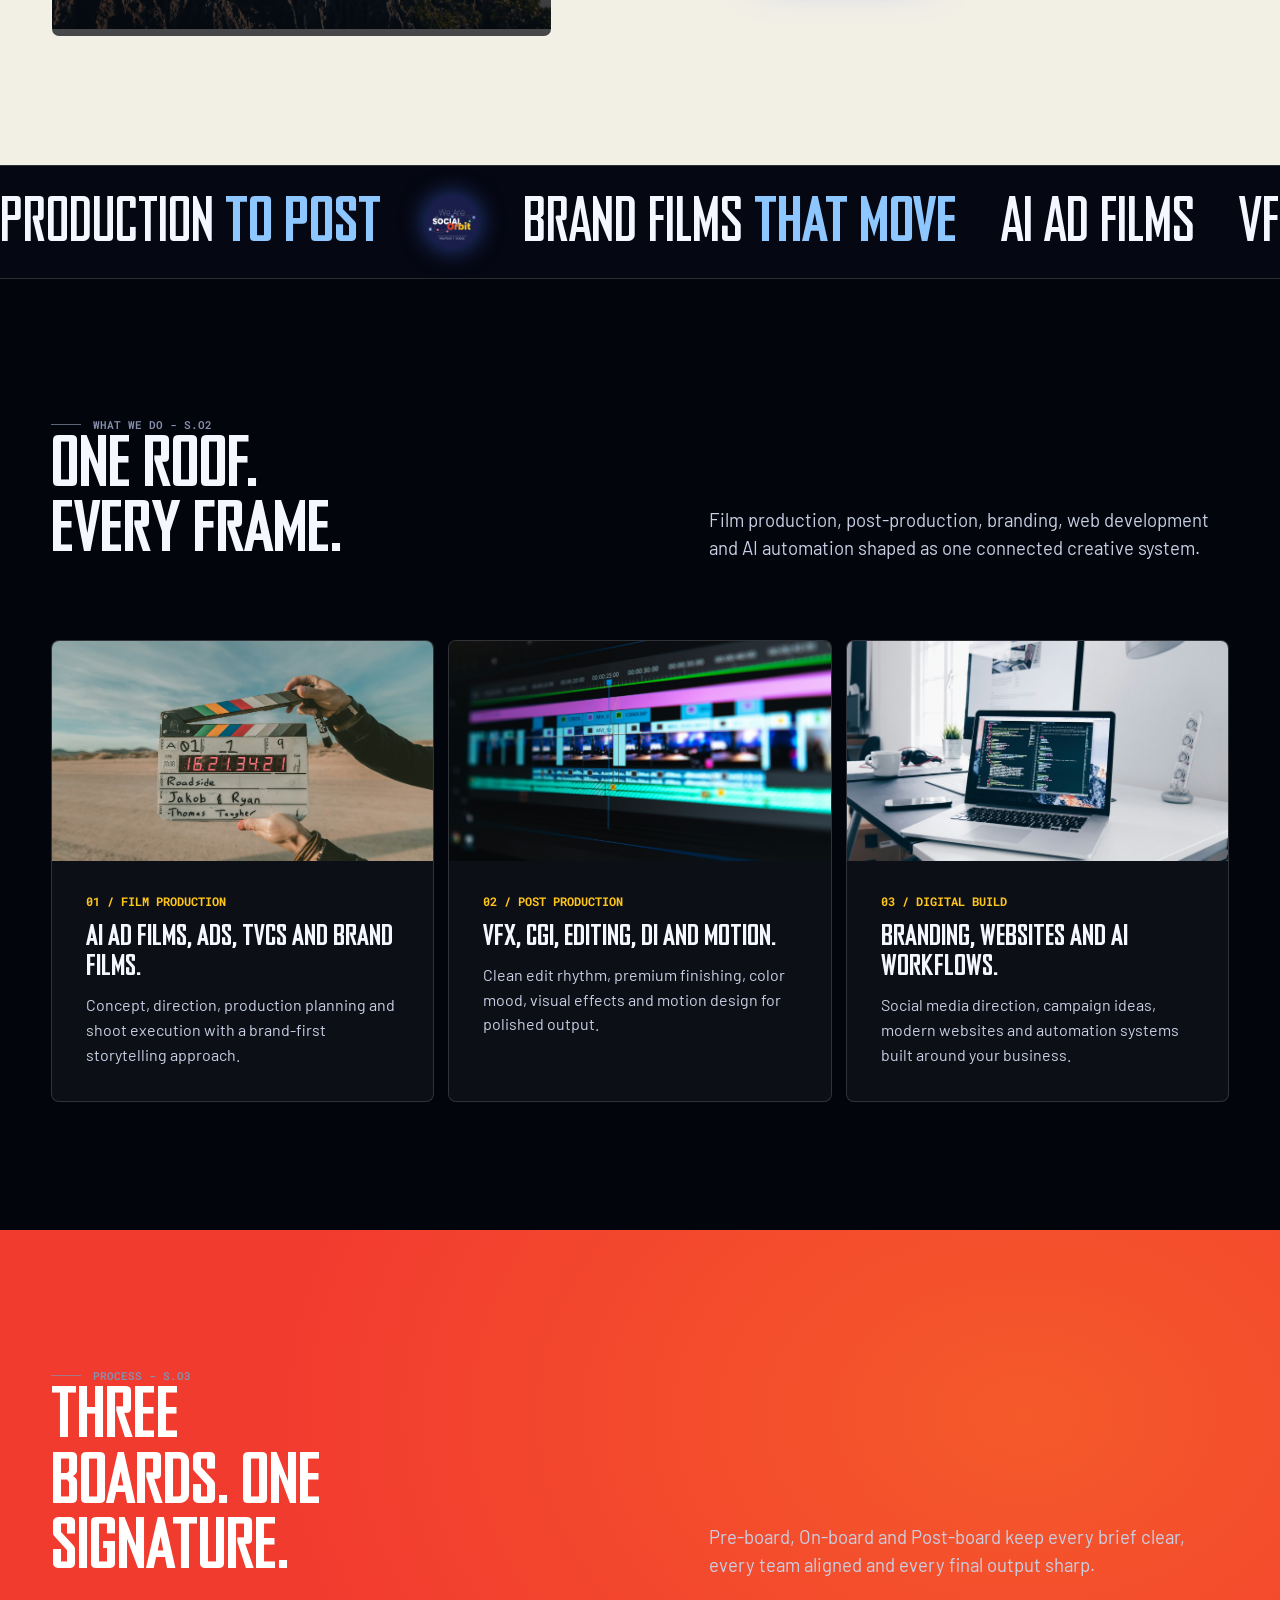
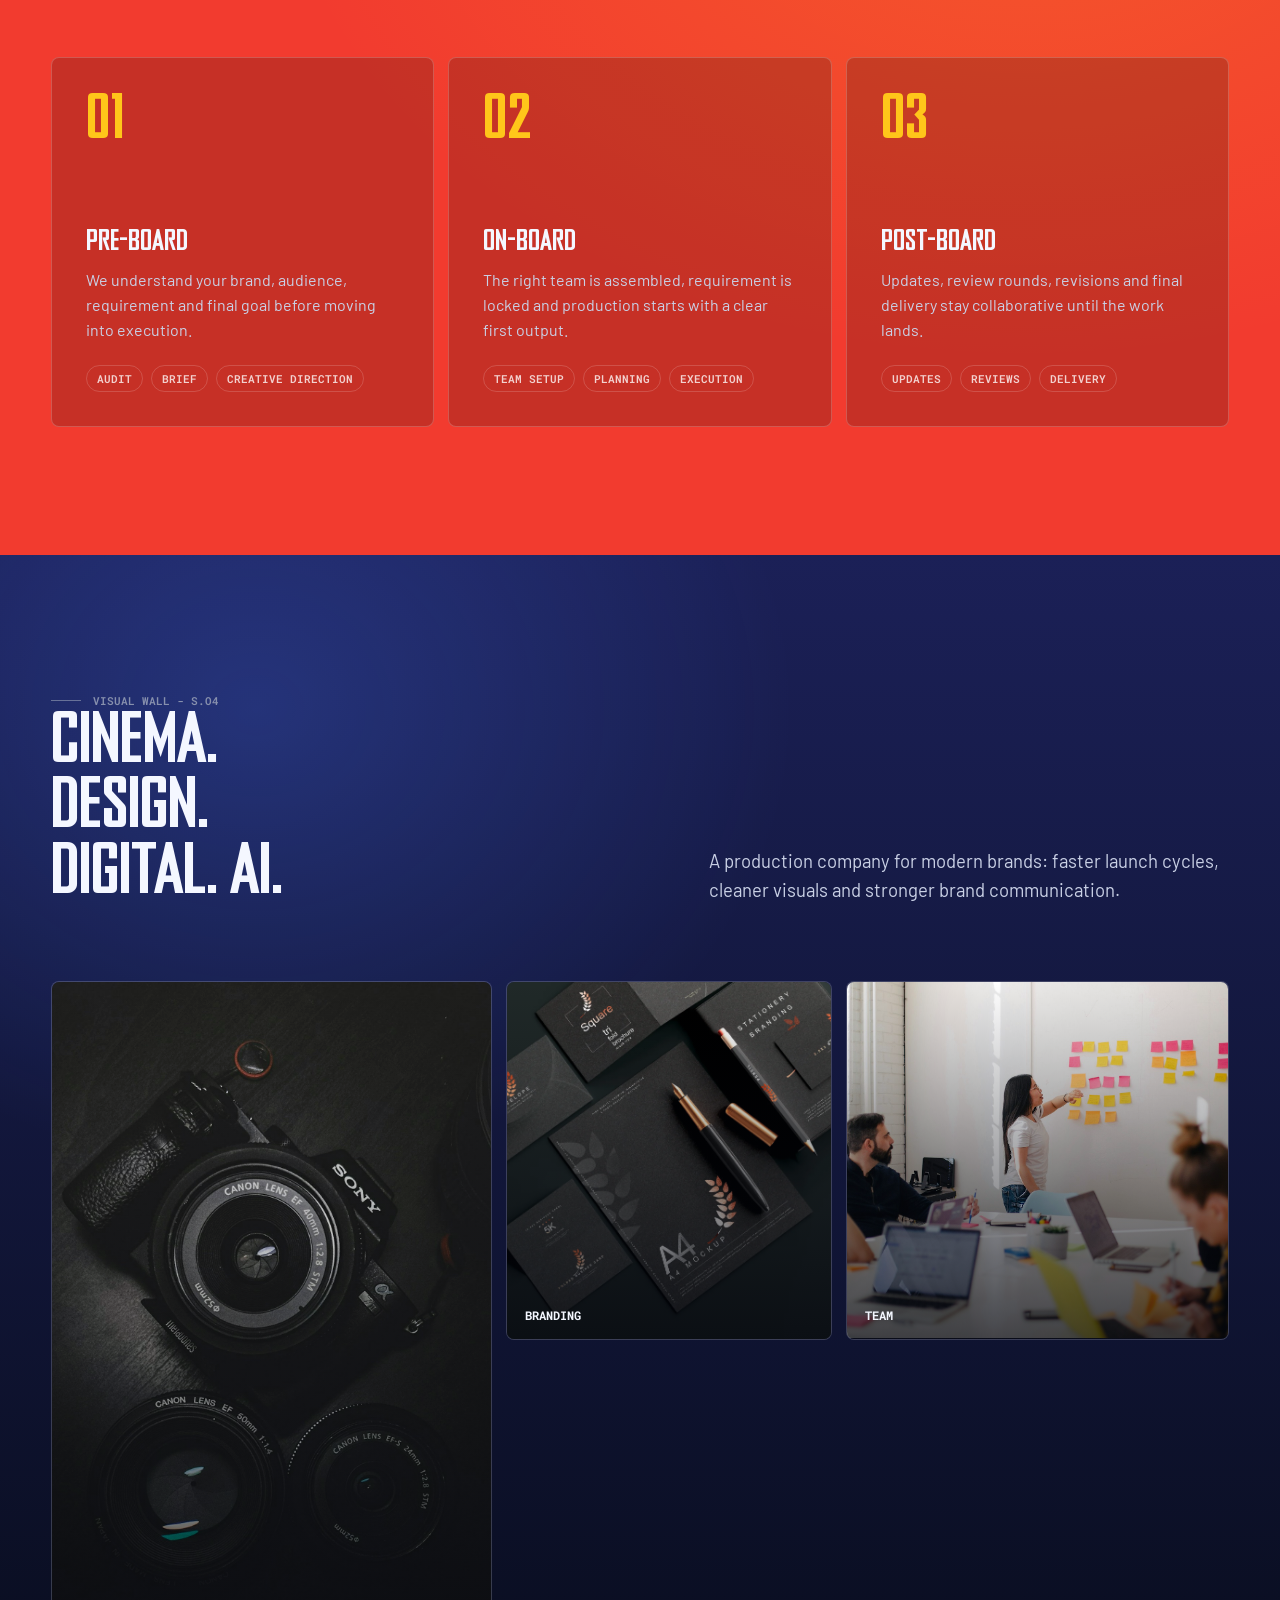
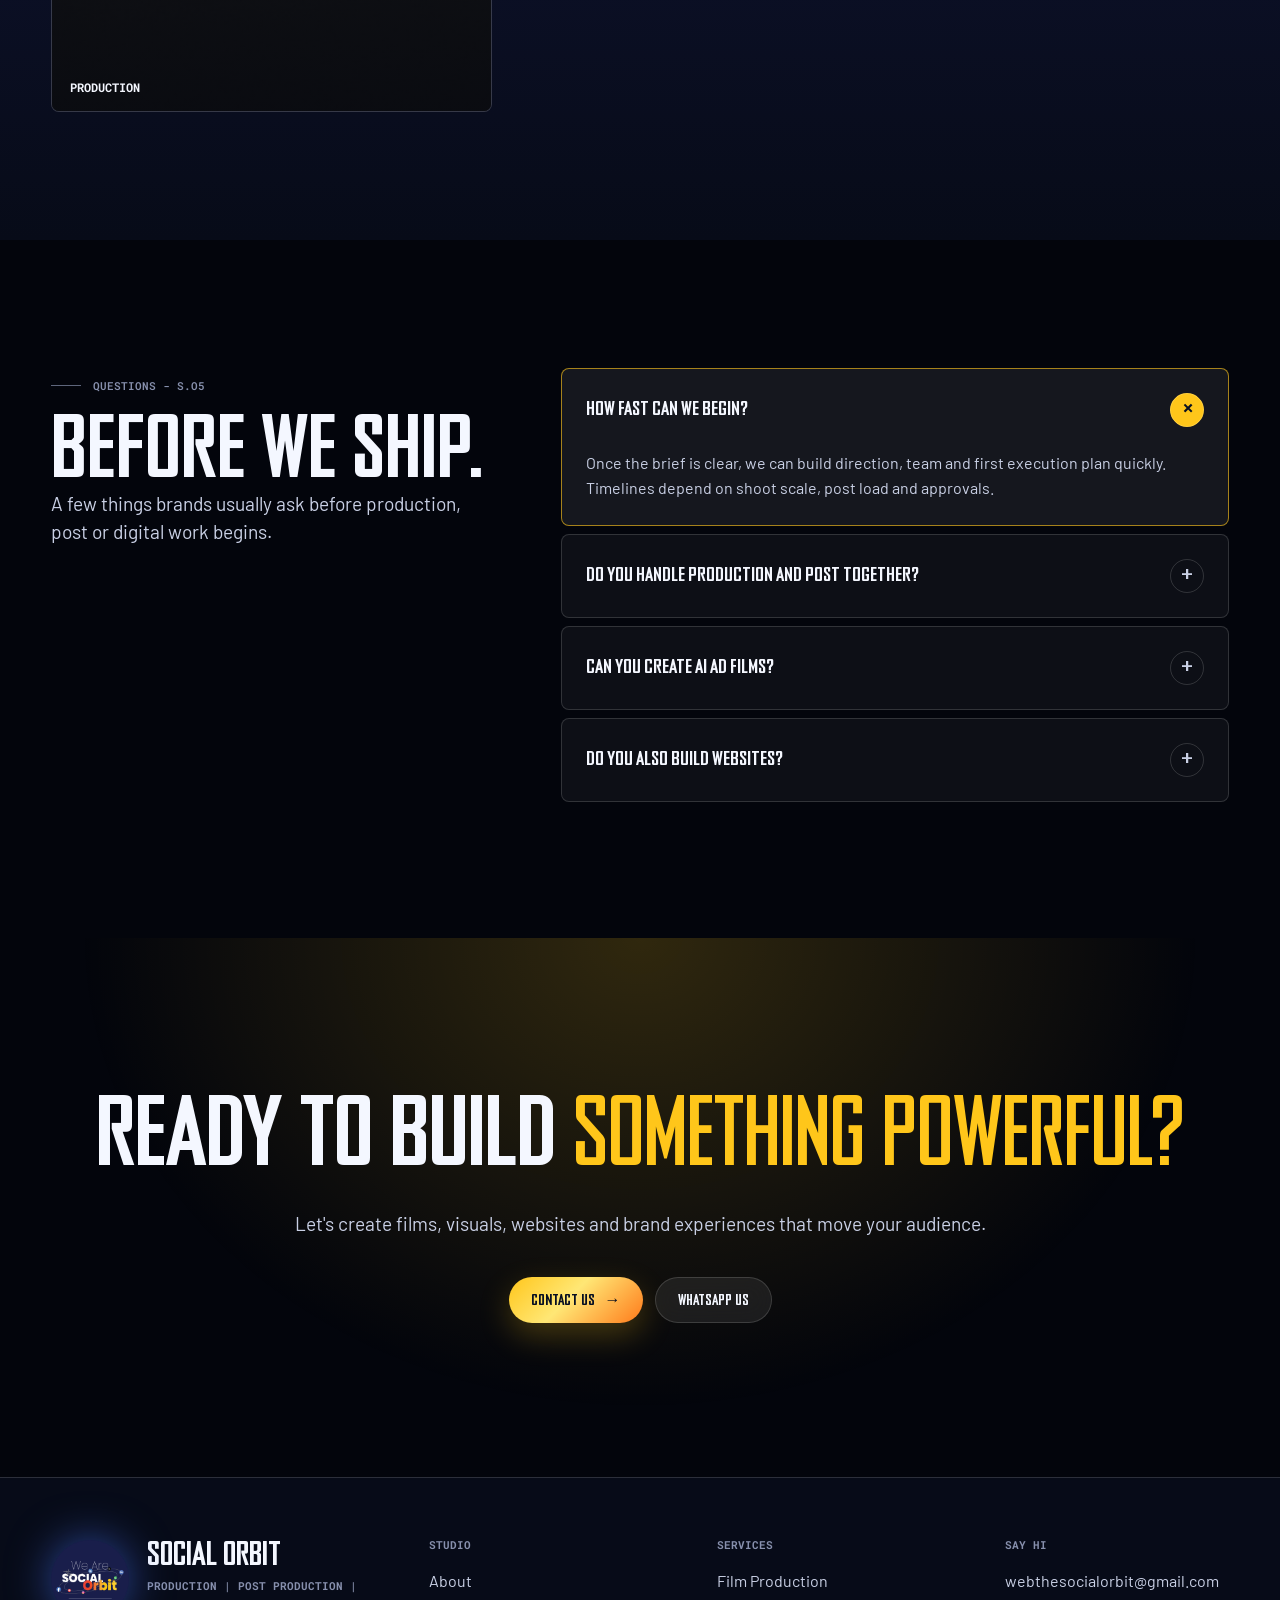
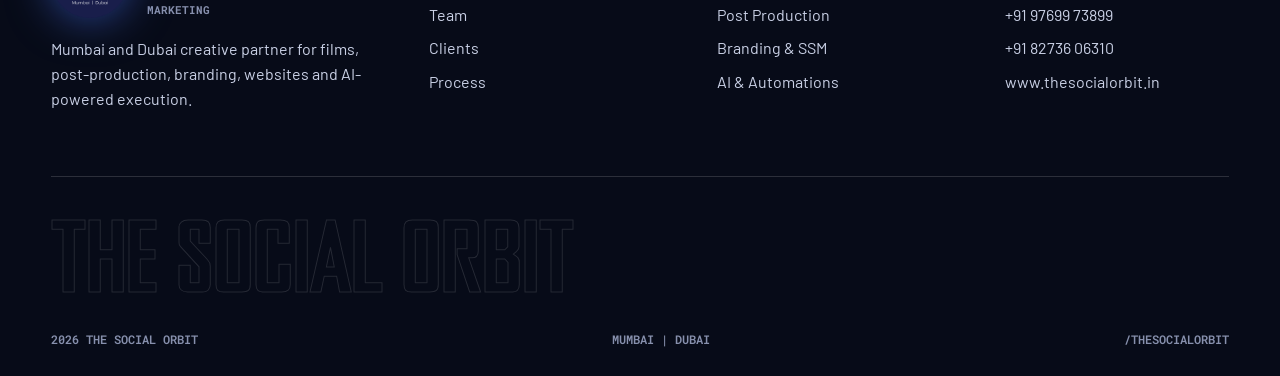
==== commit 9bcf8c76: "Publish requested website refinements Includes mobile layout, team/About updates, and video replacem" ====
--- a/index.html
+++ b/index.html
@@ -86,7 +86,7 @@
   }
   </script>
   <link rel="icon" href="assets/images/social-orbit-mark.png">
-  <link rel="stylesheet" href="assets/css/styles.css?v=homepage-hero-video-20261125-r1">
+  <link rel="stylesheet" href="assets/css/styles.css?v=hero-cards-square-20261126">
 </head>
 <body>
   <div class="aurora" aria-hidden="true"></div>
@@ -144,18 +144,19 @@
   <div class="menu-scrim" data-menu-scrim aria-hidden="true"></div>
 
   <main>
-    <section class="hero">
-      <video class="hero__video" src="assets/videos/homepage-hero-ai-film.mp4" poster="assets/images/production-set.jpg" autoplay muted loop playsinline preload="metadata" aria-hidden="true"></video>
-      <div class="hero__top reveal">
-        <span class="tag"><i></i>Production | Post Production | Marketing Agency | Ai Films</span>
-      </div>
-      <h1 class="hero__h reveal">
-        <span class="hero__script">Signal online</span><br>
-        Future-Ready <span class="ko blue">Films</span>
-      </h1>
+    <section class="hero" style="--hero-image:url('../images/camera-studio.jpg')">
+      <div class="hero__copy">
+        <div class="hero__top reveal">
+          <span class="tag"><i></i>Production | Post Production | Marketing Agency | Ai Films</span>
+        </div>
+        <h1 class="hero__h reveal">
+          <span class="hero__script">Signal online</span><br>
+          Future-Ready <span class="ko blue">Films</span>
+        </h1>
+      </div>
       <div class="hero-showcase reveal" aria-hidden="true">
-        <div class="hero-showcase__media hero-showcase__media--wide"><img src="assets/images/production-set.jpg" alt="" width="1800" height="1216"></div>
-        <div class="hero-showcase__media hero-showcase__media--tall"><img src="assets/images/post-production.jpg" alt="" width="1600" height="1067"></div>
+        <div class="hero-showcase__media hero-showcase__media--wide"><video src="assets/videos/homepage-hero-ai-film.mp4" poster="assets/images/camera-studio.jpg" autoplay muted loop playsinline preload="metadata"></video></div>
+        <div class="hero-showcase__media hero-showcase__media--tall"><video src="assets/videos/hero-feature.mp4" poster="assets/images/post-production.jpg" autoplay muted loop playsinline preload="metadata"></video></div>
         <div class="hero-showcase__chip"><span>Production Command</span><strong>Film + Post + AI</strong></div>
         <div class="hero-showcase__reel"><i></i><i></i><i></i><i></i><i></i></div>
       </div>
@@ -165,10 +166,10 @@
           <a class="btn btn--primary" href="contact.html" data-magnetic>Start Your Project <span class="arrow">&rarr;</span></a>
           <a class="btn btn--ghost" href="work.html" data-magnetic>View Our Work</a>
         </div>
-        <div class="hero__stat reveal">
-          <div class="n"><span data-count="50" data-suffix="+">0</span></div>
-          <div class="lab">Creative systems working together</div>
-        </div>
+      </div>
+      <div class="hero__stat reveal">
+        <div class="n"><span data-count="80" data-duration="2400" data-suffix="+">0</span></div>
+        <div class="lab">creative System<br>working Together</div>
       </div>
     </section>
 
--- a/assets/css/styles.css
+++ b/assets/css/styles.css
@@ -807,18 +807,10 @@
   align-content: end;
   padding: 160px var(--gutter) 54px;
   overflow: clip;
-  background: #03050c;
-}
-
-.hero__video {
-  position: absolute;
-  inset: 0;
-  z-index: 0;
-  width: 100%;
-  height: 100%;
-  object-fit: cover;
-  filter: brightness(.58) saturate(1.08);
-  pointer-events: none;
+  background:
+    linear-gradient(180deg, rgba(3, 5, 12, .5), rgba(3, 5, 12, .94)),
+    linear-gradient(90deg, rgba(27, 32, 87, .86), rgba(3, 5, 12, .42)),
+    var(--hero-image) center/cover no-repeat;
 }
 
 .hero::before {
@@ -829,23 +821,12 @@
   pointer-events: none;
   opacity: .48;
   background:
-    linear-gradient(180deg, rgba(3, 5, 12, .5), rgba(3, 5, 12, .94)),
-    linear-gradient(90deg, rgba(27, 32, 87, .86), rgba(3, 5, 12, .42)),
     linear-gradient(rgba(142, 199, 255, .08) 1px, transparent 1px),
     linear-gradient(90deg, rgba(142, 199, 255, .08) 1px, transparent 1px),
     radial-gradient(circle at 72% 36%, rgba(75, 120, 255, .34), transparent 34%),
     linear-gradient(115deg, transparent 0 58%, rgba(255, 198, 26, .12) 58% 59%, transparent 59% 100%);
-  background-size: 100% 100%, 100% 100%, 72px 72px, 72px 72px, 100% 100%, 100% 100%;
+  background-size: 72px 72px, 72px 72px, 100% 100%, 100% 100%;
   mask-image: linear-gradient(180deg, transparent, #000 16%, #000 84%, transparent);
-}
-
-.hero::after {
-  content: "";
-  position: absolute;
-  inset: auto -10% -42% -10%;
-  height: 56%;
-  background: radial-gradient(ellipse at 50% 0, rgba(75, 120, 255, .34), transparent 66%);
-  pointer-events: none;
 }
 
 .hero__orb {
@@ -968,7 +949,9 @@
   backdrop-filter: blur(16px);
 }
 
-.hero-showcase__media img {
+.hero-showcase__media img,
+.hero-showcase__media video {
+  display: block;
   width: 100%;
   height: 100%;
   object-fit: cover;
@@ -1129,6 +1112,10 @@
   text-transform: uppercase;
 }
 
+.hero__stat .lab {
+  text-transform: none;
+}
+
 .awards {
   position: relative;
   z-index: 3;
@@ -1289,6 +1276,11 @@
   max-width: 14ch;
 }
 
+.section-head--compact h2.team-vision-title {
+  max-width: 24ch;
+  text-transform: none;
+}
+
 .section-head p {
   margin: 0;
   color: var(--paper-2);
@@ -1319,6 +1311,11 @@
   background: var(--glass-1);
 }
 
+.split__media.split__media--square {
+  min-height: 0;
+  aspect-ratio: 1;
+}
+
 .split__media img,
 .split__media video {
   width: 100%;
@@ -1326,6 +1323,16 @@
   min-height: inherit;
   object-fit: cover;
   filter: saturate(1.08) contrast(1.04);
+}
+
+.split__media--square img {
+  min-height: 0;
+  filter: grayscale(1);
+  transition: filter .6s var(--ease-out);
+}
+
+.split__media--square:hover img {
+  filter: grayscale(0) saturate(1.08) contrast(1.04);
 }
 
 .split__media::after,
@@ -2137,11 +2144,159 @@
 }
 
 @media (min-width: 1181px) {
-  .subhero--work {
+  .hero {
+    --hero-copy-shift: -58px;
+    --hero-showcase-width: min(42vw, 620px);
+    --hero-showcase-chip-width: min(310px, 23.1vw);
+    --hero-showcase-inner-width: min(607.6px, 41.16vw);
+    --hero-showcase-right: max(var(--gutter), calc(50vw - 740px + var(--gutter)));
+    --hero-stat-size: min(
+      150px,
+      calc(var(--hero-showcase-inner-width) - var(--hero-showcase-chip-width) - 16px)
+    );
+    padding-left: var(--hero-showcase-right);
+  }
+
+  .hero__copy {
+    position: relative;
+    top: var(--hero-copy-shift);
+    width: fit-content;
+    max-width: 100%;
+  }
+
+  .hero__h {
+    top: -24px;
+  }
+
+  .hero__top {
+    top: clamp(66px, 6.5vw, 90px);
+  }
+
+  .hero__bottom {
+    top: calc(-36px + var(--hero-copy-shift));
+    grid-template-columns: minmax(0, 1fr);
+    row-gap: 14px;
+    width: fit-content;
+    max-width: 100%;
+  }
+
+  .hero__bottom .lede {
+    position: relative;
+    top: -32px;
+  }
+
+  .hero__ctas {
+    grid-column: 1;
+    grid-row: 2;
+    position: relative;
+    top: -20px;
+  }
+
+  .hero__stat {
+    position: absolute;
+    right: var(--hero-showcase-right);
+    bottom: calc(clamp(128px, 13vw, 210px) + clamp(188px, 16vw, 218px));
+    z-index: 3;
+    display: flex;
+    flex-direction: column;
+    justify-content: center;
+    width: var(--hero-stat-size);
+    height: var(--hero-stat-size);
+    translate: 50% 50%;
+    rotate: 15.07deg;
+  }
+
+  .hero-showcase {
+    right: var(--hero-showcase-right);
+    width: var(--hero-showcase-width);
+  }
+
+  .hero__h > .ko {
+    margin-left: -.06em;
+  }
+
+  .hero-showcase__chip {
+    bottom: 10px;
+  }
+
+  .subhero.subhero--services,
+  .subhero.subhero--process,
+  .subhero.subhero--visual-fit {
+    min-height: max(
+      clamp(540px, 68svh, 720px),
+      calc(clamp(126px, 12vh, 156px) + min(36vw, 520px) + 74px)
+    );
+  }
+
+  .subhero.subhero--process,
+  .subhero.subhero--visual-fit {
     min-height: max(
       clamp(540px, 68svh, 720px),
       calc(min(43vw, 590px) + clamp(48px, 6.5vw, 94px) + 126px)
     );
+  }
+
+  .subhero.subhero--services {
+    padding-left: max(var(--gutter), calc(50% - 740px + var(--gutter)));
+  }
+
+  .subhero--services .landing-visual,
+  .subhero--process .landing-visual,
+  .subhero--visual-fit .landing-visual {
+    top: clamp(126px, 12vh, 156px);
+    bottom: auto;
+    width: min(36vw, 520px);
+    height: min(36vw, 520px);
+  }
+
+  .subhero--process .landing-visual,
+  .subhero--visual-fit .landing-visual {
+    right: max(var(--gutter), calc(50% - 740px + var(--gutter)));
+    width: min(42vw, 590px);
+    height: min(43vw, 590px);
+  }
+
+  .subhero--services .landing-visual {
+    right: max(var(--gutter), calc(50% - 740px + var(--gutter)));
+  }
+
+  .subhero--services .landing-visual__frame--secondary {
+    bottom: 2%;
+  }
+
+  .subhero--process .subhero__copy,
+  .subhero--team .subhero__copy,
+  .subhero--work .subhero__copy,
+  .subhero--visual-fit:not(.subhero--team) .subhero__copy {
+    position: absolute;
+    top: clamp(126px, 12vh, 156px);
+    left: max(var(--gutter), calc(50% - 740px + var(--gutter)));
+    z-index: 3;
+    display: flex;
+    width: min(48vw, 700px);
+    height: min(43vw, 590px);
+    flex-direction: column;
+    justify-content: center;
+    text-align: left;
+  }
+
+  .subhero--process .subhero__copy > .tag,
+  .subhero--team .subhero__copy > .tag,
+  .subhero--work .subhero__copy > .tag,
+  .subhero--visual-fit:not(.subhero--team) .subhero__copy > .tag {
+    align-self: flex-start;
+  }
+
+  .subhero.subhero--work {
+    min-height: max(
+      clamp(540px, 68svh, 720px),
+      calc(min(43vw, 590px) + clamp(48px, 6.5vw, 94px) + 126px)
+    );
+    padding-left: max(var(--gutter), calc(50% - 740px + var(--gutter)));
+  }
+
+  .subhero--work .landing-visual--work {
+    right: max(var(--gutter), calc(50% - 740px + var(--gutter)));
   }
 
   .subhero--work h1 {
@@ -2161,11 +2316,6 @@
     height: min(43vw, 590px);
   }
 
-  .landing-visual--team {
-    width: min(34vw, 520px);
-    height: 360px;
-    bottom: clamp(108px, 9vw, 160px);
-  }
 }
 
 .landing-visual--team .landing-visual__frame img {
@@ -2832,6 +2982,23 @@
     var(--hero-image) center/cover no-repeat;
 }
 
+.subhero--work {
+  background:
+    linear-gradient(180deg, rgba(3, 5, 12, .5), rgba(3, 5, 12, .92)),
+    linear-gradient(90deg, rgba(27, 32, 87, .88), rgba(3, 5, 12, .36)),
+    var(--ink-000);
+}
+
+.subhero--work::before {
+  content: "";
+  position: absolute;
+  inset: 0;
+  z-index: 0;
+  background: var(--hero-image) center/cover no-repeat;
+  opacity: .22;
+  pointer-events: none;
+}
+
 .subhero h1 {
   max-width: 16ch;
   font-size: clamp(48px, 6vw, 92px);
@@ -2852,7 +3019,22 @@
   z-index: 3;
 }
 
-.subhero--work > .tag {
+.subhero--process .subhero__copy {
+  text-align: left;
+}
+
+.subhero--visual-fit:not(.subhero--team) .subhero__copy {
+  text-align: left;
+}
+
+.subhero--process .subhero__copy h1,
+.subhero--process .subhero__copy p {
+  width: 100%;
+  max-width: none;
+  text-align: left;
+}
+
+.subhero--work .subhero__copy > .tag {
   width: fit-content;
   font-size: 11px;
 }
@@ -2863,6 +3045,11 @@
 
 .subhero--work h1 span {
   display: block;
+}
+
+.subhero--work h1 span:first-child,
+.subhero--work h1 span:nth-child(3) {
+  color: var(--amber);
 }
 
 .landing-visual {
@@ -2888,7 +3075,9 @@
 }
 
 .landing-visual__frame img,
+.landing-visual__frame video,
 .landing-visual__logo-board img {
+  display: block;
   width: 100%;
   height: 100%;
   object-fit: cover;
@@ -3733,6 +3922,7 @@
 
   .hero__stat {
     max-width: 260px;
+    margin-top: clamp(18px, 3vw, 42px);
   }
 
   .hero-showcase {
@@ -3867,7 +4057,25 @@
 
   .landing-visual {
     height: 270px;
+    width: calc(100% + 35px);
     margin-top: 28px;
+    margin-left: -10px;
+  }
+
+  .subhero--services .landing-visual {
+    margin-bottom: 40px;
+  }
+
+  .subhero--process .landing-visual {
+    margin-bottom: 40px;
+  }
+
+  .subhero--work .landing-visual {
+    margin-bottom: 47px;
+  }
+
+  .subhero--team .landing-visual {
+    margin-bottom: 49px;
   }
 
   .team-feature-grid {
@@ -3906,7 +4114,10 @@
 
   .hero-showcase {
     height: 275px;
+    width: calc(100% + 35px);
     margin-top: 28px;
+    margin-bottom: 30px;
+    margin-left: -10px;
   }
 
   .hero-showcase__media--wide {
@@ -3920,6 +4131,7 @@
   }
 
   .hero-showcase__chip {
+    bottom: -30px;
     width: min(280px, 72%);
     padding: 14px;
   }
@@ -3938,9 +4150,35 @@
     height: 42%;
   }
 
+  .landing-visual--team .landing-visual__frame--secondary {
+    bottom: 0;
+    width: 64%;
+    height: 48%;
+  }
+
   .landing-visual__info {
     width: min(280px, 72%);
     padding: 14px;
+  }
+
+  .subhero--services .landing-visual__info {
+    bottom: -40px;
+  }
+
+  .subhero--process .landing-visual__info {
+    bottom: -40px;
+  }
+
+  .subhero--work .landing-visual__info {
+    bottom: -39px;
+  }
+
+  .subhero--team .landing-visual__info {
+    bottom: -91px;
+  }
+
+  .subhero--contact .landing-visual__info {
+    bottom: -42px;
   }
 
   .landing-visual__film {
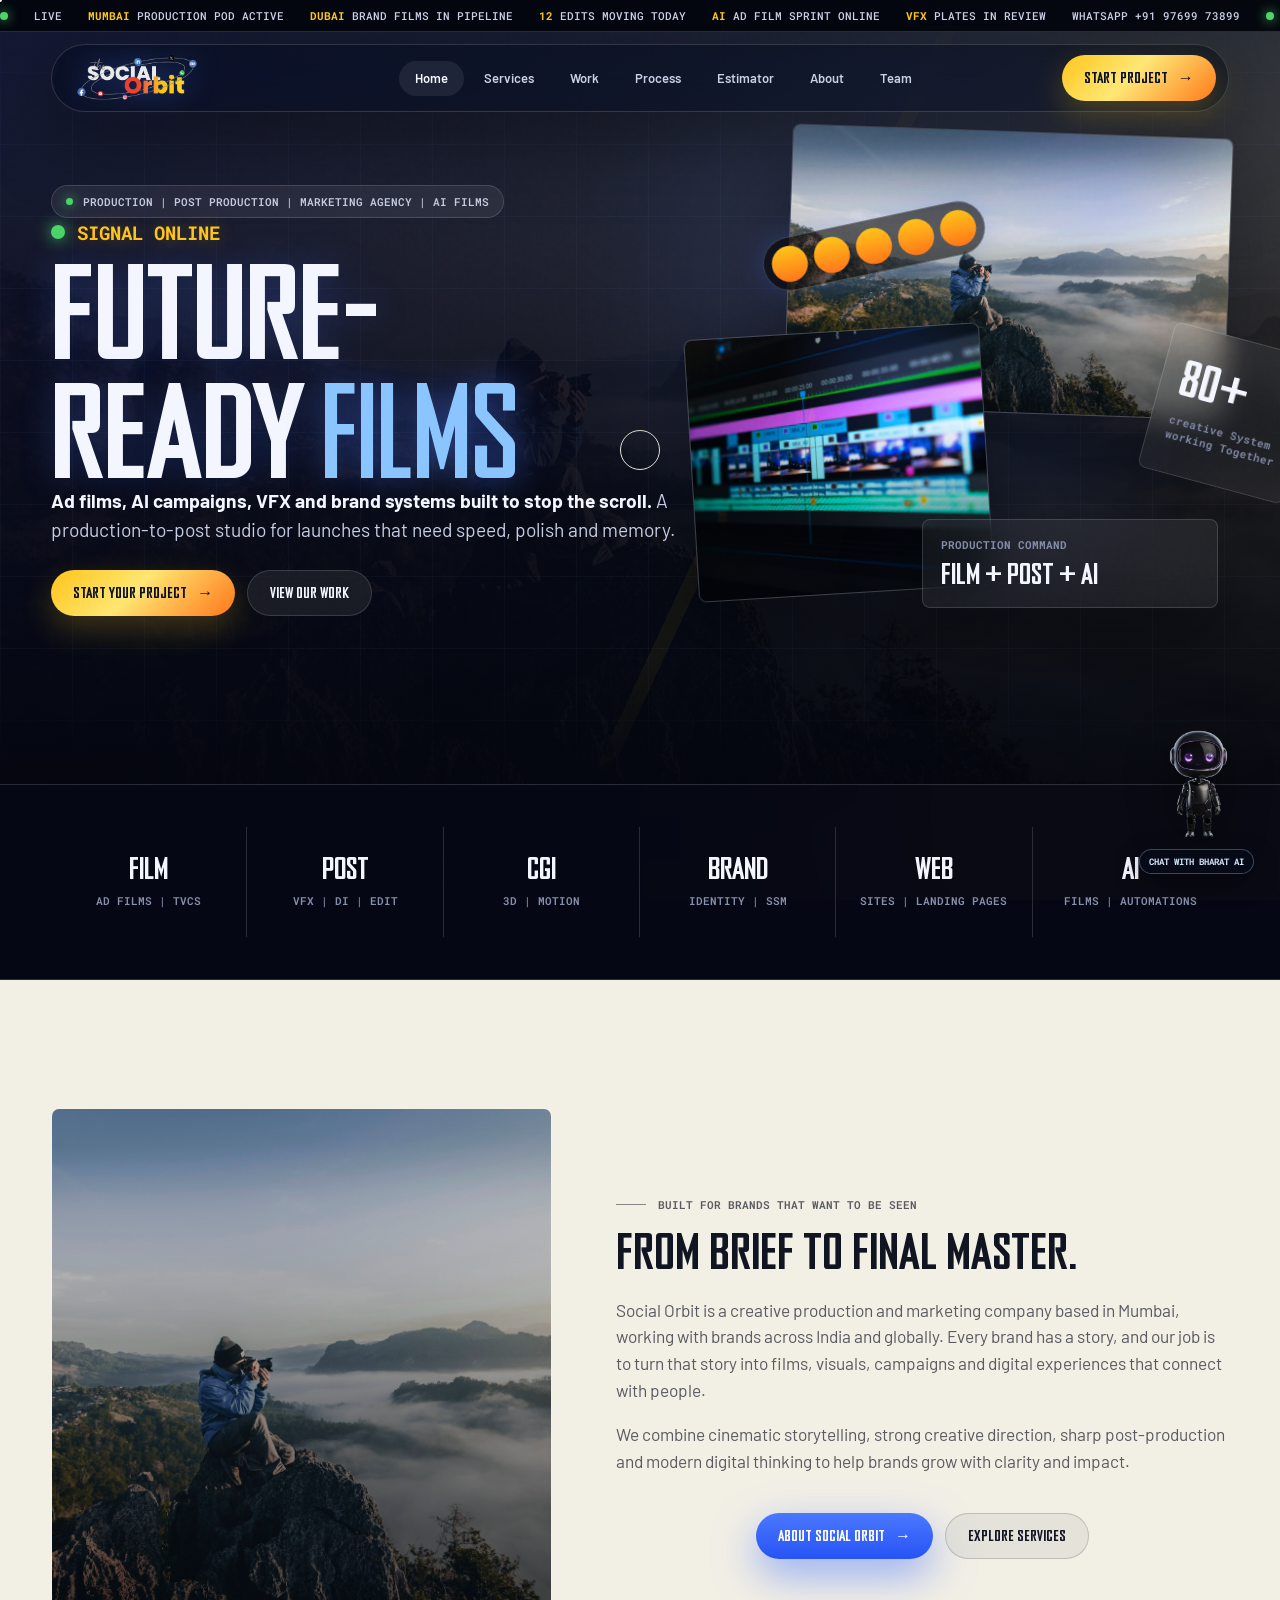
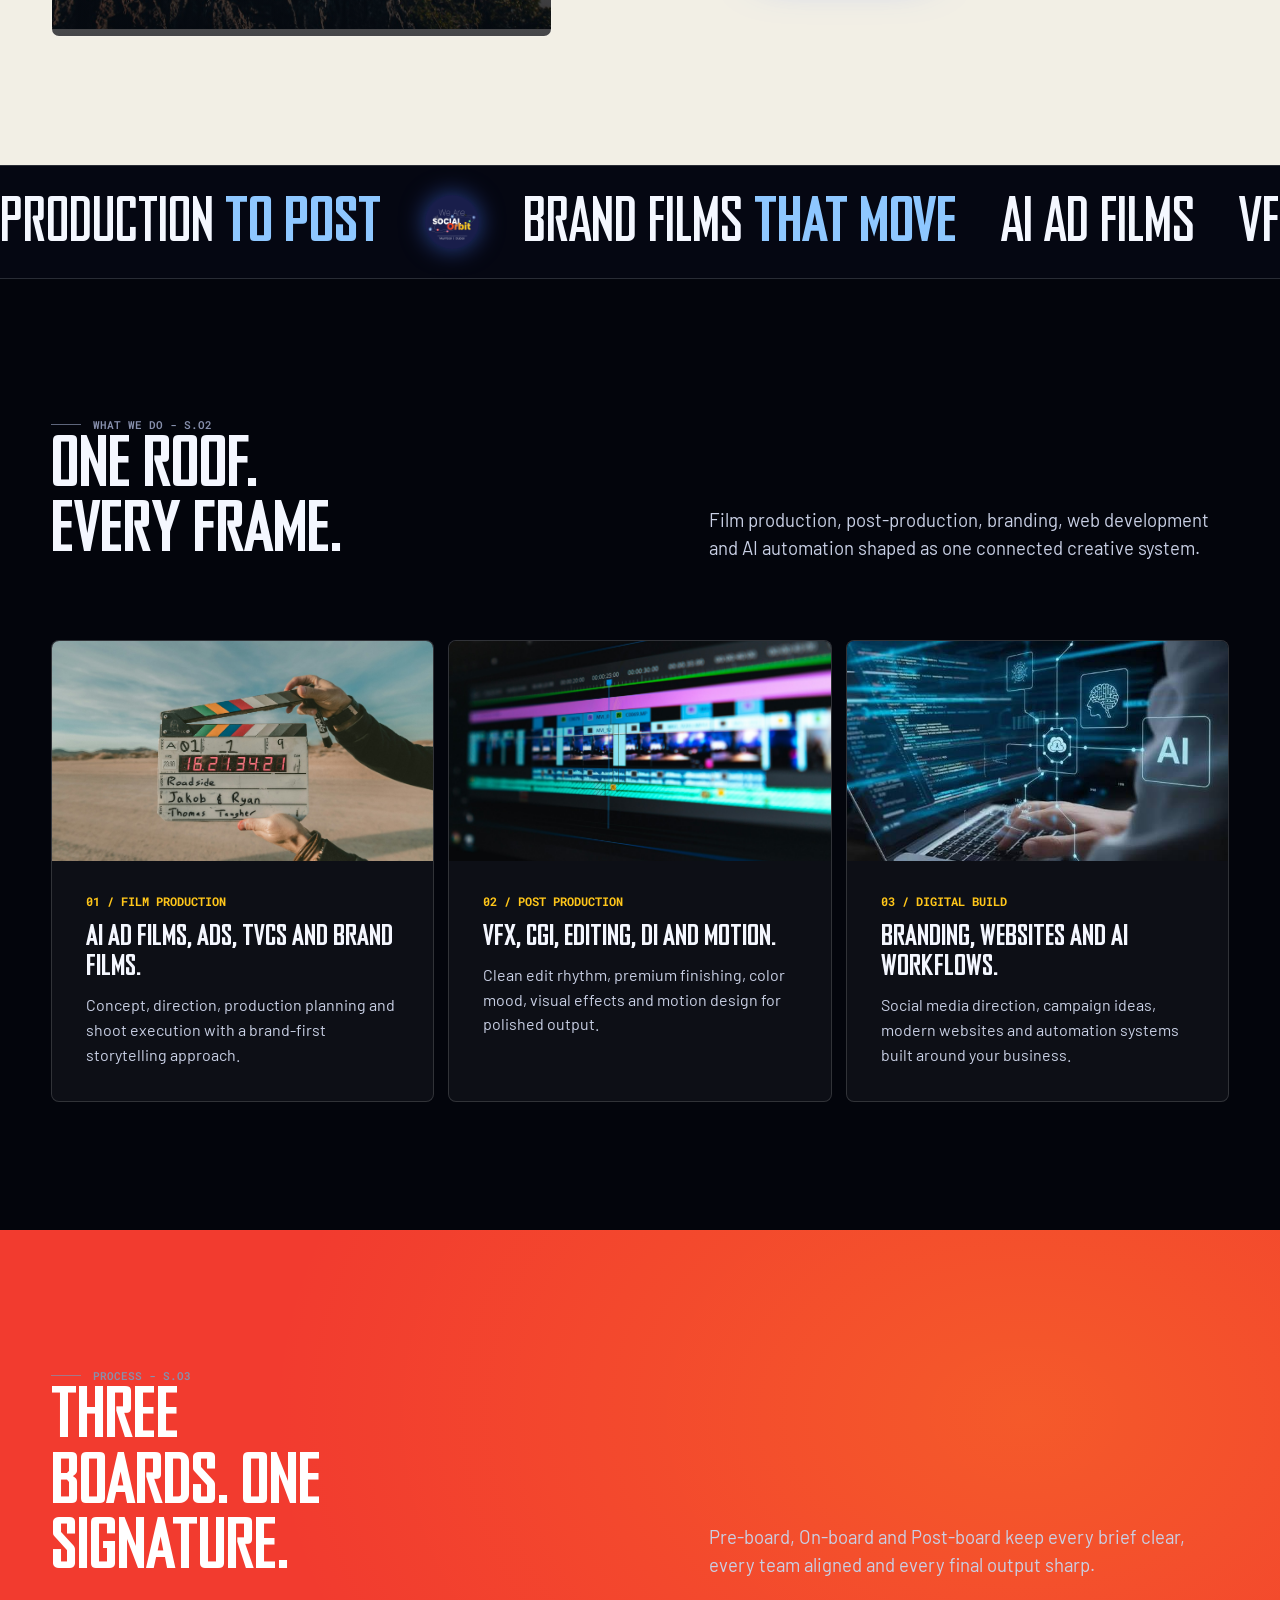
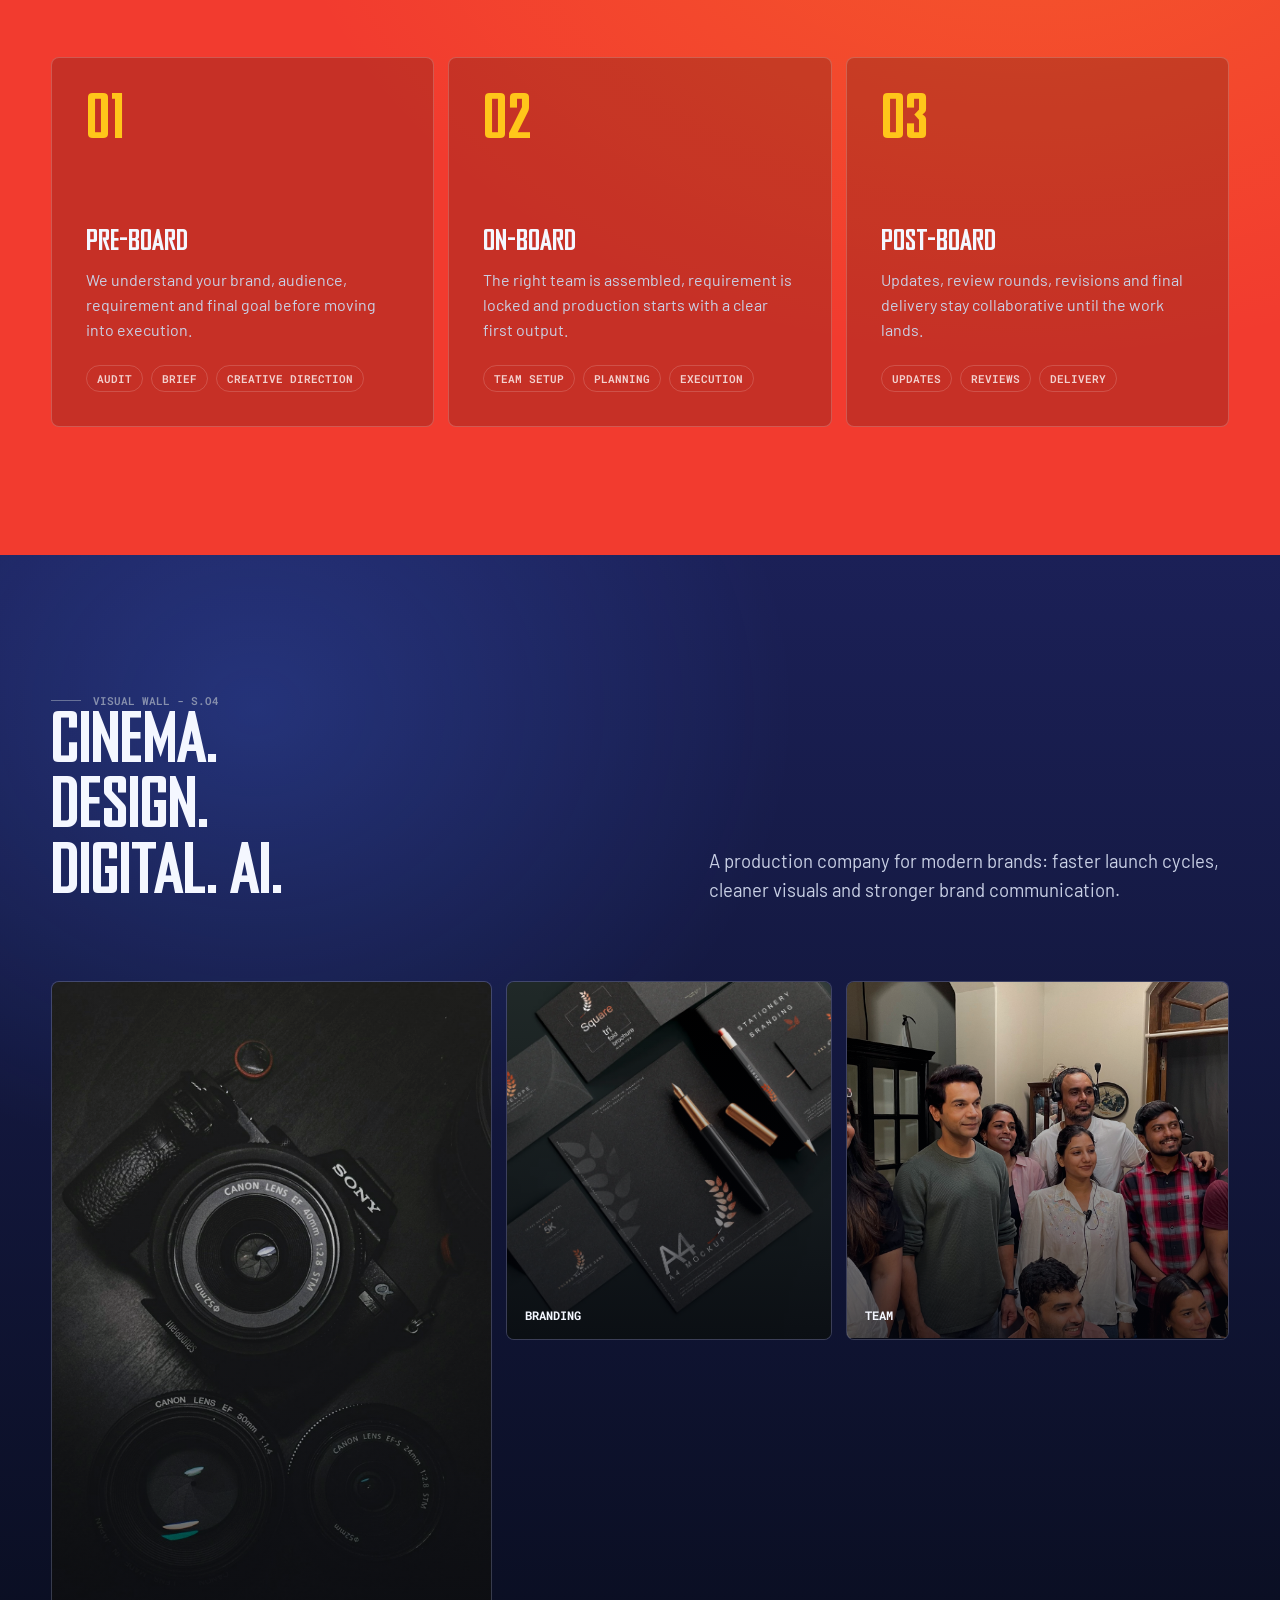
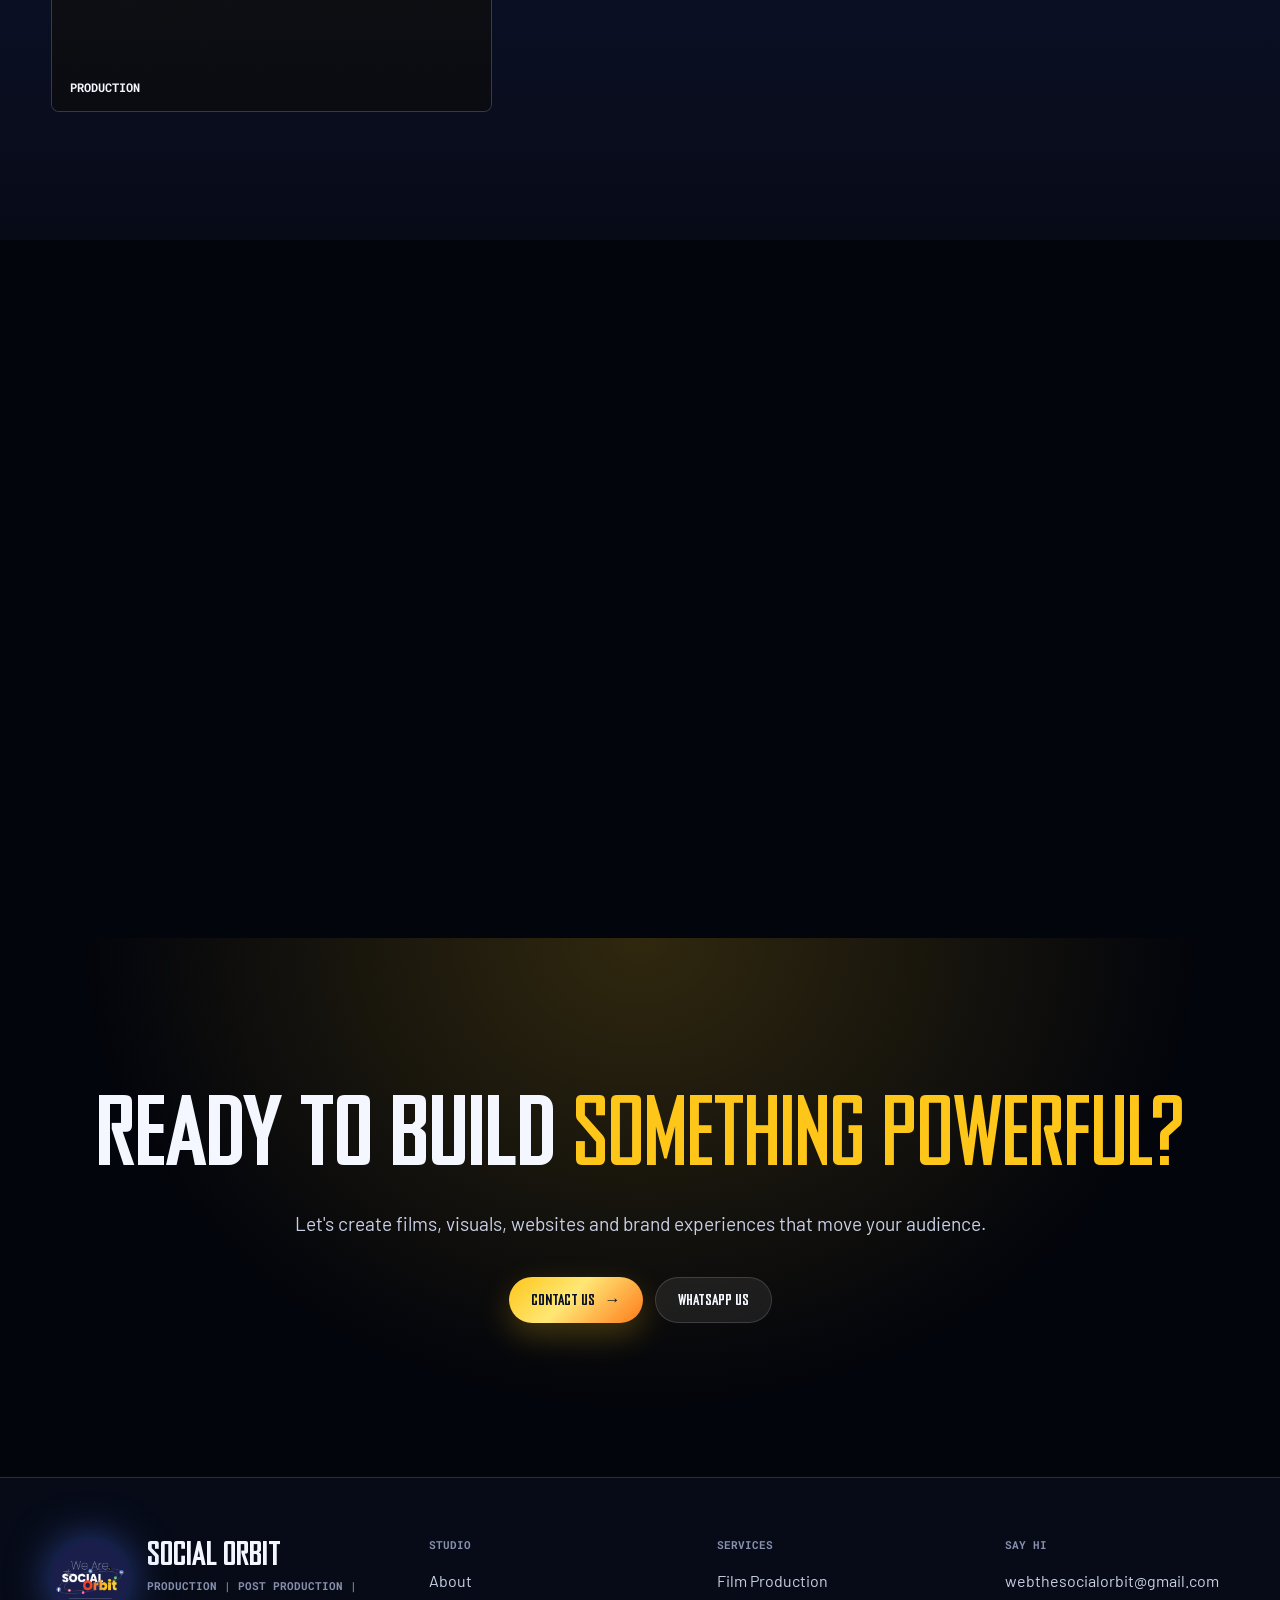
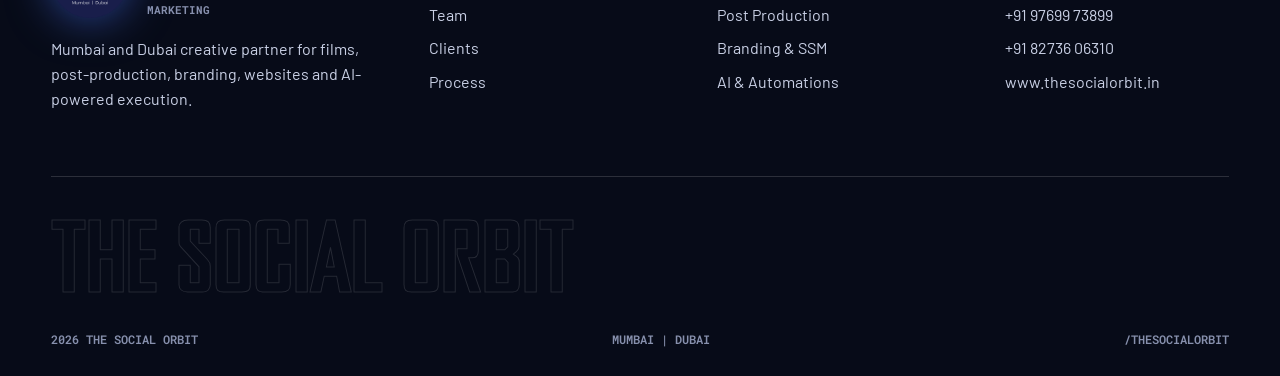
==== commit f98f84c3: "Update website design and content" ====
--- a/index.html
+++ b/index.html
@@ -132,9 +132,10 @@
       <a class="menu__item" href="services.html"><span class="menu__n">01</span><span class="menu__t">Services</span><span class="menu__a">&rarr;</span></a>
       <a class="menu__item" href="work.html"><span class="menu__n">02</span><span class="menu__t">Work</span><span class="menu__a">&rarr;</span></a>
       <a class="menu__item" href="process.html"><span class="menu__n">03</span><span class="menu__t">Process</span><span class="menu__a">&rarr;</span></a>
-      <a class="menu__item" href="team.html"><span class="menu__n">04</span><span class="menu__t">Team</span><span class="menu__a">&rarr;</span></a>
-      <a class="menu__item" href="clients.html"><span class="menu__n">05</span><span class="menu__t">Clients</span><span class="menu__a">&rarr;</span></a>
-      <a class="menu__item" href="contact.html"><span class="menu__n">06</span><span class="menu__t">Contact</span><span class="menu__a">&rarr;</span></a>
+      <a class="menu__item" href="calculator.html"><span class="menu__n">04</span><span class="menu__t">Estimator</span><span class="menu__a">&rarr;</span></a>
+      <a class="menu__item" href="team.html"><span class="menu__n">05</span><span class="menu__t">Team</span><span class="menu__a">&rarr;</span></a>
+      <a class="menu__item" href="clients.html"><span class="menu__n">06</span><span class="menu__t">Clients</span><span class="menu__a">&rarr;</span></a>
+      <a class="menu__item" href="contact.html"><span class="menu__n">07</span><span class="menu__t">Contact</span><span class="menu__a">&rarr;</span></a>
     </nav>
     <div class="menu__foot">
       <span>Mumbai | Dubai</span>
@@ -393,6 +394,6 @@
     </div>
   </footer>
 
-  <script src="assets/js/site.js?v=gemini-api-20261124"></script>
+  <script src="assets/js/site.js?v=estimator-menu-20261126"></script>
 </body>
 </html>
